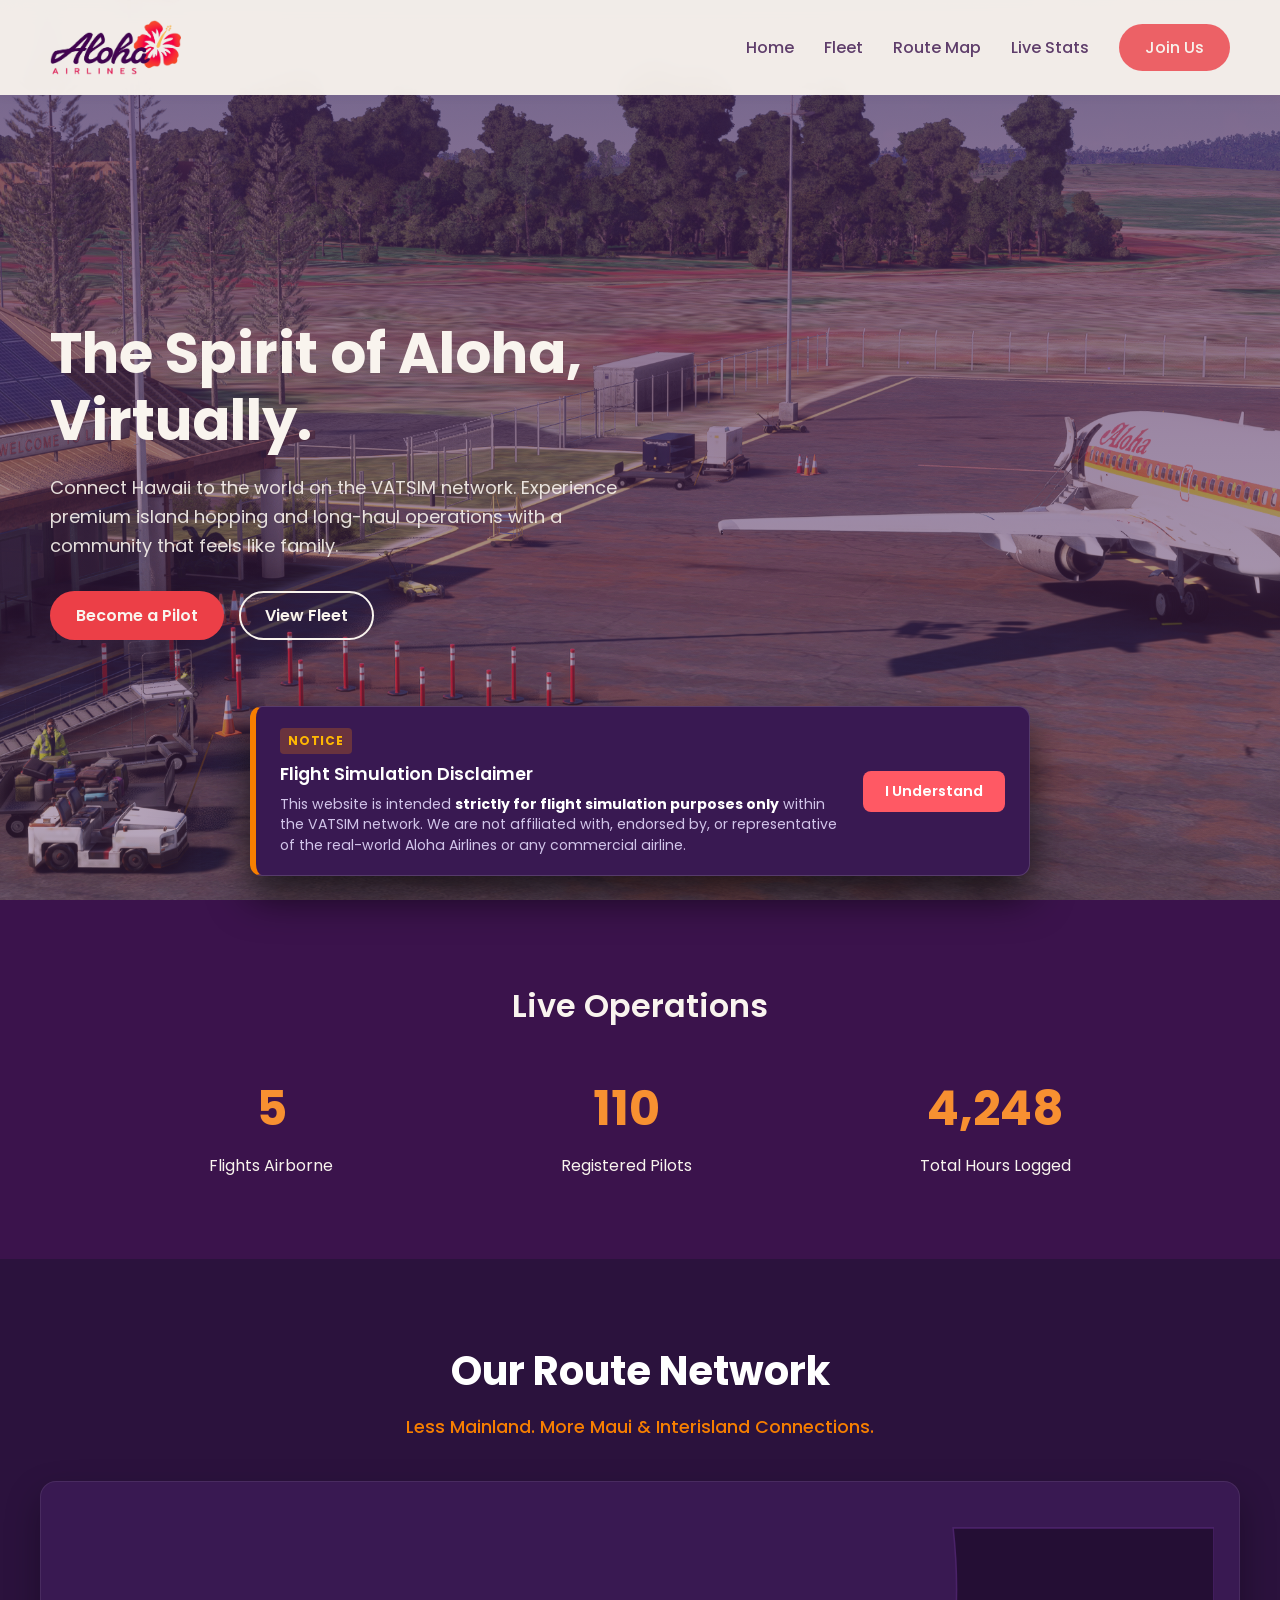
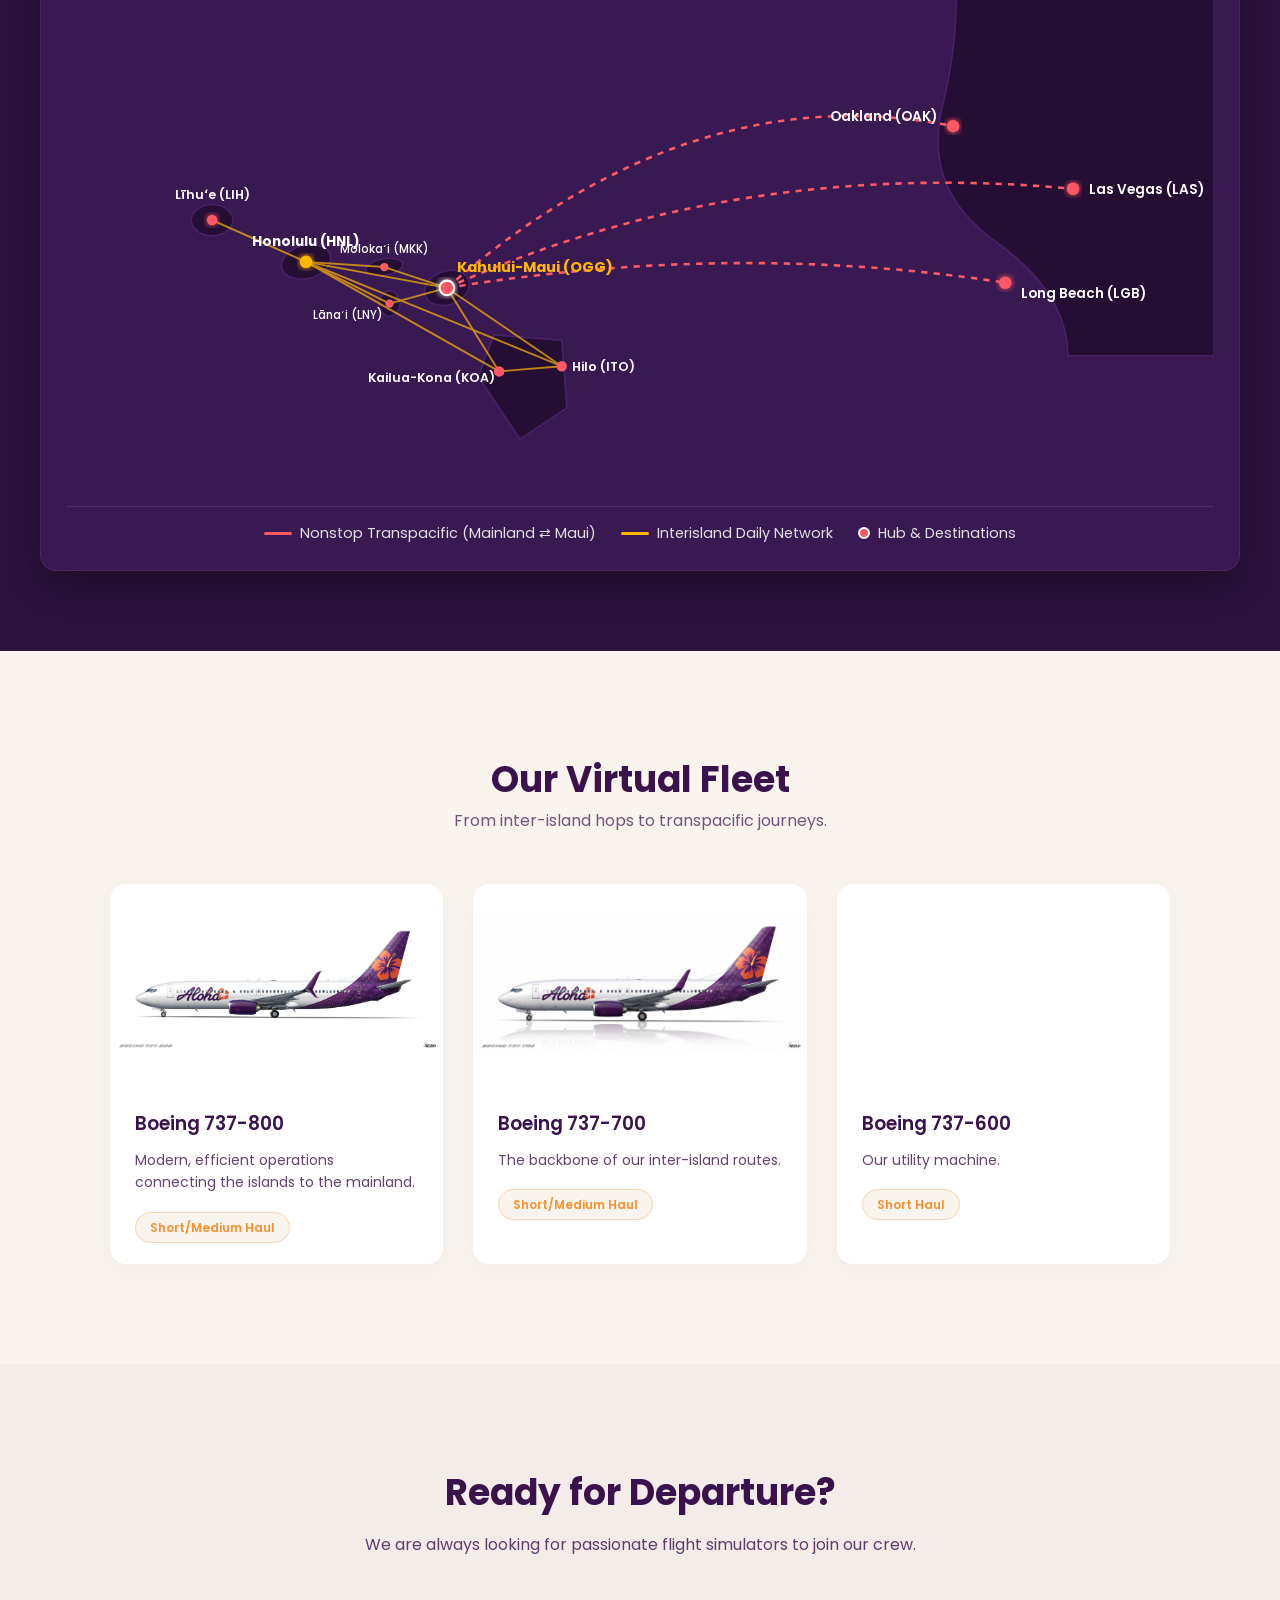
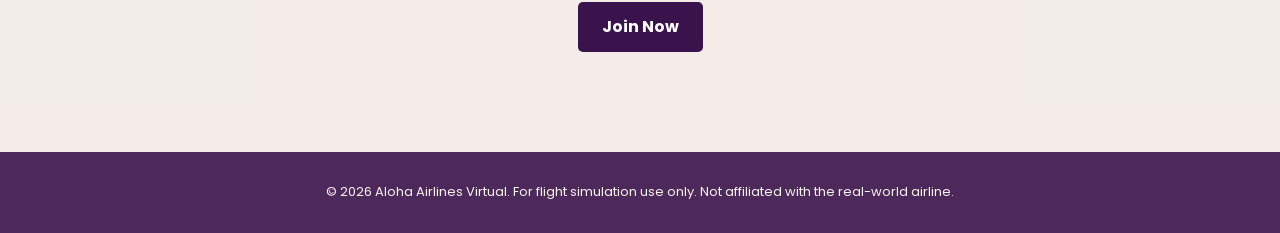
==== index.html @ d3dff332 "Add files via upload" ====
<!DOCTYPE html>
<html lang="en">
<head>
    <meta charset="UTF-8">
    <meta name="viewport" content="width=device-width, initial-scale=1.0">
    <title>Aloha Airlines Virtual | VATSIM Airline</title>
    <meta name="title" content="Aloha Airlines Virtual | VATSIM Airline">
    <meta name="description" content="Connect Hawaii to the world on VATSIM. Interisland network and nonstop mainland service to Maui (OGG).">
    <meta name="theme-color" content="#2b123d">
    <meta property="og:type" content="website">
    <meta property="og:url" content="https://flyalohava.com/">
    <meta property="og:title" content="Aloha Airlines Virtual | VATSIM Airline">
    <meta property="og:description" content="The Spirit of Aloha, Virtually. Fly interisland Hawaiian routes and Transpacific hops on VATSIM.">
    <meta property="og:image" content="assets/images/og-preview.png">
    <link rel="icon" type="image/x-icon" href="favicon.ico">
    <link rel="preconnect" href="https://fonts.googleapis.com">
    <link rel="preconnect" href="https://fonts.gstatic.com" crossorigin>
    <link href="https://fonts.googleapis.com/css2?family=Poppins:wght@300;400;500;600;700&display=swap" rel="stylesheet">
    <link rel="stylesheet" href="style.css">
    <script src="main.js" defer></script>
</head>
<body>

    <nav class="navbar">
        <a href="#home" class="logo">
            <img src="Logo.png" alt="Aloha Airlines Virtual Logo" class="logo-img">
        </a>
        <ul class="nav-links">
            <li><a href="#home">Home</a></li>
            <li><a href="#fleet">Fleet</a></li>
            <li><a href="#routes">Route Map</a></li>
            <li><a href="#stats">Live Stats</a></li>
            <li><a href="#join" class="btn-primary">Join Us</a></li>
        </ul>
    </nav>

    <section id="home" class="hero">
        <div class="hero-content">
            <h1>The Spirit of Aloha, <br>Virtually.</h1>
            <p>Connect Hawaii to the world on the VATSIM network. Experience premium island hopping and long-haul operations with a community that feels like family.</p>
            <div class="hero-buttons">
                <a href="#join" class="btn-primary">Become a Pilot</a>
                <a href="#fleet" class="btn-secondary">View Fleet</a>
            </div>
        </div>
    </section>

    <section id="stats" class="stats-section">
        <div class="container">
            <h2>Live Operations</h2>
            <div class="stats-grid">
                <div class="stat-card">
                    <h3 id="active-flights">5</h3>
                    <p>Flights Airborne</p>
                </div>
                <div class="stat-card">
                    <h3 id="total-pilots">78</h3>
                    <p>Registered Pilots</p>
                </div>
                <div class="stat-card">
                    <h3 id="hours-flown">3,940</h3>
                    <p>Total Hours Logged</p>
                </div>
            </div>
        </div>
    </section>

    <section id="routes" class="route-map-section">
        <div class="route-map-container">
            <div class="route-header">
                <h2>Our Route Network</h2>
                <p>Less Mainland. More Maui & Interisland Connections.</p>
            </div>
            
            <div class="map-card">
                <div class="svg-container">
                    <svg viewBox="0 0 1100 550" xmlns="http://www.w3.org/2000/svg">
                        <defs>
                            <filter id="glow" x="-20%" y="-20%" width="140%" height="140%">
                                <feGaussianBlur stdDeviation="3" result="glow" />
                                <feComposite in="SourceGraphic" in2="glow" operator="over" />
                            </filter>
                        </defs>

                        <g fill="#240e34" stroke="#4a2268" stroke-width="1.5">
                            <path d="M 850,20 Q 860,110 840,190 T 890,320 T 960,430 L 1100,430 L 1100,20 Z" />
                            <ellipse cx="140" cy="300" rx="20" ry="15" />
                            <ellipse cx="230" cy="340" rx="24" ry="16" transform="rotate(-15 230 340)" />
                            <ellipse cx="305" cy="345" rx="18" ry="8" transform="rotate(-10 305 345)" />
                            <ellipse cx="310" cy="380" rx="10" ry="12" />
                            <ellipse cx="365" cy="365" rx="22" ry="16" transform="rotate(-20 365 365)" />
                            <polygon points="410,410 475,415 480,480 435,510 395,450" />
                        </g>

                        <g fill="none">
                            <path class="transpac-route" d="M 365,365 Q 600,160 850,210" />
                            <path class="transpac-route" d="M 365,365 Q 640,240 965,270" />
                            <path class="transpac-route" d="M 365,365 Q 640,320 900,360" />
                        </g>

                        <g fill="none" class="interisland-route">
                            <path d="M 140,300 L 230,340" />
                            <path d="M 230,340 L 305,345" />
                            <path d="M 230,340 L 310,380" />
                            <path d="M 230,340 L 365,365" />
                            <path d="M 230,340 L 415,445" />
                            <path d="M 230,340 L 475,440" />
                            <path d="M 365,365 L 305,345" />
                            <path d="M 365,365 L 310,380" />
                            <path d="M 365,365 L 415,445" />
                            <path d="M 365,365 L 475,440" />
                            <path d="M 415,445 L 475,440" />
                        </g>

                        <g class="node-pin">
                            <circle class="marker" cx="140" cy="300" r="5" fill="#ff5964" filter="url(#glow)" />
                            <text x="140" y="280" fill="#ffffff" font-size="12" font-weight="600" text-anchor="middle">Līhuʻe (LIH)</text>
                        </g>
                        <g class="node-pin">
                            <circle class="marker" cx="230" cy="340" r="6" fill="#ffb703" filter="url(#glow)" />
                            <text x="230" y="325" fill="#ffffff" font-size="13" font-weight="700" text-anchor="middle">Honolulu (HNL)</text>
                        </g>
                        <g class="node-pin">
                            <circle class="marker" cx="305" cy="345" r="4" fill="#ff5964" />
                            <text x="305" y="332" fill="#ffffff" font-size="11" font-weight="500" text-anchor="middle">Molokaʻi (MKK)</text>
                        </g>
                        <g class="node-pin">
                            <circle class="marker" cx="310" cy="380" r="4" fill="#ff5964" />
                            <text x="270" y="395" fill="#ffffff" font-size="11" font-weight="500" text-anchor="middle">Lānaʻi (LNY)</text>
                        </g>
                        <g class="node-pin">
                            <circle class="marker" cx="365" cy="365" r="7" fill="#ff5964" stroke="#ffffff" stroke-width="2" filter="url(#glow)" />
                            <text x="375" y="350" fill="#ffb703" font-size="14" font-weight="700" text-anchor="start">Kahului-Maui (OGG)</text>
                        </g>
                        <g class="node-pin">
                            <circle class="marker" cx="415" cy="445" r="5" fill="#ff5964" />
                            <text x="350" y="455" fill="#ffffff" font-size="12" font-weight="600" text-anchor="middle">Kailua-Kona (KOA)</text>
                        </g>
                        <g class="node-pin">
                            <circle class="marker" cx="475" cy="440" r="5" fill="#ff5964" />
                            <text x="515" y="445" fill="#ffffff" font-size="12" font-weight="600" text-anchor="middle">Hilo (ITO)</text>
                        </g>
                        <g class="node-pin">
                            <circle class="marker" cx="850" cy="210" r="6" fill="#ff5964" filter="url(#glow)" />
                            <text x="835" y="205" fill="#ffffff" font-size="13" font-weight="600" text-anchor="end">Oakland (OAK)</text>
                        </g>
                        <g class="node-pin">
                            <circle class="marker" cx="965" cy="270" r="6" fill="#ff5964" filter="url(#glow)" />
                            <text x="980" y="275" fill="#ffffff" font-size="13" font-weight="600" text-anchor="start">Las Vegas (LAS)</text>
                        </g>
                        <g class="node-pin">
                            <circle class="marker" cx="900" cy="360" r="6" fill="#ff5964" filter="url(#glow)" />
                            <text x="915" y="375" fill="#ffffff" font-size="13" font-weight="600" text-anchor="start">Long Beach (LGB)</text>
                        </g>
                    </svg>
                </div>

                <div class="map-legend">
                    <div class="legend-item">
                        <div class="legend-line" style="background: #ff5964; border-top: 2px dashed #ff5964;"></div>
                        <span>Nonstop Transpacific (Mainland ⇄ Maui)</span>
                    </div>
                    <div class="legend-item">
                        <div class="legend-line" style="background: #ffb703;"></div>
                        <span>Interisland Daily Network</span>
                    </div>
                    <div class="legend-item">
                        <div class="legend-dot" style="background: #ff5964; border: 2px solid #fff;"></div>
                        <span>Hub & Destinations</span>
                    </div>
                </div>
            </div>
        </div>
    </section>

    <section id="fleet" class="fleet-section">
        <div class="container">
            <h2>Our Virtual Fleet</h2>
            <p class="subtitle">From inter-island hops to transpacific journeys.</p>
            <div class="fleet-grid">
                <div class="fleet-card">
                    <div class="fleet-img b738"></div>
                    <div class="fleet-info">
                        <h3>Boeing 737-800</h3>
                        <p>Modern, efficient operations connecting the islands to the mainland.</p>
                        <span class="badge">Short/Medium Haul</span>
                    </div>
                </div>
                <div class="fleet-card">
                    <div class="fleet-img b737"></div>
                    <div class="fleet-info">
                        <h3>Boeing 737-700</h3>
                        <p>The backbone of our inter-island routes.
                            </p>
                        <span class="badge">Short/Medium Haul</span>
                    </div>
                </div>
                <div class="fleet-card">
                    <div class="fleet-img b736"></div>
                    <div class="fleet-info">
                        <h3>Boeing 737-600</h3>
                        <p>Our utility machine.</p>
                        <span class="badge">Short Haul</span>
                    </div>
                </div>
            </div>
        </div>
    </section>

    <section id="join" class="join-section">
        <div class="container msg-box">
            <h2>Ready for Departure?</h2>
            <p>We are always looking for passionate flight simulators to join our crew.</p>
            <a href="https://vamsys.io/register/flyalohava " class="btn-join" target="_blank" rel="noopener noreferrer">Join Now</a>
        </div>
    </section>

    <!-- DISCLAIMER POPUP MODAL HTML -->
    <div id="sim-disclaimer-modal" class="sim-banner-wrapper">
        <div class="sim-banner-content">
            <div class="sim-banner-text">
                <span class="sim-banner-badge">Notice</span>
                <h4>Flight Simulation Disclaimer</h4>
                <p>
                    This website is intended <strong>strictly for flight simulation purposes only</strong> within the VATSIM network. 
                    We are not affiliated with, endorsed by, or representative of the real-world Aloha Airlines or any commercial airline.                </p>
            </div>
            <div class="sim-banner-actions">
                <button id="accept-disclaimer-btn" class="btn-acknowledge">I Understand</button>
            </div>
        </div>
    </div>

    <footer>
        <p>&copy; 2026 Aloha Airlines Virtual. For flight simulation use only. Not affiliated with the real-world airline.</p>
    </footer>
</body>
<script src="main.js"></script>
</html>
---- style.css ----
/* Global Reset & Typography */
* {
    margin: 0;
    padding: 0;
    box-sizing: border-box;
}

body {
    font-family: 'Poppins', sans-serif;
    color: #3B134C; /* Base text elements inherit the primary purple profile */
    background-color: #F9F4EE; /* Main warm background color requested */
    line-height: 1.6;
    scroll-behavior: smooth;
}

.container {
    max-width: 1100px;
    margin: 0 auto;
    padding: 0 20px;
}

/* Navigation */
.navbar {
    display: flex;
    justify-content: space-between;
    align-items: center;
    padding: 20px 50px;
    background-color: rgba(249, 244, 238, 0.95); /* Tinted to match background code */
    backdrop-filter: blur(10px);
    position: fixed;
    width: 100%;
    top: 0;
    z-index: 1000;
    box-shadow: 0 2px 10px rgba(59, 19, 76, 0.05);
}

.logo {
    font-size: 24px;
    font-weight: 700;
    color: #3B134C;
    letter-spacing: -0.5px;
}

.logo span {
    color: #EC3F47; /* Primary vibrant accent color */
}

.nav-links {
    display: flex;
    list-style: none;
    align-items: center;
    gap: 30px;
}

.nav-links a {
    text-decoration: none;
    color: #3B134C;
    font-weight: 500;
    opacity: 0.8;
    transition: opacity 0.3s;
}

.nav-links a:hover {
    opacity: 1;
}

/* Buttons */
.btn-primary {
    background-color: #EC3F47; /* Core Action Color */
    color: #F9F4EE !important;
    padding: 12px 26px;
    border-radius: 30px;
    text-decoration: none;
    font-weight: 600;
    transition: transform 0.2s, background-color 0.2s;
    border: none;
    cursor: pointer;
}

.btn-primary:hover {
    background-color: #3B134C; /* Soft cross over color swapping */
    transform: translateY(-2px);
}

.btn-secondary {
    background-color: transparent;
    color: #3B134C !important;
    border: 2px solid #3B134C;
    padding: 10px 24px;
    border-radius: 30px;
    text-decoration: none;
    font-weight: 600;
    transition: all 0.3s;
}

.btn-secondary:hover {
    background-color: #3B134C;
    color: #F9F4EE !important;
}

/* Hero Section */
.hero {
    height: 100vh;
    background: linear-gradient(rgba(59, 19, 76, 0.65), rgba(59, 19, 76, 0.35)), 
                url('./main.png') no-repeat center center/cover;
    display: flex;
    align-items: center;
    padding: 0 50px;
    color: #F9F4EE;
}

.hero-content {
    max-width: 600px;
    margin-top: 60px;
}

.hero h1 {
    font-size: 56px;
    font-weight: 700;
    line-height: 1.2;
    margin-bottom: 20px;
}

.hero p {
    font-size: 18px;
    margin-bottom: 30px;
    color: #F9F4EE;
    opacity: 0.9;
}

.hero-buttons {
    display: flex;
    gap: 15px;
}

.hero .btn-secondary {
    color: #F9F4EE !important;
    border-color: #F9F4EE;
}

.hero .btn-secondary:hover {
    background-color: #F9F4EE;
    color: #3B134C !important;
}

/* Live Stats Dashboard */
.stats-section {
    padding: 80px 0;
    background: #3B134C; /* Highlight Deep Base */
    color: #F9F4EE;
    text-align: center;
}

.stats-section h2 {
    margin-bottom: 40px;
    font-size: 32px;
    font-weight: 600;
}

.stats-grid {
    display: flex;
    justify-content: space-around;
    flex-wrap: wrap;
    gap: 30px;
}

.stat-card h3 {
    font-size: 48px;
    color: #F79031; /* Vibrant Accent Highlights */
    margin-bottom: 5px;
    font-weight: 700;
}

/* Fleet Section */
.fleet-section {
    padding: 100px 0;
    text-align: center;
}

.fleet-section h2 {
    font-size: 36px;
    color: #3B134C;
    font-weight: 700;
}

.subtitle {
    color: #3B134C;
    opacity: 0.7;
    margin-bottom: 50px;
}

.fleet-grid {
    display: grid;
    grid-template-columns: repeat(auto-fit, minmax(300px, 1fr));
    gap: 30px;
}

.fleet-card {
    background: white;
    border-radius: 16px;
    overflow: hidden;
    box-shadow: 0 10px 30px rgba(59, 19, 76, 0.04);
    transition: transform 0.3s;
    text-align: left;
}

.fleet-card:hover {
    transform: translateY(-5px);
}

.fleet-img {
    height: 200px;
    background-size: cover;
    background-position: center;
}

/* Simulated Fleet Images */
.b738, .b737, .b736 {
  background-size: contain;
  background-repeat: no-repeat;
  background-position: center;
}

.b738 { background-image: url('./738.png'); }
.b737 { background-image: url('./737.png'); }
.b736 { background-image: url('./788.png'); }

.fleet-info {
    padding: 25px;
}

.fleet-info h3 {
    margin-bottom: 10px;
    color: #3B134C;
    font-weight: 600;
}

.fleet-info p {
    color: #3B134C;
    opacity: 0.8;
    font-size: 14px;
    margin-bottom: 20px;
}

.badge {
    background: #F9F4EE;
    color: #F79031; /* Bright warm text highlight tag */
    border: 1px solid rgba(247, 144, 49, 0.3);
    padding: 6px 14px;
    border-radius: 20px;
    font-size: 12px;
    font-weight: 600;
}

/* Join Section */
.join-section {
    padding: 100px 0;
    background: rgba(59, 19, 76, 0.03); /* Subtle variation of theme purple background */
    text-align: center;
}

.msg-box {
    max-width: 600px !important;
}

.join-section h2 {
    font-size: 36px;
    margin-bottom: 10px;
    color: #3B134C;
    font-weight: 700;
}

.join-section p {
    color: #3B134C;
    opacity: 0.8;
    margin-bottom: 30px;
}

.join-form {
    display: flex;
    flex-direction: column;
    gap: 15px;
}

.join-form input {
    padding: 15px 20px;
    border: 2px solid rgba(59, 19, 76, 0.1);
    background-color: #F9F4EE;
    border-radius: 8px;
    font-size: 16px;
    font-family: 'Poppins', sans-serif;
    outline: none;
    color: #3B134C;
    transition: border-color 0.3s;
}

.join-form input:focus {
    border-color: #EC3F47;
}

/* Footer */
footer {
    background: #3B134C;
    color: #F9F4EE;
    opacity: 0.9;
    padding: 30px 20px;
    text-align: center;
    font-size: 13px;
}

/* Responsive Handling */
@media (max-width: 768px) {
    .nav-links { display: none; }
    .hero h1 { font-size: 38px; }
    .stats-grid { flex-direction: column; }
}
/* Logo container styling */
.logo {
  display: flex;
  align-items: center;
  text-decoration: none;
}

/* Controls the image height so it fits well inside the navbar */
.logo-img {
  height: 55px;       /* Adjust this height to fit your navbar design */
  width: auto;        /* Keeps aspect ratio intact */
  object-fit: contain;
}
.btn-join {
    display: inline-block;
    padding: 12px 24px;
    background-color: #3B134C; /* Button color */
    color: #ffffff;            /* Text color */
    text-decoration: none;
    border-radius: 5px;
    font-weight: bold;
    margin-top: 15px;
    transition: background-color 0.3s ease;
}

.btn-join:hover {
    background-color: #682285; /* Darker shade on hover */
}
/* Simulation Disclaimer Modal / Banner */
.sim-banner-wrapper {
    position: fixed;
    bottom: 24px;
    left: 50%;
    transform: translateX(-50%) translateY(150%);
    width: 90%;
    max-width: 780px;
    background: #391952;
    border: 1px solid rgba(255, 255, 255, 0.15);
    border-left: 5px solid #f77f00; /* Aloha Accent Orange */
    border-radius: 12px;
    box-shadow: 0 20px 40px rgba(0, 0, 0, 0.6);
    z-index: 9999;
    transition: transform 0.4s cubic-bezier(0.175, 0.885, 0.32, 1.275);
}

.sim-banner-wrapper.show {
    transform: translateX(-50%) translateY(0);
}

.sim-banner-content {
    display: flex;
    align-items: center;
    justify-content: space-between;
    padding: 20px 24px;
    gap: 20px;
}

.sim-banner-badge {
    display: inline-block;
    background: rgba(247, 127, 0, 0.2);
    color: #ffb703;
    font-size: 0.75rem;
    font-weight: 700;
    text-transform: uppercase;
    letter-spacing: 0.8px;
    padding: 2px 8px;
    border-radius: 4px;
    margin-bottom: 6px;
}

.sim-banner-text h4 {
    margin: 0 0 6px 0;
    font-size: 1.1rem;
    color: #ffffff;
    font-weight: 600;
}

.sim-banner-text p {
    margin: 0;
    font-size: 0.88rem;
    line-height: 1.45;
    color: #d1c4e9;
}

.sim-banner-text strong {
    color: #ffffff;
}

.btn-acknowledge {
    background: #ff5964;
    color: #ffffff;
    border: none;
    padding: 10px 22px;
    font-size: 0.9rem;
    font-weight: 600;
    font-family: inherit;
    border-radius: 8px;
    cursor: pointer;
    white-space: nowrap;
    transition: all 0.2s ease;
}

.btn-acknowledge:hover {
    background: #e63946;
    transform: translateY(-2px);
    box-shadow: 0 5px 15px rgba(255, 89, 100, 0.4);
}

/* Mobile Responsiveness */
@media (max-width: 650px) {
    .sim-banner-content {
        flex-direction: column;
        align-items: flex-start;
        gap: 15px;
    }
    
    .sim-banner-actions {
        width: 100%;
    }

    .btn-acknowledge {
        width: 100%;
    }
}
/* Route Map Styling */
        .route-map-section {
            padding: 80px 20px;
            background-color: #2b123d;
            color: #ffffff;
            font-family: 'Poppins', sans-serif;
        }

        .route-map-container {
            max-width: 1200px;
            margin: 0 auto;
        }

        .route-header {
            text-align: center;
            margin-bottom: 40px;
        }

        .route-header h2 {
            font-size: 2.5rem;
            color: #ffffff;
            margin-bottom: 10px;
        }

        .route-header p {
            color: #f77f00;
            font-size: 1.1rem;
            font-weight: 500;
        }

        .map-card {
            background: #391952;
            border-radius: 16px;
            padding: 25px;
            box-shadow: 0 15px 35px rgba(0,0,0,0.3);
            border: 1px solid rgba(255, 255, 255, 0.08);
        }

        .svg-container {
            width: 100%;
            height: auto;
            position: relative;
        }

        .svg-container svg {
            width: 100%;
            height: auto;
            display: block;
        }

        .transpac-route {
            stroke: #ff5964;
            stroke-width: 2.5;
            stroke-dasharray: 6, 6;
            animation: dash 30s linear infinite;
        }

        .interisland-route {
            stroke: #ffb703;
            stroke-width: 1.8;
            opacity: 0.7;
        }

        @keyframes dash {
            to {
                stroke-dashoffset: -1000;
            }
        }

        .node-pin {
            cursor: pointer;
            transition: transform 0.2s ease;
        }

        .node-pin:hover circle.marker {
            fill: #ffffff;
            r: 7;
        }

        .map-legend {
            display: flex;
            justify-content: center;
            flex-wrap: wrap;
            gap: 25px;
            margin-top: 25px;
            padding-top: 15px;
            border-top: 1px solid rgba(255, 255, 255, 0.1);
        }

        .legend-item {
            display: flex;
            align-items: center;
            font-size: 0.9rem;
            color: #e0e0e0;
        }

        .legend-line {
            width: 28px;
            height: 3px;
            margin-right: 8px;
            border-radius: 2px;
        }

        .legend-dot {
            width: 12px;
            height: 12px;
            border-radius: 50%;
            margin-right: 8px;
        }

        /* --- POPUP DISCLAIMER MODAL CSS --- */
        .sim-banner-wrapper {
            position: fixed;
            bottom: 24px;
            left: 50%;
            transform: translateX(-50%) translateY(150%);
            width: 90%;
            max-width: 780px;
            background: #391952;
            border: 1px solid rgba(255, 255, 255, 0.15);
            border-left: 6px solid #f77f00;
            border-radius: 12px;
            box-shadow: 0 20px 40px rgba(0, 0, 0, 0.7);
            z-index: 99999;
            transition: transform 0.5s cubic-bezier(0.175, 0.885, 0.32, 1.275);
            opacity: 0;
            visibility: hidden;
        }

        .sim-banner-wrapper.show {
            transform: translateX(-50%) translateY(0);
            opacity: 1;
            visibility: visible;
        }

        .sim-banner-content {
            display: flex;
            align-items: center;
            justify-content: space-between;
            padding: 20px 24px;
            gap: 20px;
        }

        .sim-banner-badge {
            display: inline-block;
            background: rgba(247, 127, 0, 0.25);
            color: #ffb703;
            font-size: 0.75rem;
            font-weight: 700;
            text-transform: uppercase;
            letter-spacing: 0.8px;
            padding: 3px 8px;
            border-radius: 4px;
            margin-bottom: 6px;
        }

        .sim-banner-text h4 {
            margin: 0 0 6px 0;
            font-size: 1.1rem;
            color: #ffffff;
            font-weight: 600;
        }

        .sim-banner-text p {
            margin: 0;
            font-size: 0.88rem;
            line-height: 1.45;
            color: #d1c4e9;
        }

        .sim-banner-text strong {
            color: #ffffff;
        }

        .btn-acknowledge {
            background: #ff5964;
            color: #ffffff;
            border: none;
            padding: 10px 22px;
            font-size: 0.9rem;
            font-weight: 600;
            font-family: inherit;
            border-radius: 8px;
            cursor: pointer;
            white-space: nowrap;
            transition: all 0.2s ease;
        }

        .btn-acknowledge:hover {
            background: #e63946;
            transform: translateY(-2px);
            box-shadow: 0 5px 15px rgba(255, 89, 100, 0.4);
        }

        @media (max-width: 650px) {
            .sim-banner-content {
                flex-direction: column;
                align-items: flex-start;
                gap: 15px;
            }
            
            .sim-banner-actions, .btn-acknowledge {
                width: 100%;
            }
        }
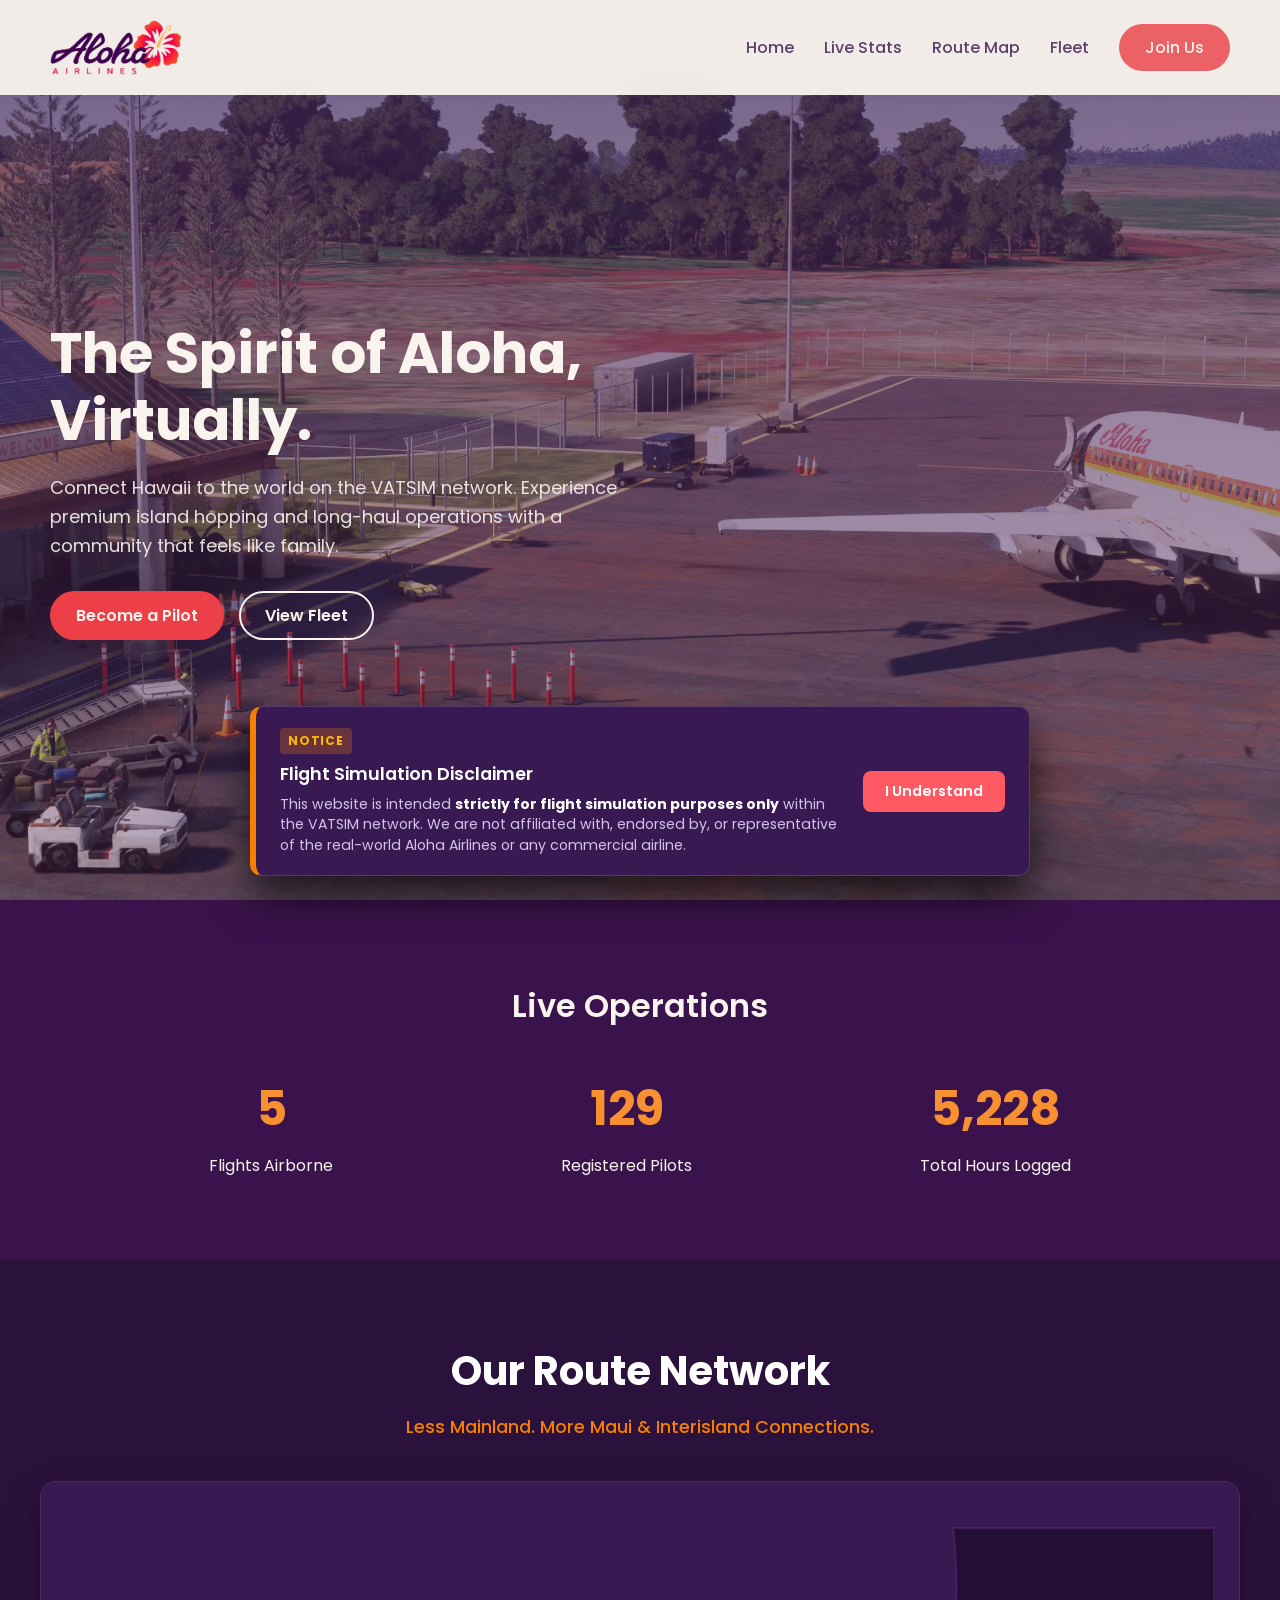
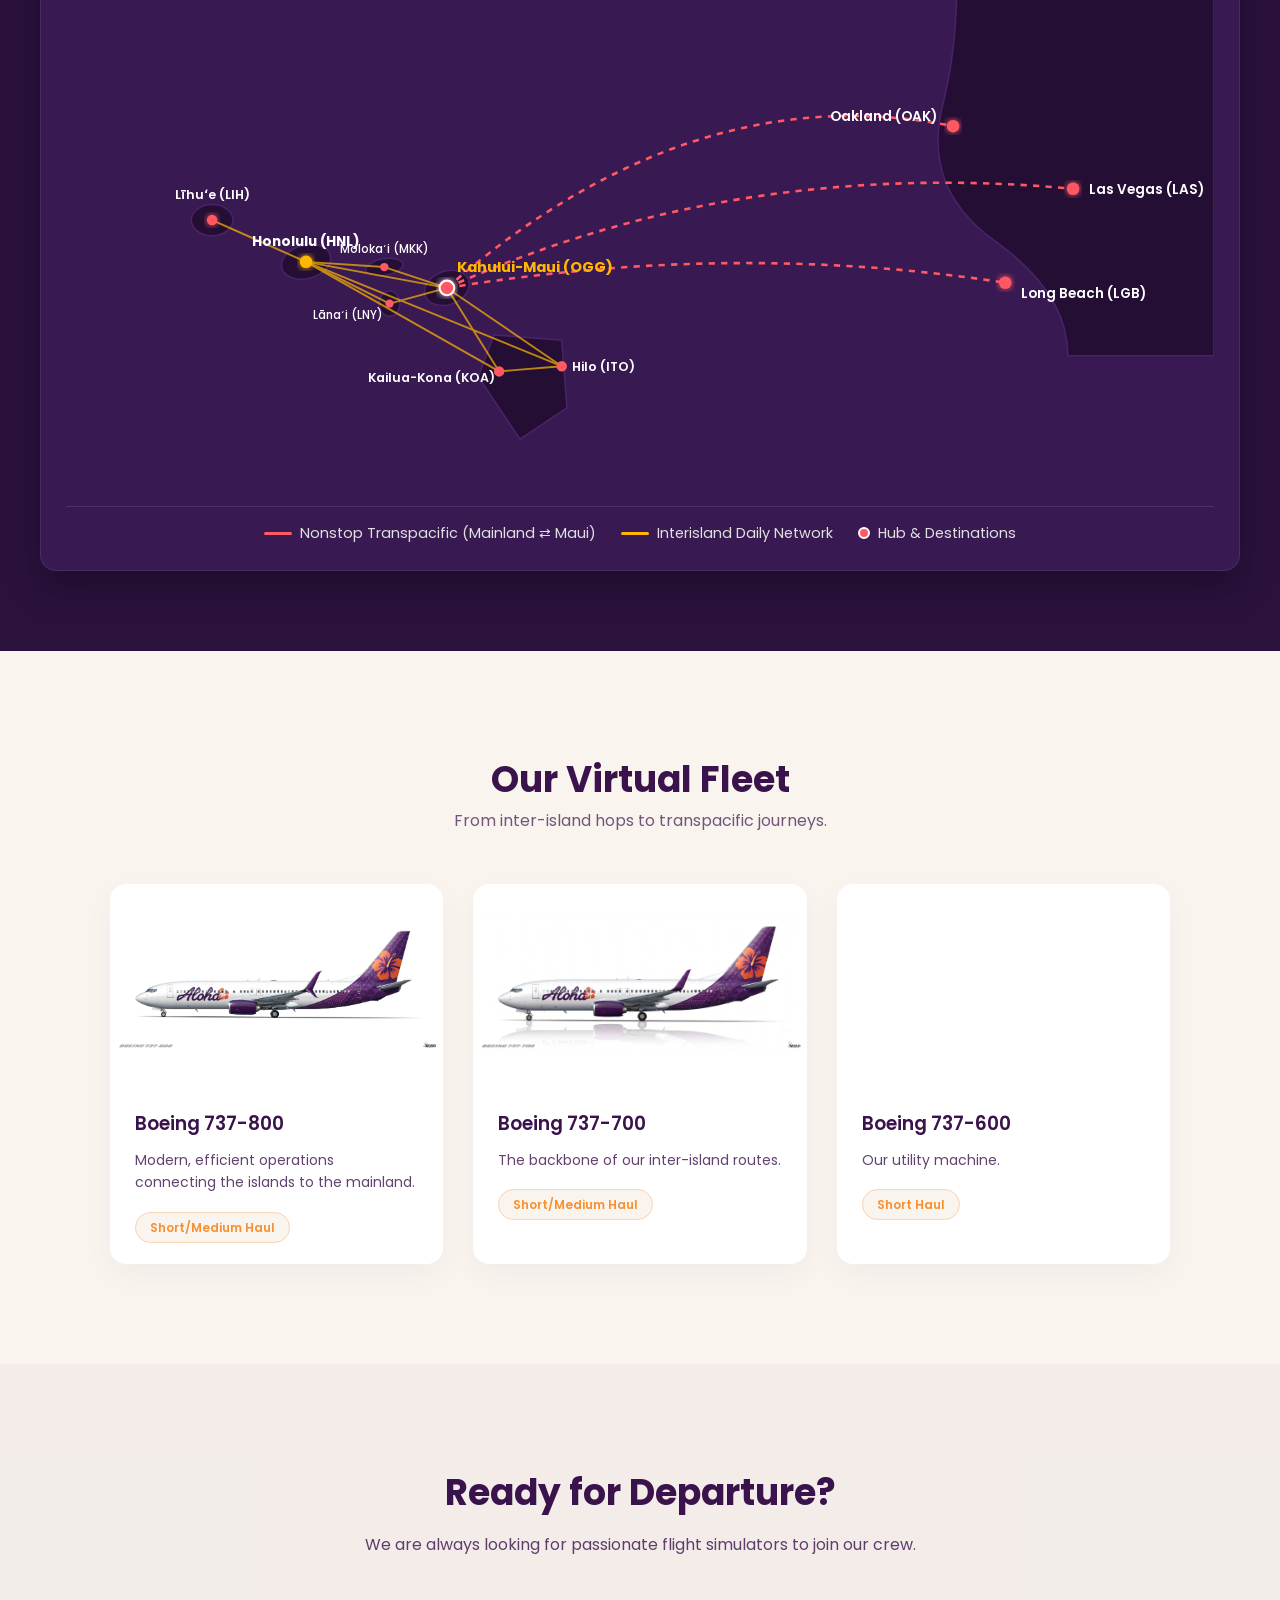
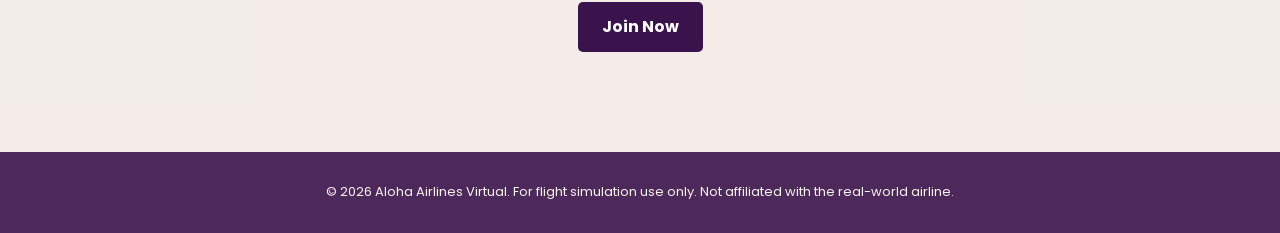
==== commit 069a70c8: "Add files via upload" ====
--- a/index.html
+++ b/index.html
@@ -27,9 +27,9 @@
         </a>
         <ul class="nav-links">
             <li><a href="#home">Home</a></li>
+            <li><a href="#stats">Live Stats</a></li>
+            <li><a href="#routes">Route Map</a></li>
             <li><a href="#fleet">Fleet</a></li>
-            <li><a href="#routes">Route Map</a></li>
-            <li><a href="#stats">Live Stats</a></li>
             <li><a href="#join" class="btn-primary">Join Us</a></li>
         </ul>
     </nav>
--- a/style.css
+++ b/style.css
@@ -102,7 +102,7 @@
 .hero {
     height: 100vh;
     background: linear-gradient(rgba(59, 19, 76, 0.65), rgba(59, 19, 76, 0.35)), 
-                url('./main.png') no-repeat center center/cover;
+                url('./main.webp') no-repeat center center/cover;
     display: flex;
     align-items: center;
     padding: 0 50px;
@@ -221,9 +221,9 @@
   background-position: center;
 }
 
-.b738 { background-image: url('./738.png'); }
-.b737 { background-image: url('./737.png'); }
-.b736 { background-image: url('./788.png'); }
+.b738 { background-image: url('./738.webp'); }
+.b737 { background-image: url('./737.webp'); }
+.b736 { background-image: url('./788.webp'); }
 
 .fleet-info {
     padding: 25px;
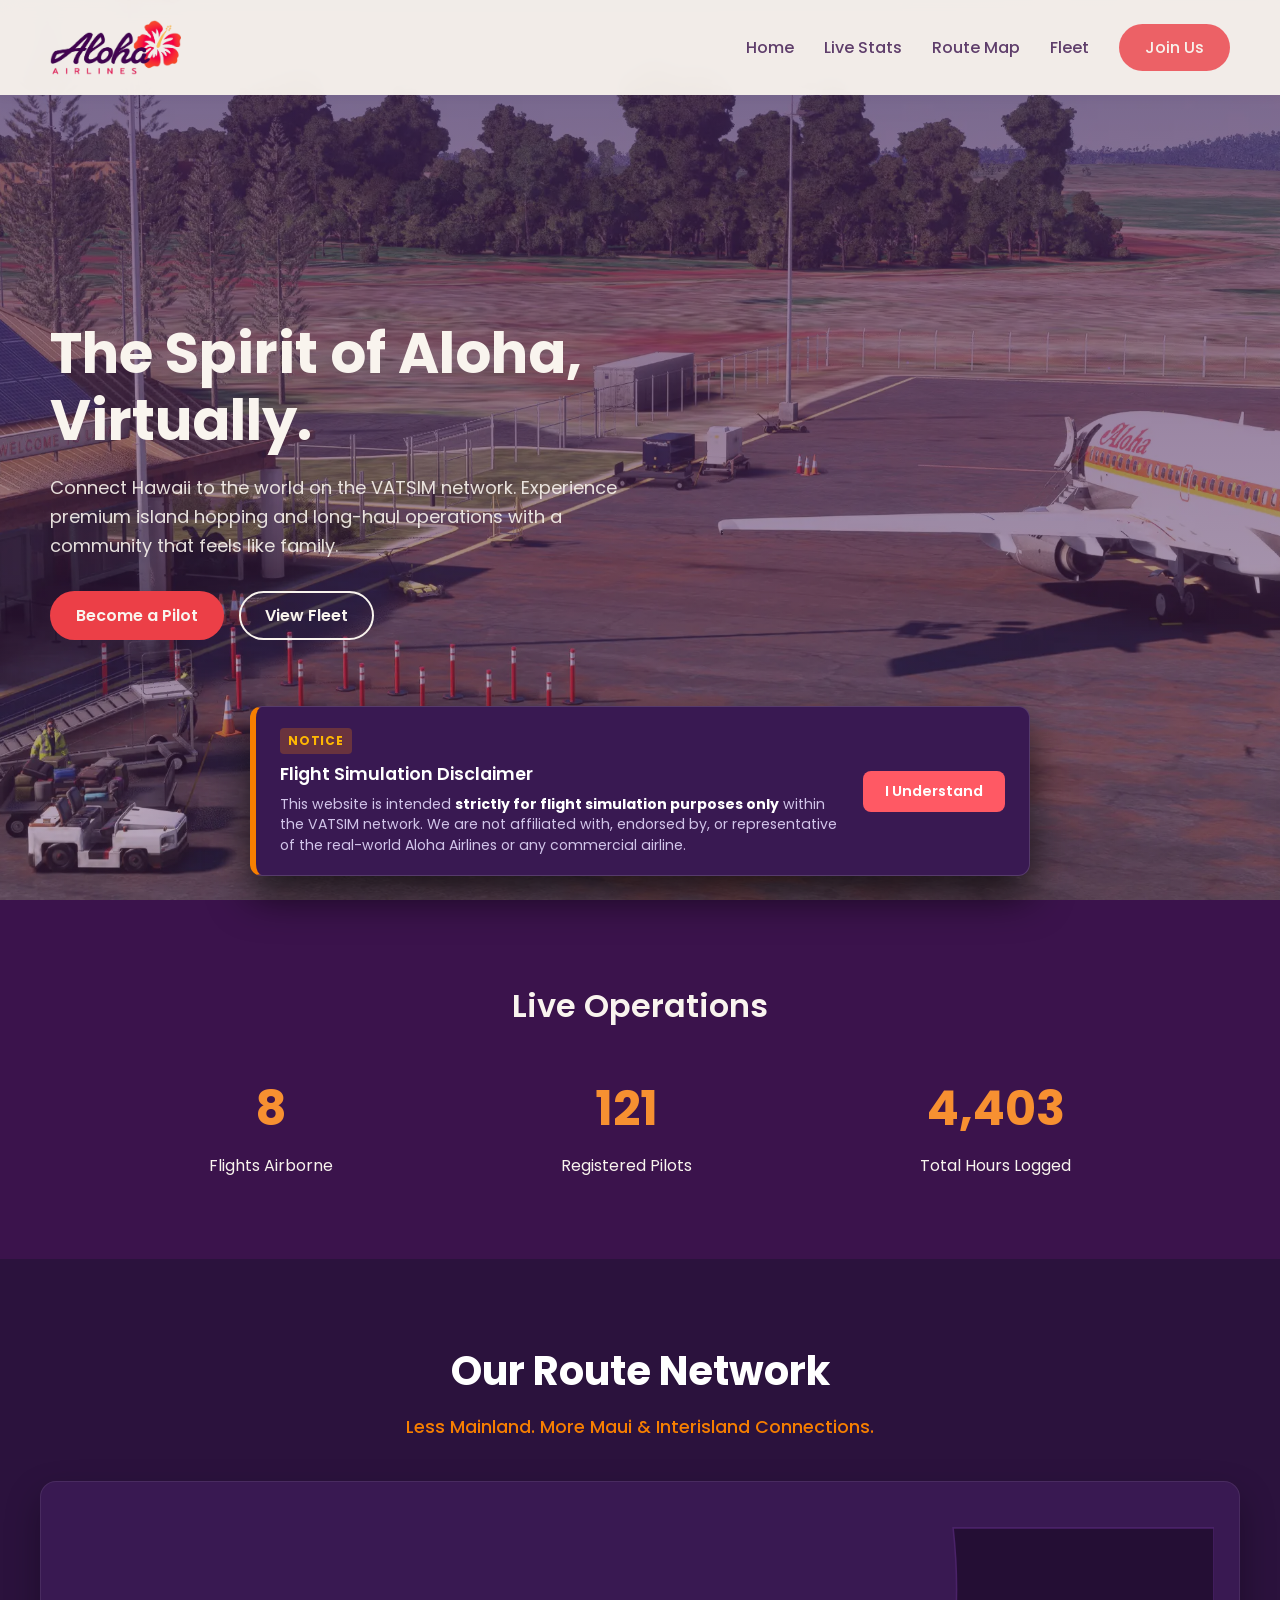
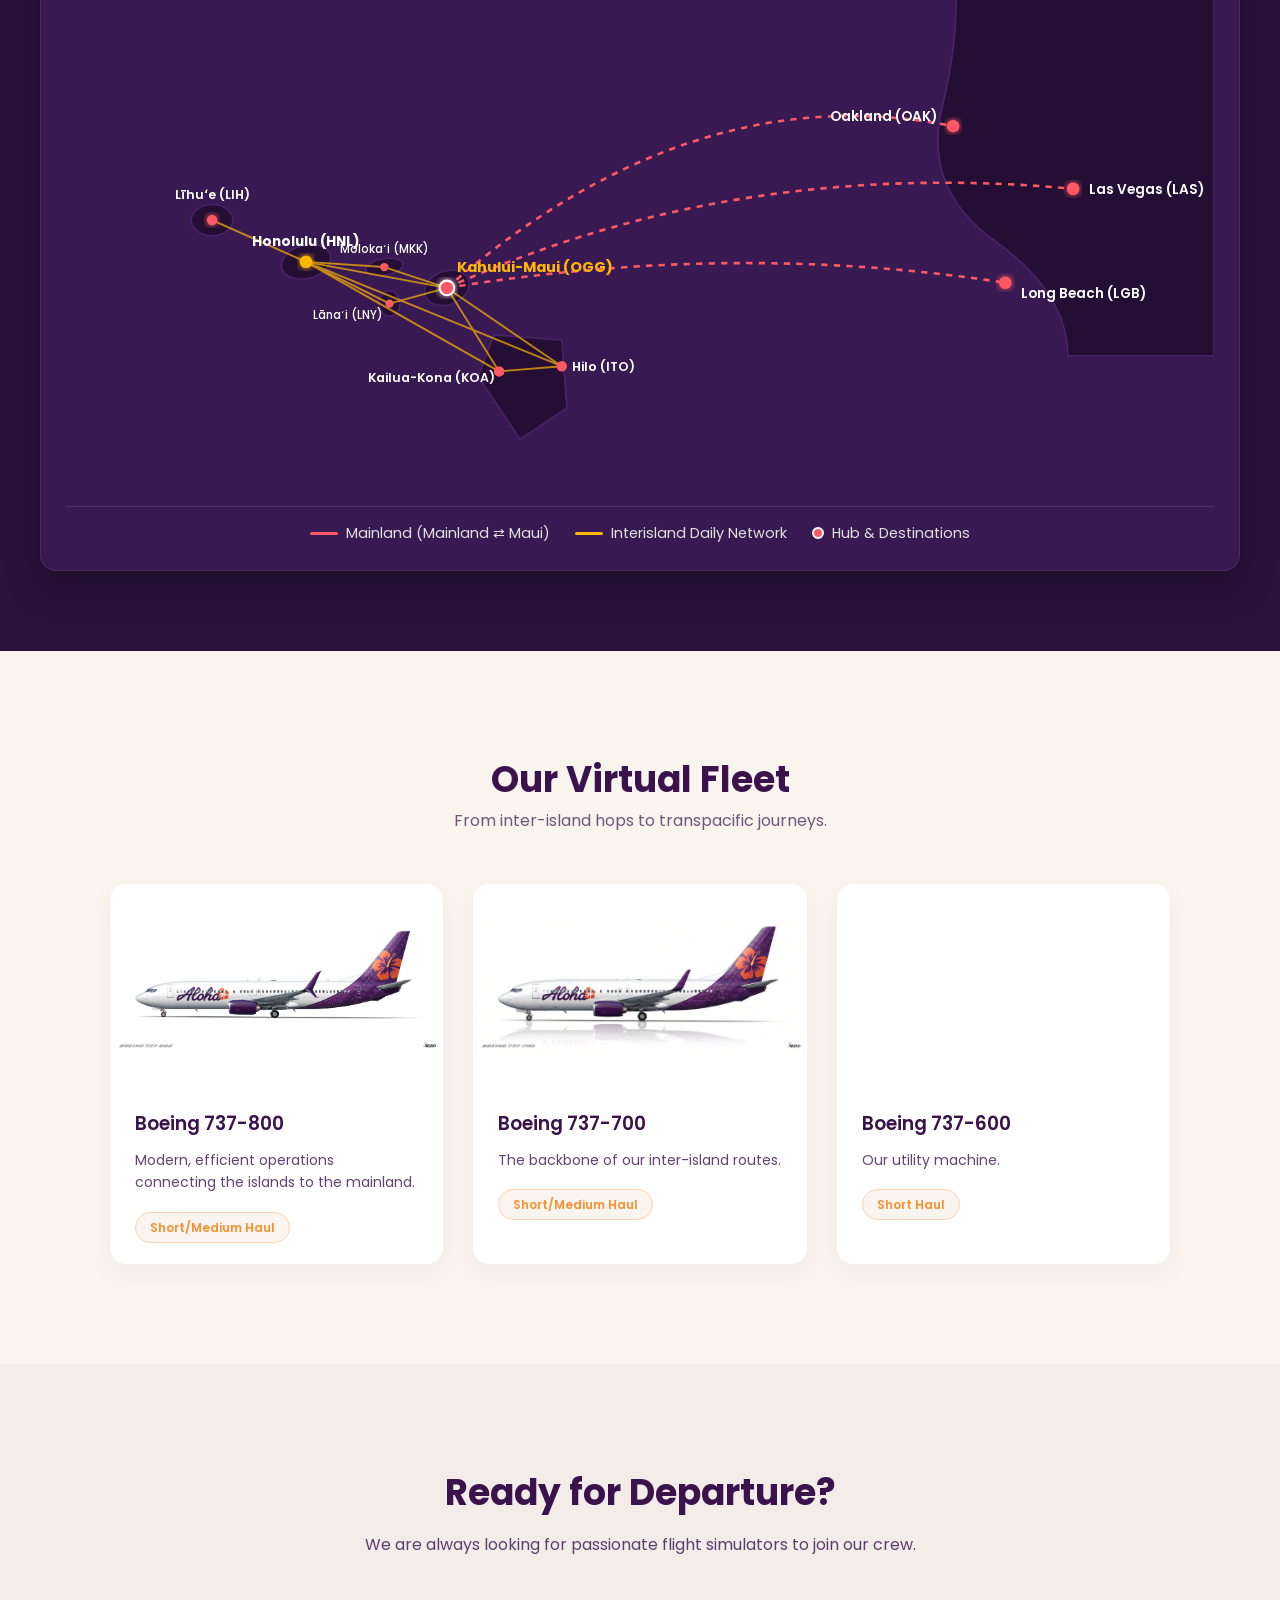
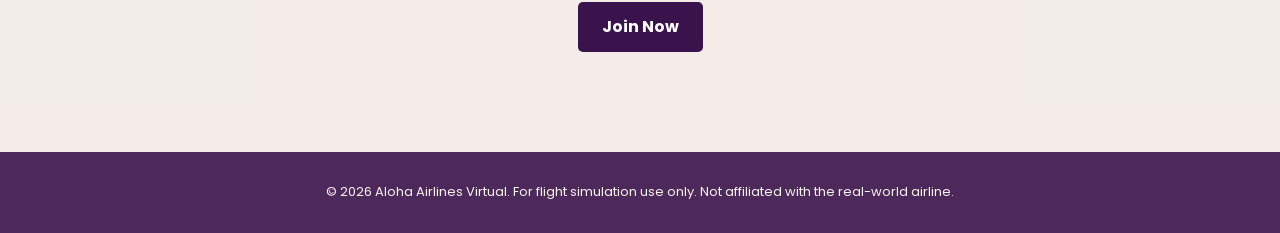
==== commit 8863a479: "first" ====
--- a/index.html
+++ b/index.html
@@ -158,7 +158,7 @@
                 <div class="map-legend">
                     <div class="legend-item">
                         <div class="legend-line" style="background: #ff5964; border-top: 2px dashed #ff5964;"></div>
-                        <span>Nonstop Transpacific (Mainland ⇄ Maui)</span>
+                        <span>Mainland (Mainland ⇄ Maui)</span>
                     </div>
                     <div class="legend-item">
                         <div class="legend-line" style="background: #ffb703;"></div>
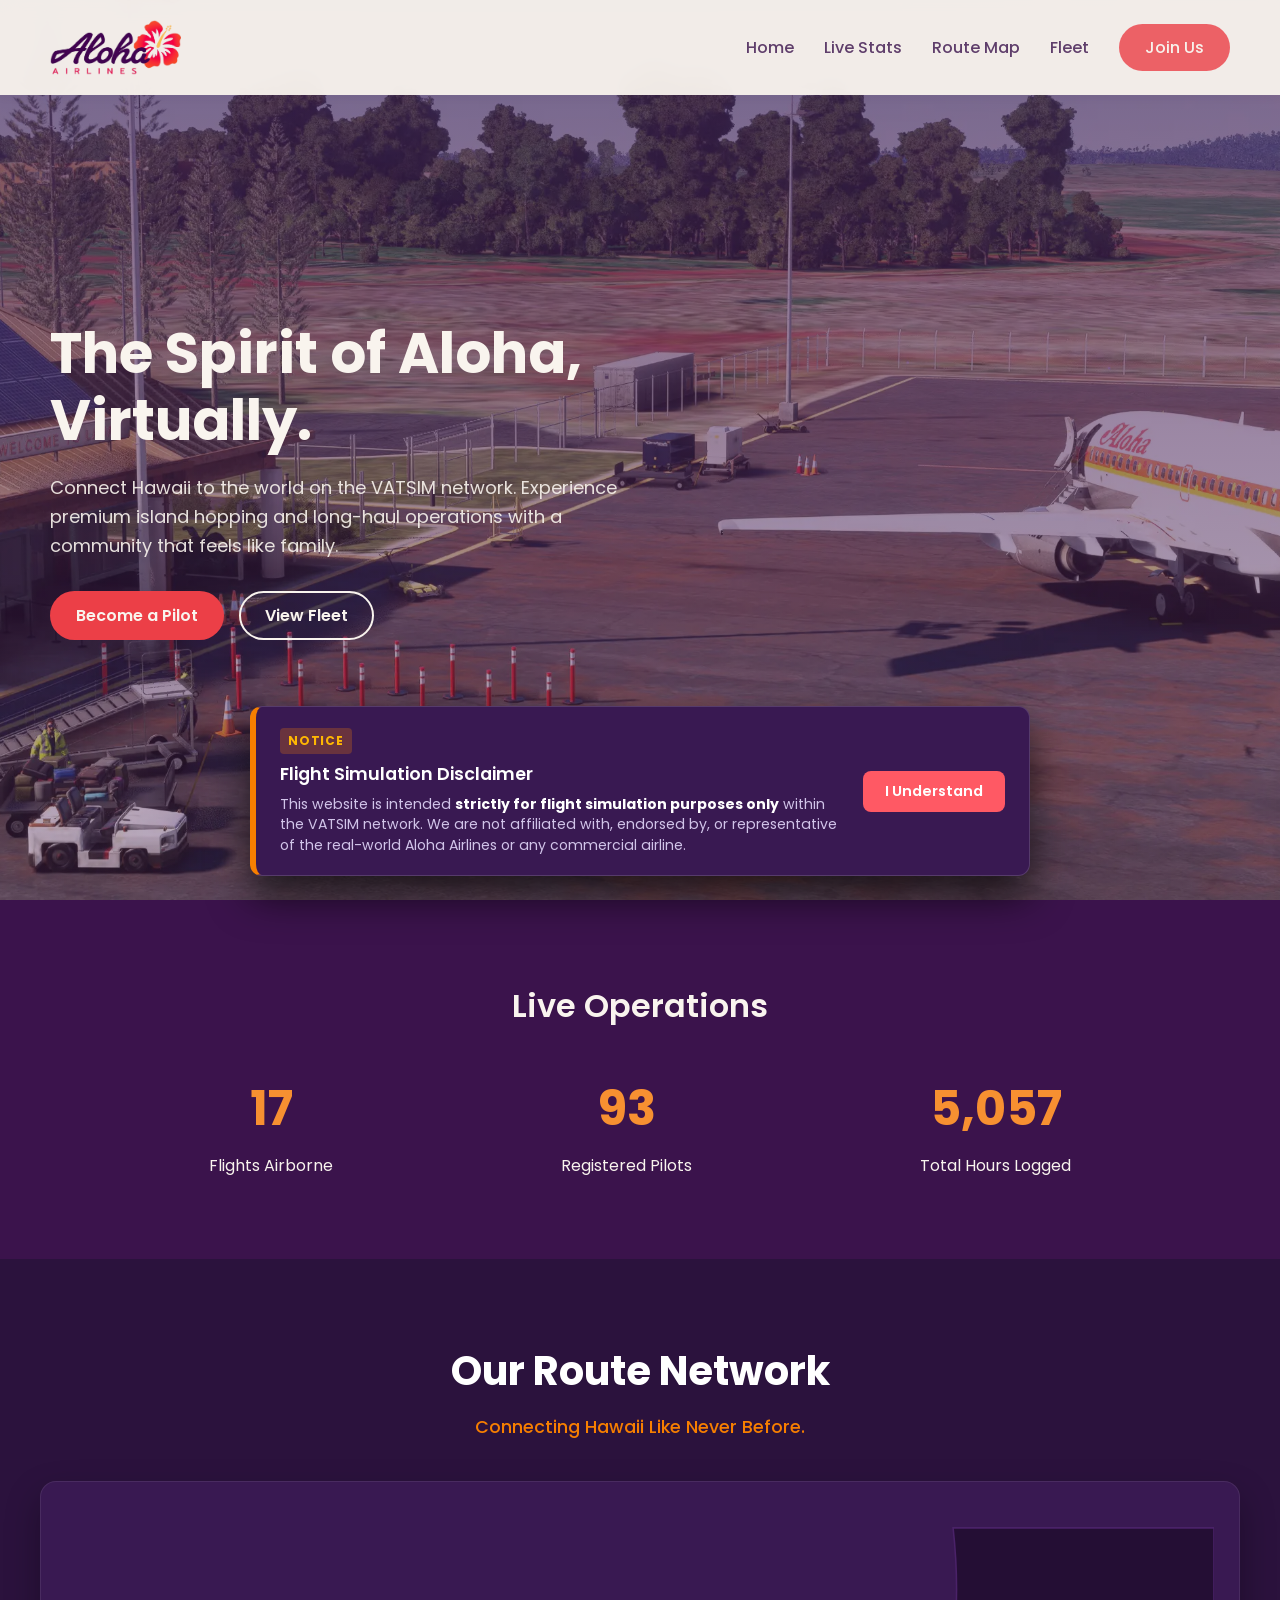
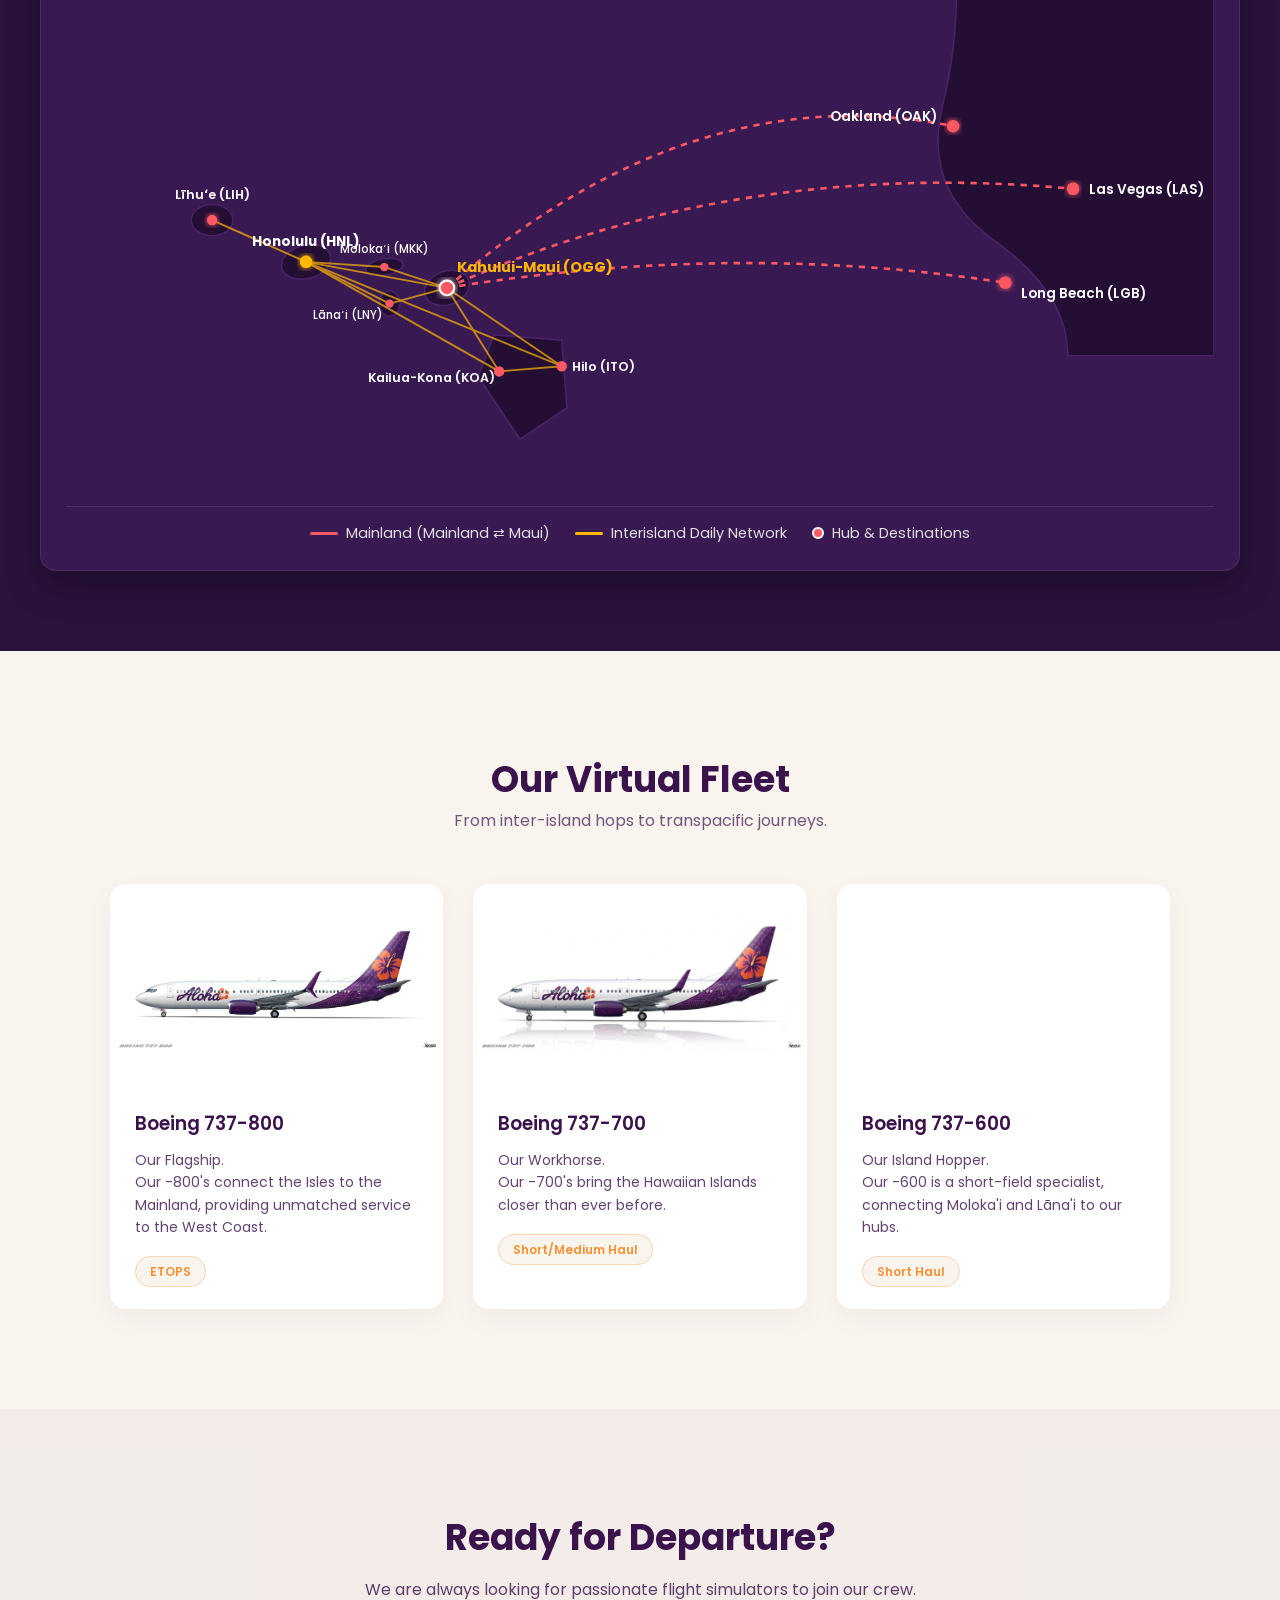
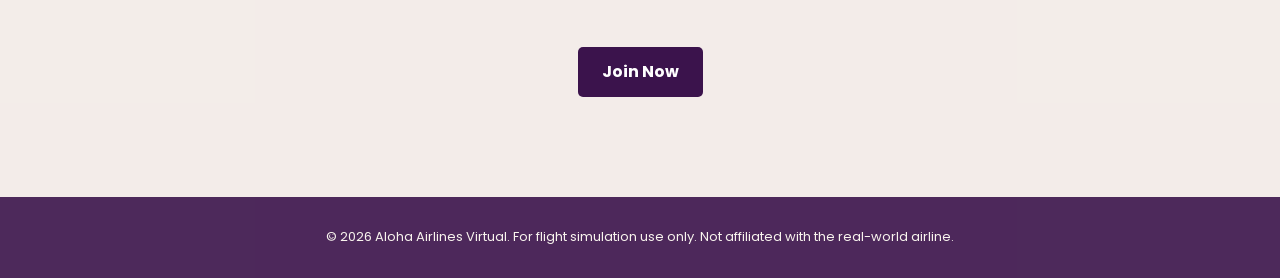
==== commit ff52ec12: "another" ====
--- a/index.html
+++ b/index.html
@@ -69,7 +69,7 @@
         <div class="route-map-container">
             <div class="route-header">
                 <h2>Our Route Network</h2>
-                <p>Less Mainland. More Maui & Interisland Connections.</p>
+                <p>Connecting Hawaii Like Never Before.</p>
             </div>
             
             <div class="map-card">
@@ -182,16 +182,15 @@
                     <div class="fleet-img b738"></div>
                     <div class="fleet-info">
                         <h3>Boeing 737-800</h3>
-                        <p>Modern, efficient operations connecting the islands to the mainland.</p>
-                        <span class="badge">Short/Medium Haul</span>
+                        <p>Our Flagship.<br>Our -800's connect the Isles to the Mainland, providing unmatched service to the West Coast.</p>
+                        <span class="badge">ETOPS</span>
                     </div>
                 </div>
                 <div class="fleet-card">
                     <div class="fleet-img b737"></div>
                     <div class="fleet-info">
                         <h3>Boeing 737-700</h3>
-                        <p>The backbone of our inter-island routes.
-                            </p>
+                        <p>Our Workhorse.<br>Our -700's bring the Hawaiian Islands closer than ever before.</p>
                         <span class="badge">Short/Medium Haul</span>
                     </div>
                 </div>
@@ -199,7 +198,7 @@
                     <div class="fleet-img b736"></div>
                     <div class="fleet-info">
                         <h3>Boeing 737-600</h3>
-                        <p>Our utility machine.</p>
+                        <p>Our Island Hopper.<br>Our -600 is a short-field specialist, connecting Moloka'i and Lāna'i to our hubs.</p>
                         <span class="badge">Short Haul</span>
                     </div>
                 </div>
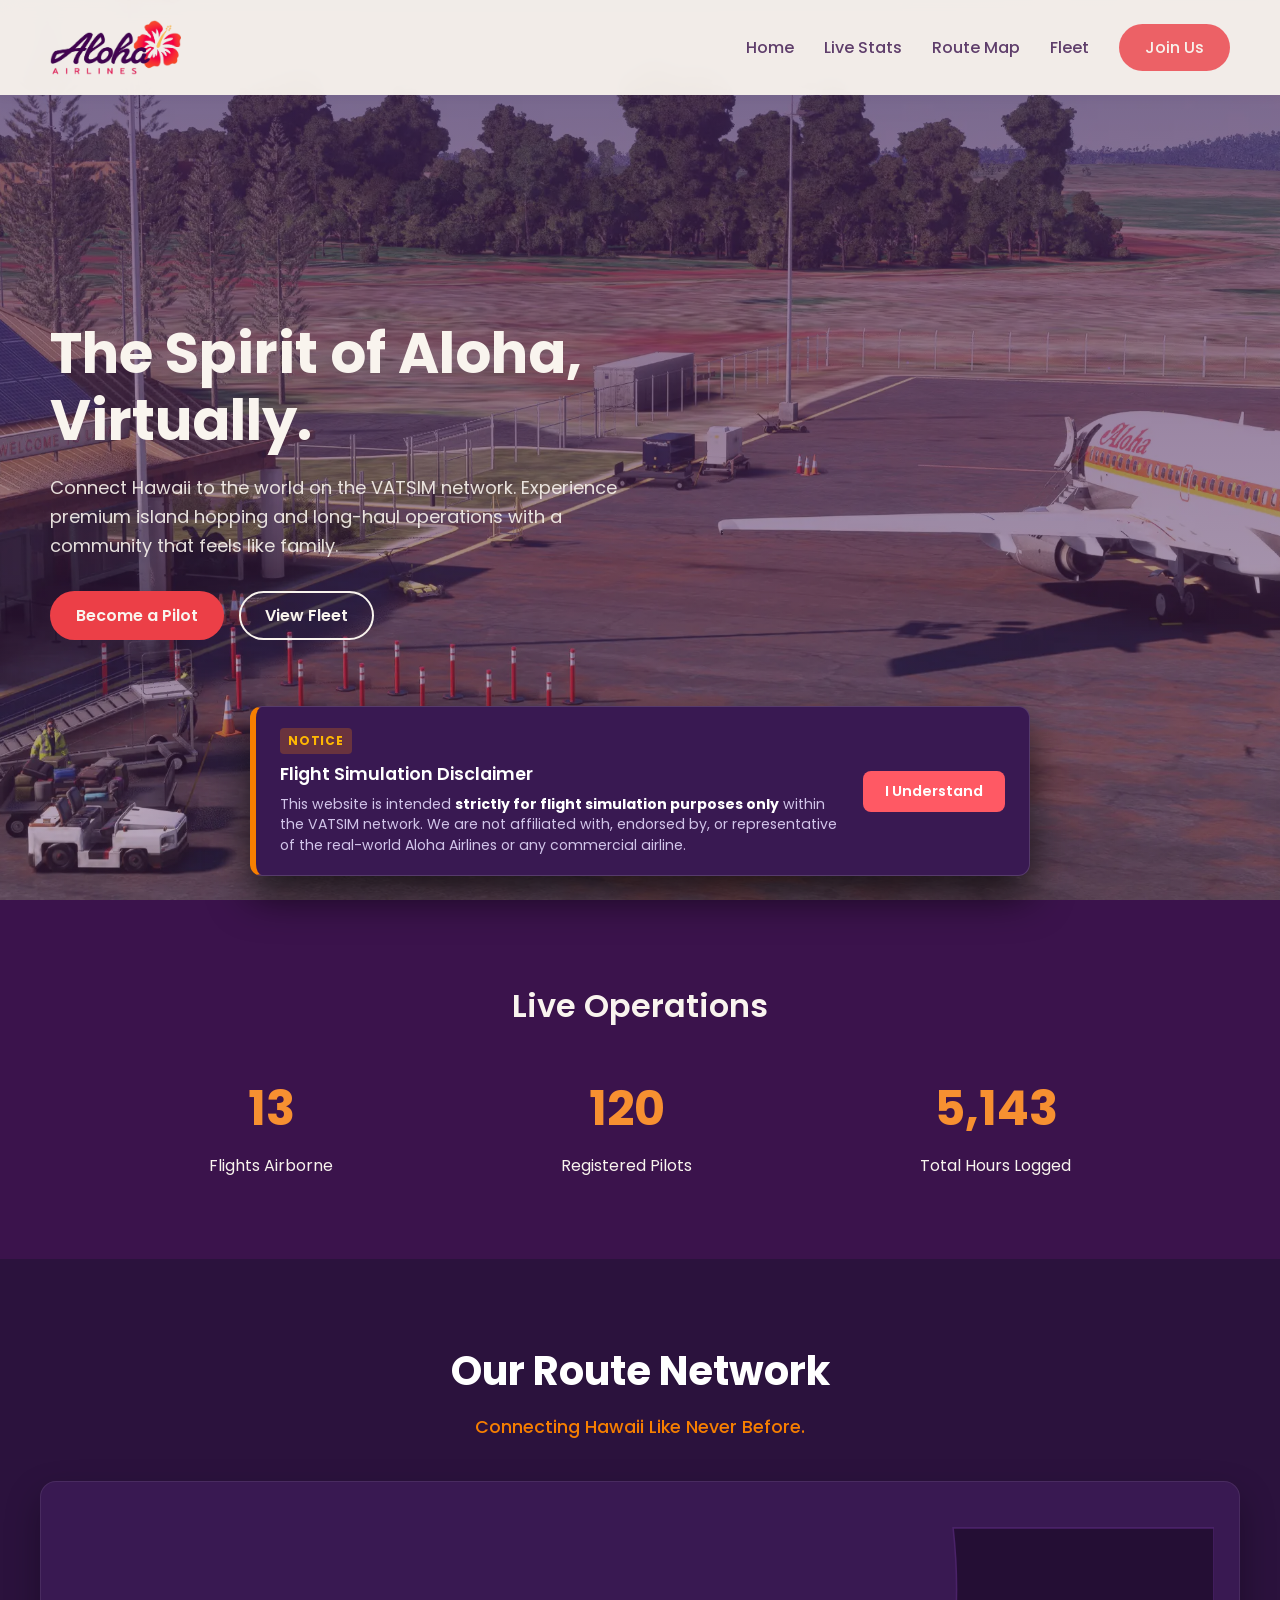
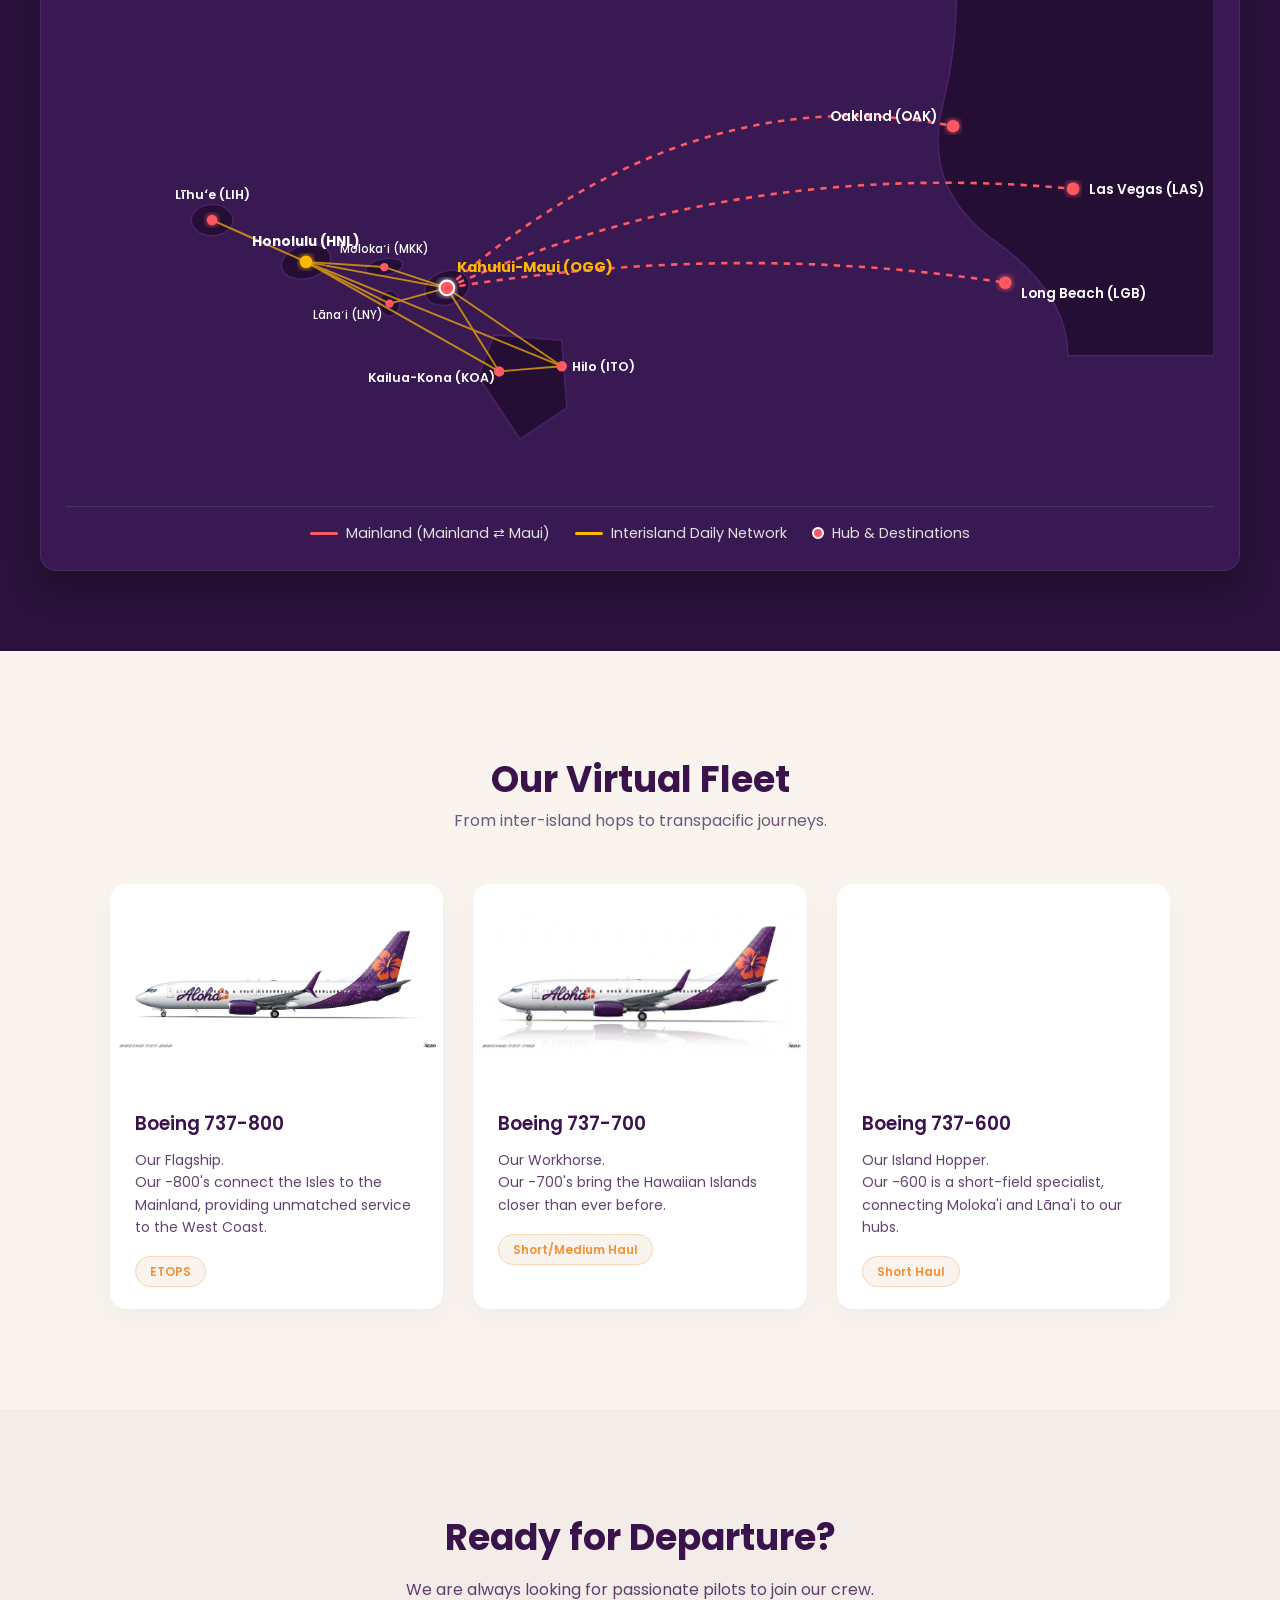
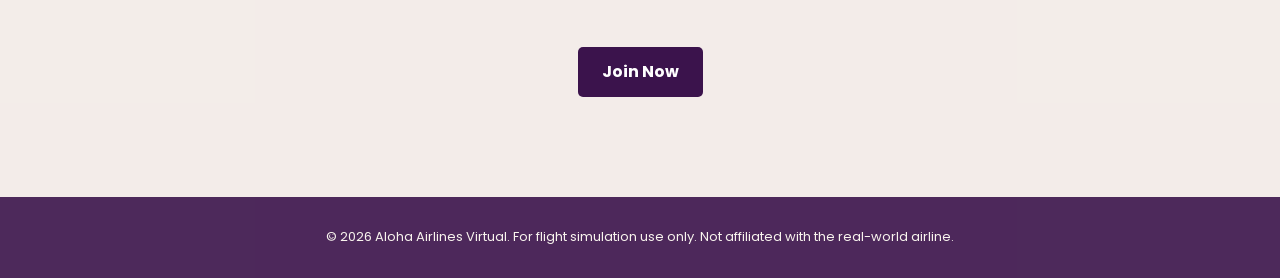
==== commit 39bb5406: "another" ====
--- a/index.html
+++ b/index.html
@@ -209,7 +209,7 @@
     <section id="join" class="join-section">
         <div class="container msg-box">
             <h2>Ready for Departure?</h2>
-            <p>We are always looking for passionate flight simulators to join our crew.</p>
+            <p>We are always looking for passionate pilots to join our crew.</p>
             <a href="https://vamsys.io/register/flyalohava " class="btn-join" target="_blank" rel="noopener noreferrer">Join Now</a>
         </div>
     </section>
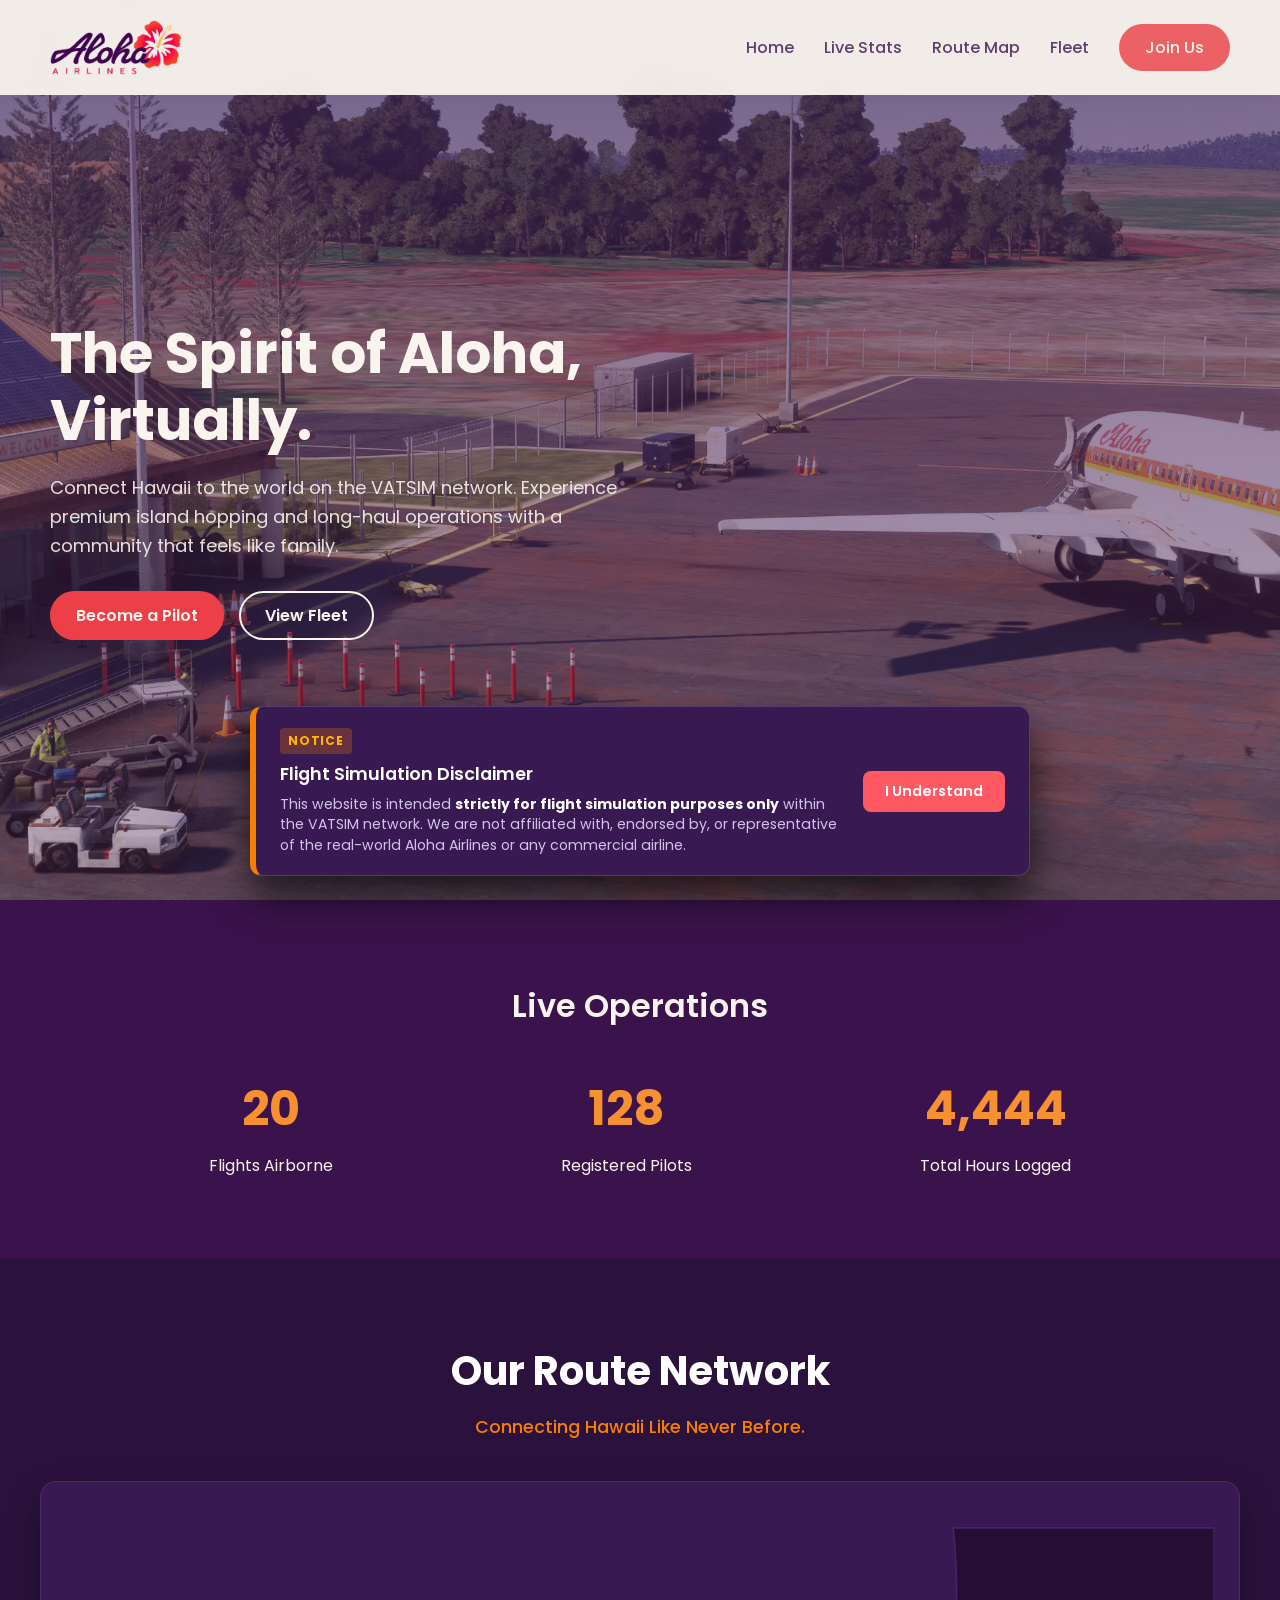
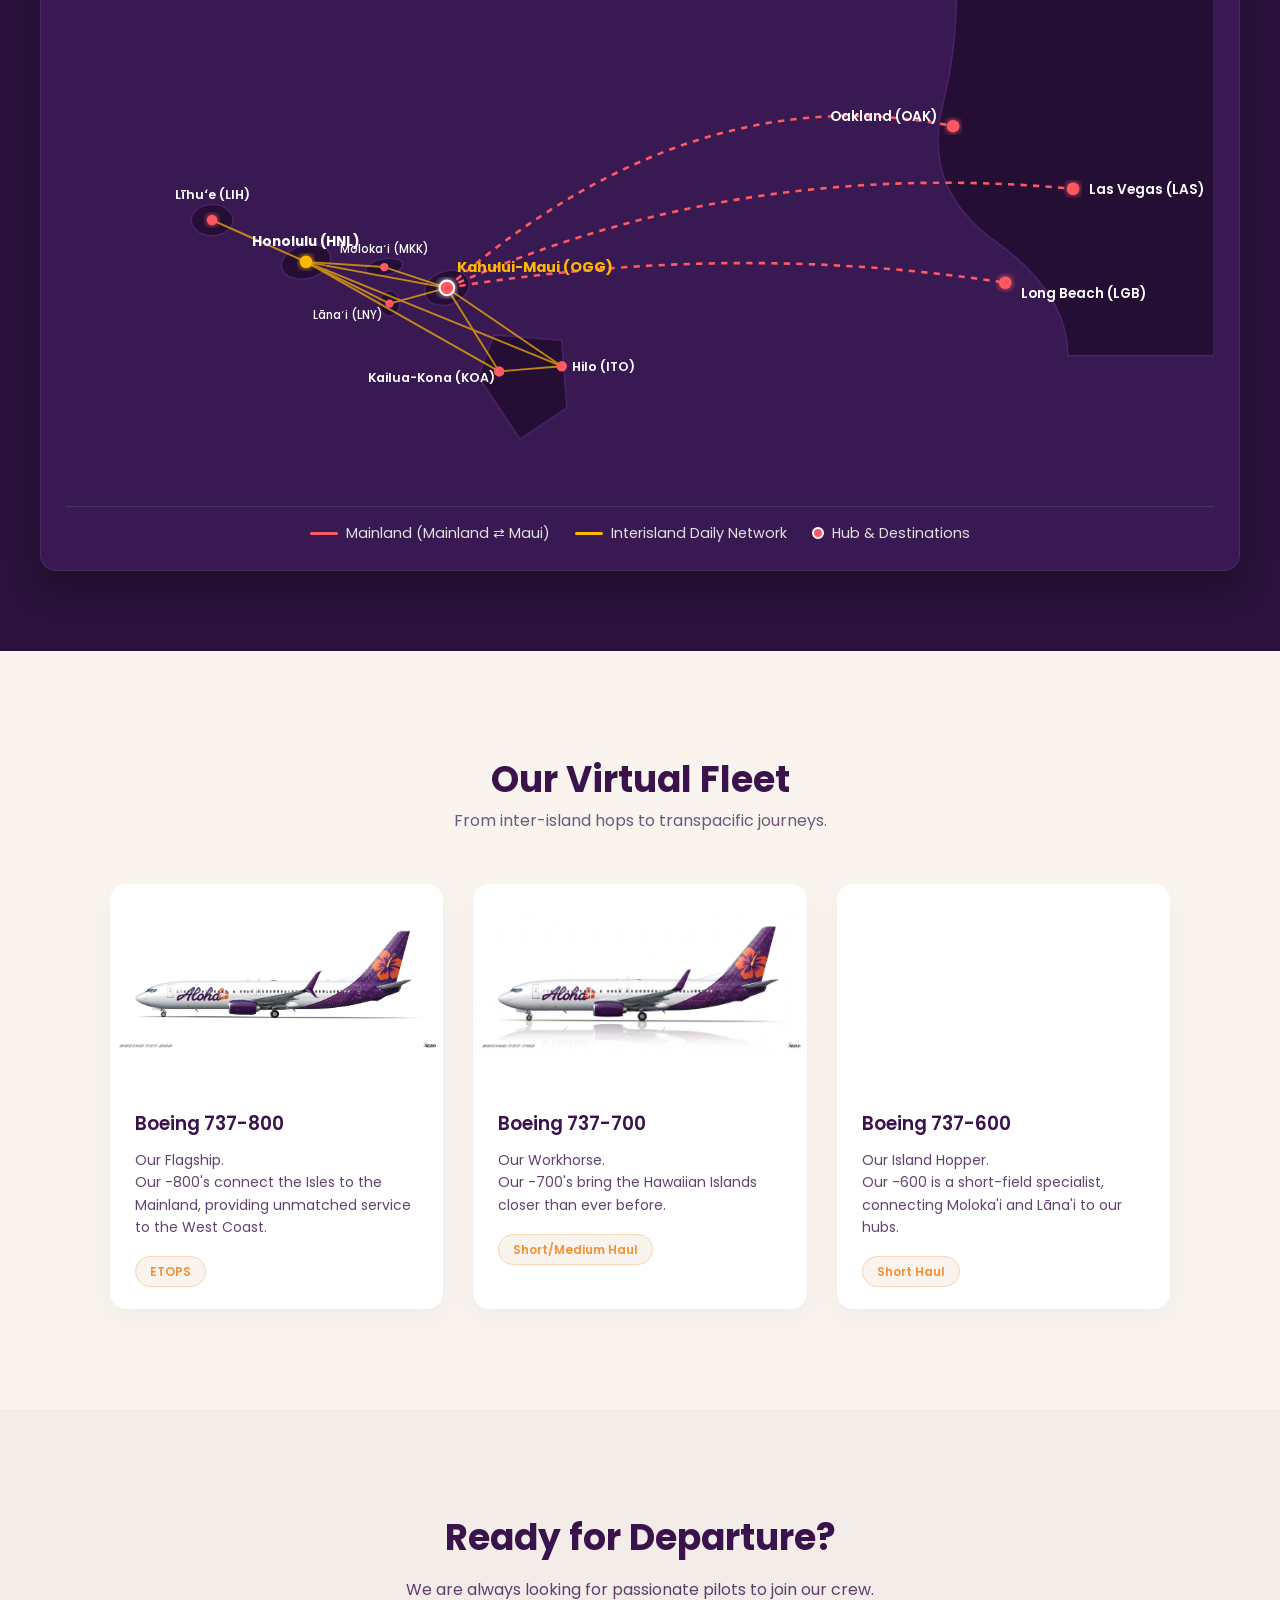
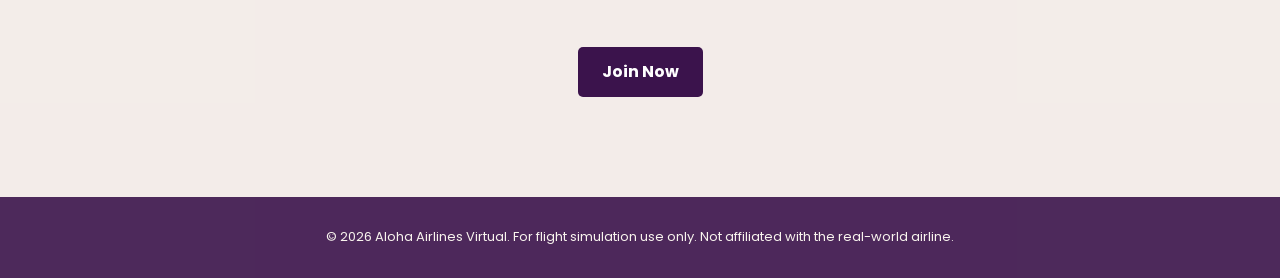
==== commit 31a5f9fe: "Join buttons go to the joining page; /join/ is now the Discord application landing page Co-Authored-" ====
--- a/index.html
+++ b/index.html
@@ -30,7 +30,7 @@
             <li><a href="#stats">Live Stats</a></li>
             <li><a href="#routes">Route Map</a></li>
             <li><a href="#fleet">Fleet</a></li>
-            <li><a href="#join" class="btn-primary">Join Us</a></li>
+            <li><a href="join/" class="btn-primary">Join Us</a></li>
         </ul>
     </nav>
 
@@ -39,7 +39,7 @@
             <h1>The Spirit of Aloha, <br>Virtually.</h1>
             <p>Connect Hawaii to the world on the VATSIM network. Experience premium island hopping and long-haul operations with a community that feels like family.</p>
             <div class="hero-buttons">
-                <a href="#join" class="btn-primary">Become a Pilot</a>
+                <a href="join/" class="btn-primary">Become a Pilot</a>
                 <a href="#fleet" class="btn-secondary">View Fleet</a>
             </div>
         </div>
@@ -210,7 +210,7 @@
         <div class="container msg-box">
             <h2>Ready for Departure?</h2>
             <p>We are always looking for passionate pilots to join our crew.</p>
-            <a href="https://vamsys.io/register/flyalohava " class="btn-join" target="_blank" rel="noopener noreferrer">Join Now</a>
+            <a href="join/" class="btn-join">Join Now</a>
         </div>
     </section>
 
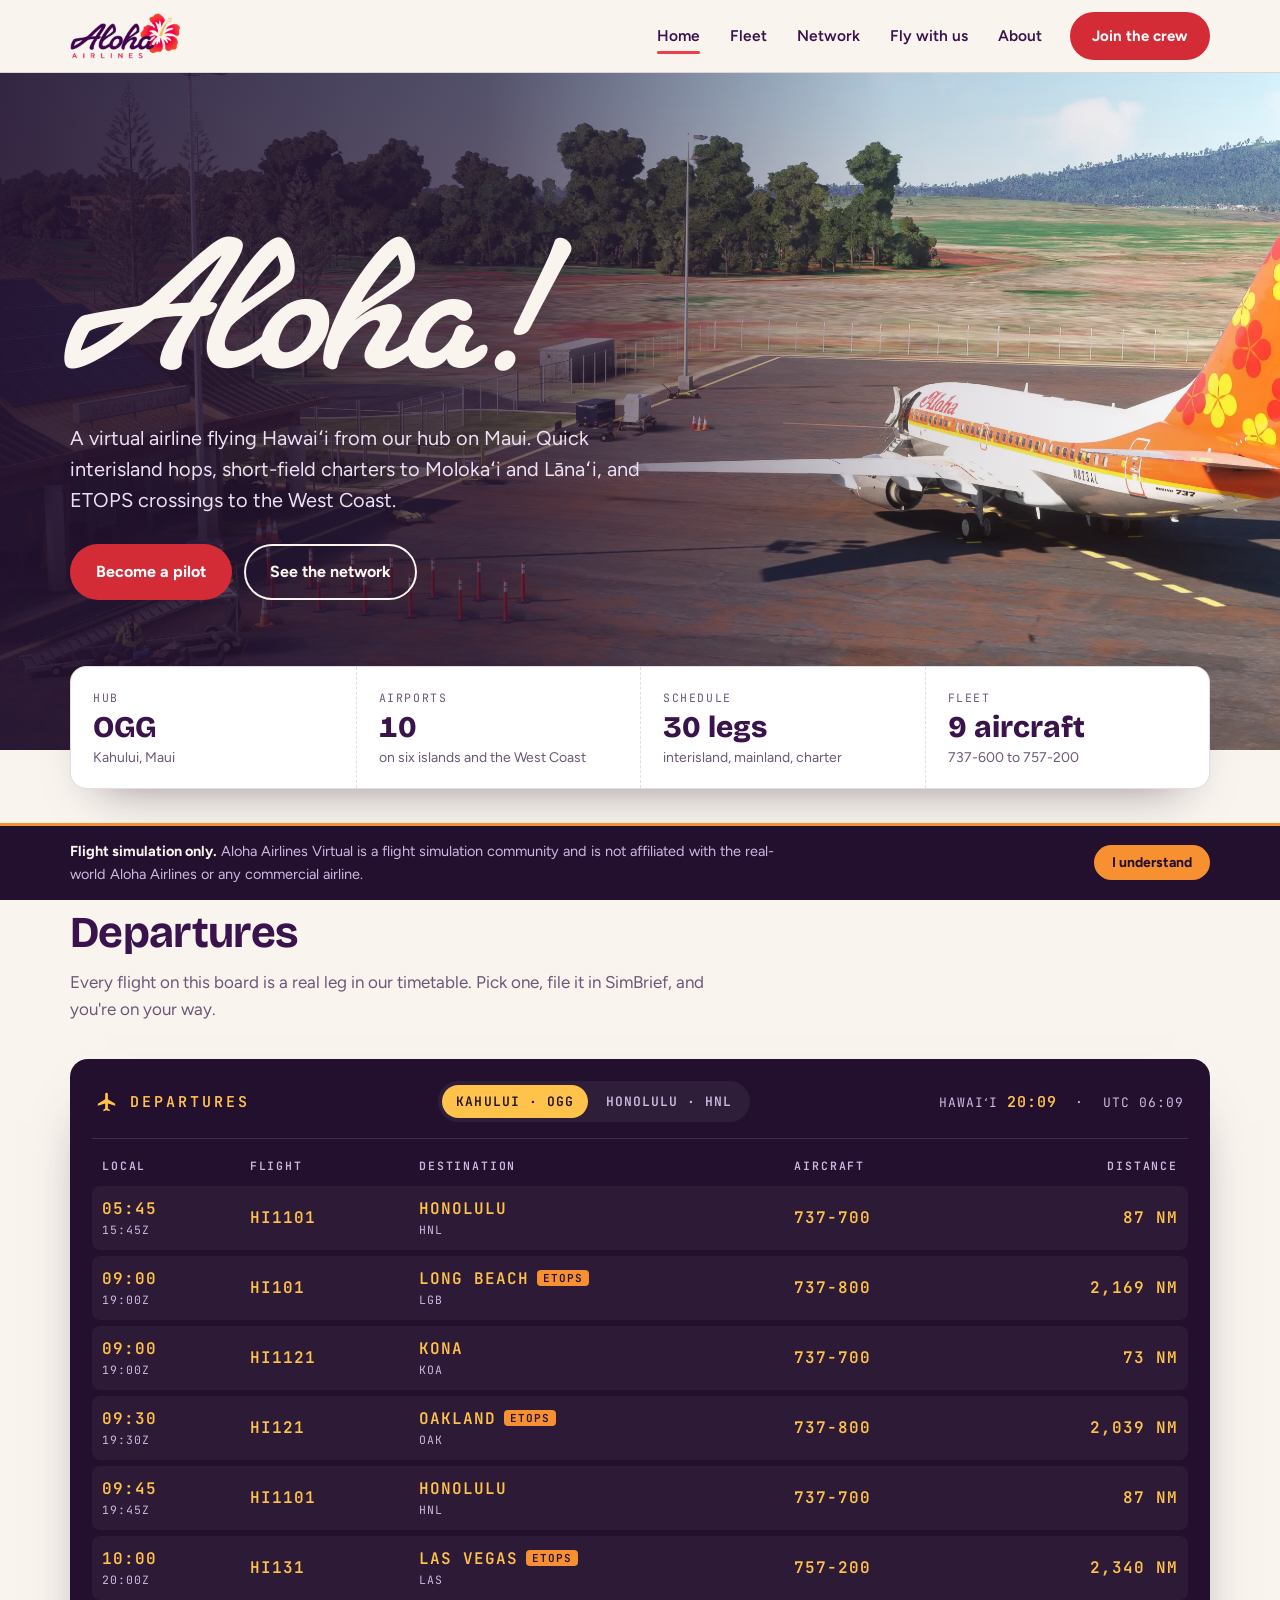
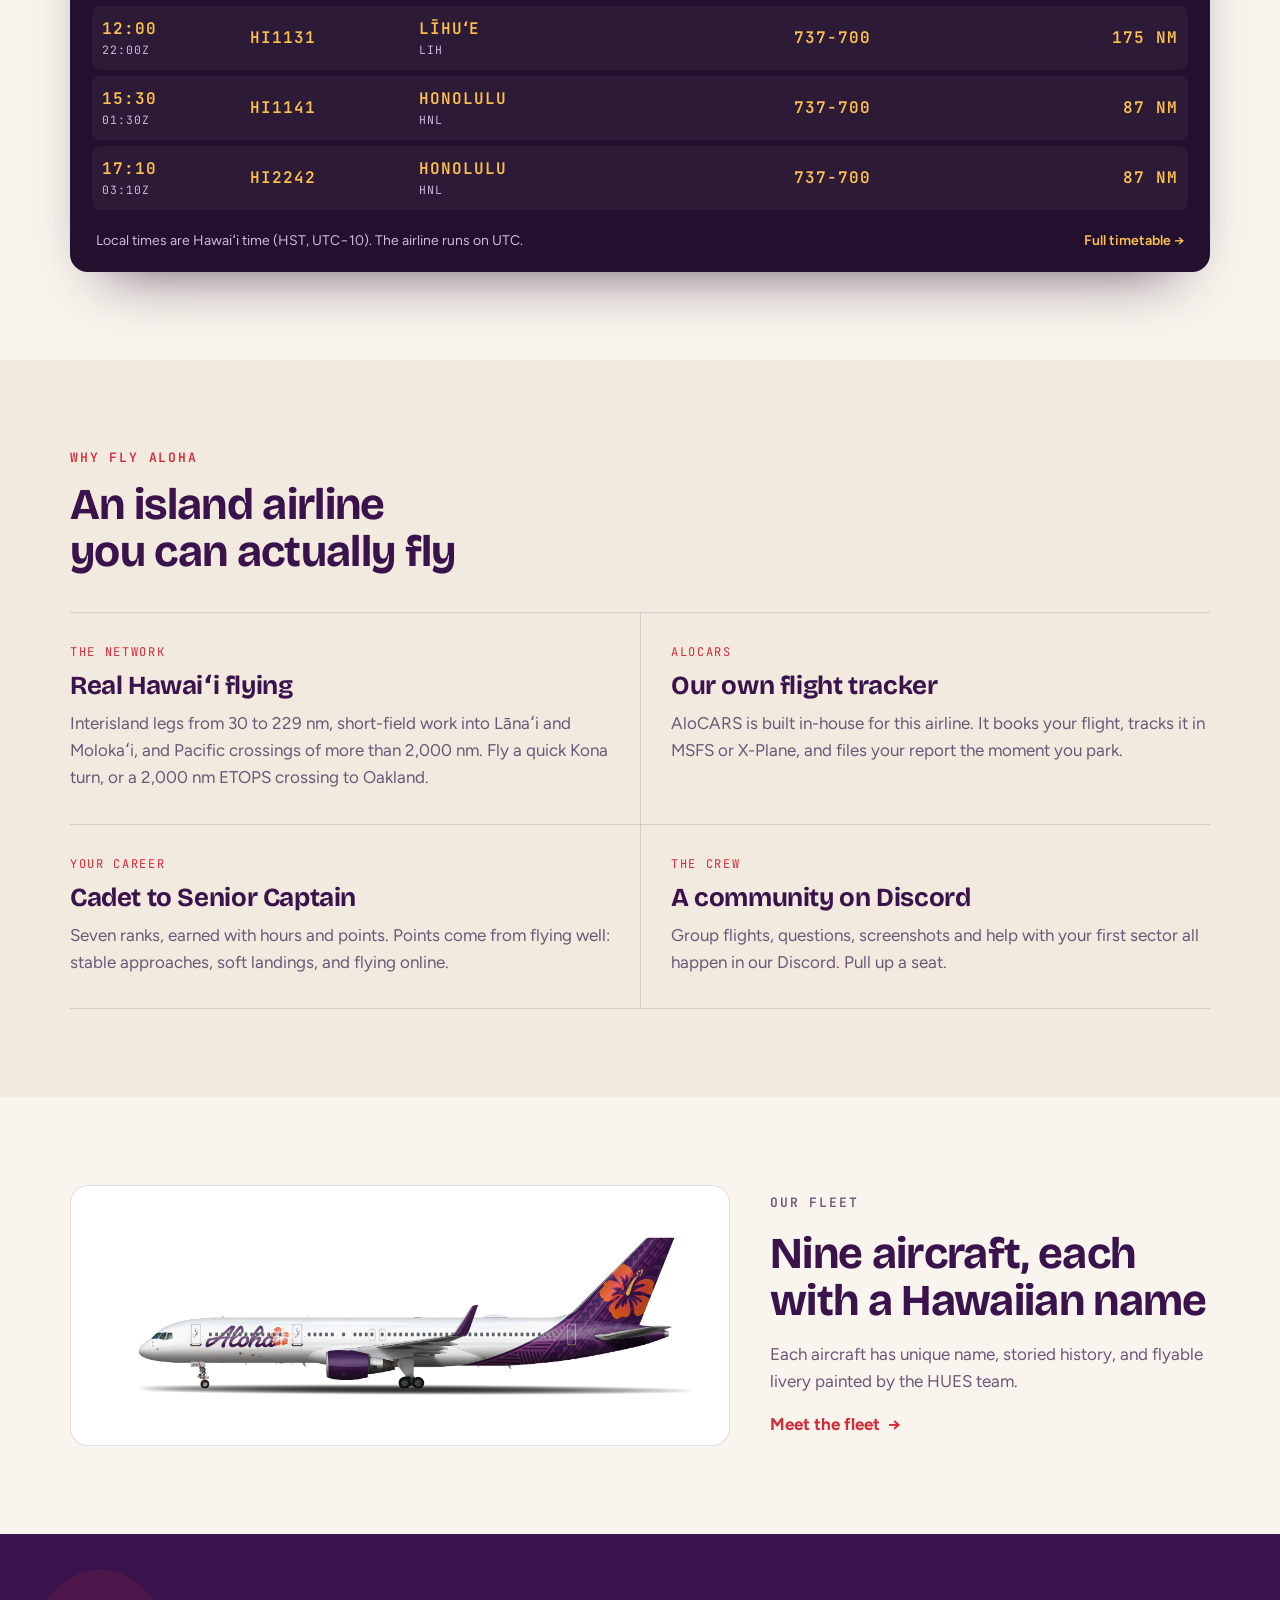
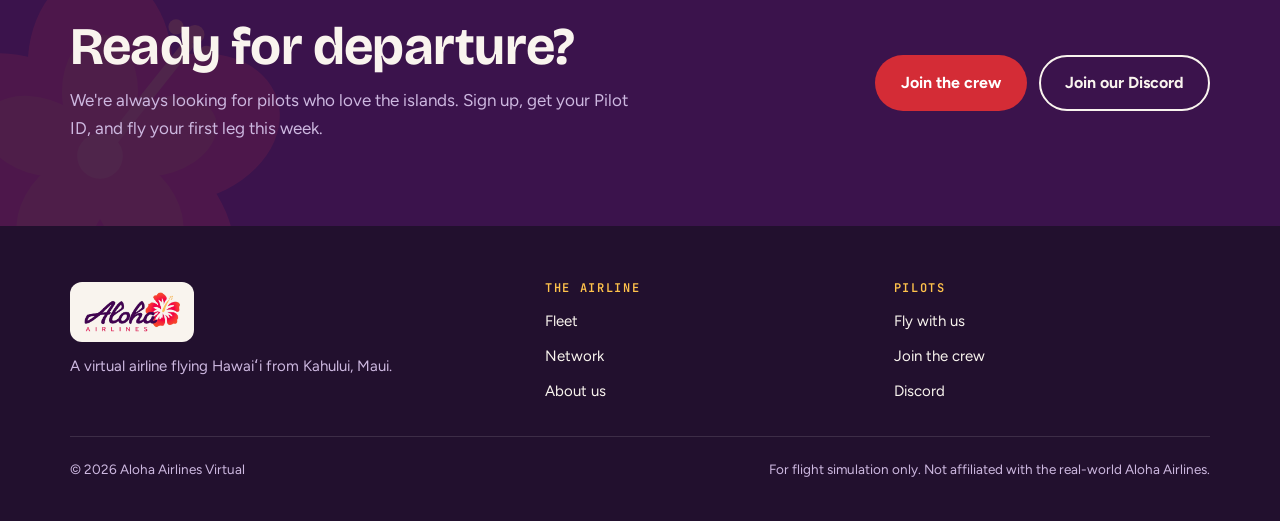
==== commit 1c4fb1c9: "Added files to update site Changed layout of entire site." ====
--- a/index.html
+++ b/index.html
@@ -1,238 +1,1388 @@
-<!DOCTYPE html>
-<html lang="en">
-<head>
-    <meta charset="UTF-8">
-    <meta name="viewport" content="width=device-width, initial-scale=1.0">
-    <title>Aloha Airlines Virtual | VATSIM Airline</title>
-    <meta name="title" content="Aloha Airlines Virtual | VATSIM Airline">
-    <meta name="description" content="Connect Hawaii to the world on VATSIM. Interisland network and nonstop mainland service to Maui (OGG).">
-    <meta name="theme-color" content="#2b123d">
-    <meta property="og:type" content="website">
-    <meta property="og:url" content="https://flyalohava.com/">
-    <meta property="og:title" content="Aloha Airlines Virtual | VATSIM Airline">
-    <meta property="og:description" content="The Spirit of Aloha, Virtually. Fly interisland Hawaiian routes and Transpacific hops on VATSIM.">
-    <meta property="og:image" content="assets/images/og-preview.png">
-    <link rel="icon" type="image/x-icon" href="favicon.ico">
-    <link rel="preconnect" href="https://fonts.googleapis.com">
-    <link rel="preconnect" href="https://fonts.gstatic.com" crossorigin>
-    <link href="https://fonts.googleapis.com/css2?family=Poppins:wght@300;400;500;600;700&display=swap" rel="stylesheet">
-    <link rel="stylesheet" href="style.css">
-    <script src="main.js" defer></script>
+<!DOCTYPE html><html lang="en"><head><meta charset="utf-8"><meta name=viewport content="width=device-width,initial-scale=1,viewport-fit=cover"><style>:root{color-scheme:light;box-sizing:border-box;padding-top:env(safe-area-inset-top,0px);padding-bottom:env(safe-area-inset-bottom,0px)}html{scroll-padding-top:env(safe-area-inset-top,0px)}body{margin:0;padding:0;font:14px -apple-system,BlinkMacSystemFont,sans-serif;background:#fff;color:#000}img{max-width:100%}[hidden]:not([hidden=until-found i]){display:none!important}</style>
+<title>Aloha Airlines Virtual</title>
+<meta name="darkreader-lock">
+<meta name="theme-color" content="#3b134c">
+<link rel="icon" type="image/x-icon" href="Favicon.ico">
+<meta name="description" content="Aloha Airlines Virtual: a virtual airline flying Hawaiʻi from our hub on Maui.">
+<link rel="preconnect" href="https://fonts.googleapis.com">
+<link rel="preconnect" href="https://fonts.gstatic.com" crossorigin>
+<link rel="stylesheet" href="https://fonts.googleapis.com/css2?family=Bricolage+Grotesque:opsz,wght@12..96,500..800&family=Figtree:ital,wght@0,400..700;1,400&family=JetBrains+Mono:wght@400;600&display=swap">
+<style>
+/* Layout: the airline's own site, told through its working documents: a photo hero, a departures board, timetable and fleet sheets. One committed light look (sand ground, deep plum bands). */
+:root {
+  --night: #22102e;        /* deepest plum: board, maps, footer */
+  --plum: #3b134c;         /* brand ink */
+  --plum-soft: #5b2d74;
+  --lilac: #cdb8e0;        /* muted text on dark */
+  --hibiscus: #ec3f47;     /* brand red, graphics */
+  --hibiscus-deep: #d42c36;/* buttons and small red text */
+  --sunset: #f79031;       /* brand orange */
+  --plumeria: #ffc24b;     /* board lettering */
+  --sand: #f9f4ee;         /* page ground */
+  --sand-2: #f2e9df;       /* alternate band */
+  --paper: #ffffff;
+  --muted: #6b5878;
+  --line: rgba(59, 19, 76, .14);
+  --line-dark: rgba(255, 255, 255, .12);
+
+  --display: "Bricolage Grotesque", "Segoe UI", system-ui, sans-serif;
+  --body: "Figtree", "Segoe UI", system-ui, sans-serif;
+  --mono: "JetBrains Mono", ui-monospace, "Cascadia Mono", Consolas, monospace;
+
+  --wrap: 1180px;
+  --gutter: max(20px, env(safe-area-inset-left, 0px));
+  --gutter-r: max(20px, env(safe-area-inset-right, 0px));
+  color-scheme: light;
+}
+* { box-sizing: border-box; }
+html { scroll-behavior: smooth; }
+@media (prefers-reduced-motion: reduce) { html { scroll-behavior: auto; } *, *::before, *::after { animation: none !important; transition: none !important; } }
+body { margin: 0; background: var(--sand); color: var(--plum); font-family: var(--body); font-size: 17px; line-height: 1.6; -webkit-font-smoothing: antialiased; }
+h1, h2, h3, h4 { font-family: var(--display); line-height: 1.08; margin: 0; text-wrap: balance; letter-spacing: -.015em; }
+p { margin: 0; }
+a { color: inherit; }
+img { max-width: 100%; display: block; }
+:focus-visible { outline: 3px solid var(--sunset); outline-offset: 3px; border-radius: 4px; }
+
+.wrap { max-width: var(--wrap); margin-inline: auto; padding-left: var(--gutter); padding-right: var(--gutter-r); }
+.eyebrow { font-family: var(--mono); font-size: 13px; font-weight: 600; letter-spacing: .14em; text-transform: uppercase; color: var(--hibiscus-deep); }
+.lede { font-size: 20px; line-height: 1.55; color: var(--muted); max-width: 62ch; }
+
+/* buttons */
+.btn { display: inline-flex; align-items: center; gap: 10px; padding: 13px 24px; border-radius: 999px; font-family: var(--body); font-weight: 700; font-size: 16px; text-decoration: none; border: 2px solid transparent; cursor: pointer; transition: transform .15s ease, background-color .15s ease, color .15s ease, border-color .15s ease; }
+.btn:hover { transform: translateY(-2px); }
+.btn-primary { background: var(--hibiscus-deep); color: var(--paper); }
+.btn-primary:hover { background: var(--plum); }
+.btn-ghost { border-color: currentColor; color: var(--sand); background: transparent; }
+.btn-ghost:hover { background: var(--sand); color: var(--plum); border-color: var(--sand); }
+.btn-outline { border-color: var(--plum); color: var(--plum); background: transparent; }
+.btn-outline:hover { background: var(--plum); color: var(--sand); }
+.arrow-link { font-weight: 700; color: var(--hibiscus-deep); text-decoration: none; display: inline-flex; gap: 8px; align-items: center; }
+.arrow-link:hover { color: var(--plum); }
+.arrow-link span { transition: transform .15s; }
+.arrow-link:hover span { transform: translateX(4px); }
+
+/* header */
+body::before { content: ""; position: fixed; inset: 0 0 auto; height: env(safe-area-inset-top, 0px); z-index: 60; background: var(--sand); }
+.site-head { position: sticky; top: env(safe-area-inset-top, 0px); z-index: 50; background: rgba(249, 244, 238, .94); backdrop-filter: blur(10px); border-bottom: 1px solid var(--line); }
+.head-row { display: flex; align-items: center; justify-content: space-between; gap: 20px; min-height: 72px; }
+.brand img { height: 46px; width: auto; }
+.site-nav { display: flex; align-items: center; gap: 6px; }
+.site-nav a:not(.btn) { text-decoration: none; font-weight: 600; font-size: 15.5px; padding: 8px 12px; border-radius: 8px; color: var(--plum); position: relative; }
+.site-nav a:not(.btn):hover { background: var(--sand-2); }
+.site-nav a[aria-current="page"]::after { content: ""; position: absolute; left: 12px; right: 12px; bottom: 2px; height: 3px; border-radius: 2px; background: var(--hibiscus); }
+.site-nav .btn { margin-left: 10px; padding: 10px 20px; font-size: 15px; }
+.menu-btn { display: none; font: 600 15px var(--body); color: var(--plum); background: var(--paper); border: 1px solid var(--line); border-radius: 999px; padding: 9px 16px; cursor: pointer; }
+@media (max-width: 900px) {
+  .menu-btn { display: inline-flex; }
+  .site-nav { display: none; position: absolute; top: 100%; left: 0; right: 0; flex-direction: column; align-items: stretch; gap: 2px; background: var(--sand); border-bottom: 1px solid var(--line); padding: 10px var(--gutter-r) 18px var(--gutter); box-shadow: 0 18px 30px -20px rgba(34, 16, 46, .5); }
+  .site-nav.open { display: flex; }
+  .site-nav a:not(.btn) { padding: 12px 10px; font-size: 17px; }
+  .site-nav a[aria-current="page"]::after { left: 10px; right: auto; width: 28px; bottom: 6px; }
+  .site-nav .btn { margin: 10px 0 0; justify-content: center; }
+}
+
+/* page header used by inner pages */
+.page-head { background: var(--plum); color: var(--sand); position: relative; overflow: hidden; }
+.page-head .wrap { padding-block: 64px 56px; position: relative; z-index: 1; display: grid; gap: 14px; }
+.page-head .eyebrow { color: var(--plumeria); }
+.page-head h1 { font-size: clamp(2.3rem, 5vw, 3.6rem); max-width: 20ch; }
+.page-head p.lede { color: var(--lilac); }
+.page-head .flower { position: absolute; right: -60px; top: -40px; width: 340px; opacity: .14; z-index: 0; }
+@media (max-width: 640px) { .page-head .flower { width: 220px; right: -70px; top: -30px; } }
+
+section.band { padding-block: 88px; }
+section.band.alt { background: var(--sand-2); }
+.sec-head { display: grid; gap: 12px; margin-bottom: 36px; }
+.sec-head h2 { font-size: clamp(2rem, 4vw, 2.75rem); max-width: 22ch; }
+.sec-head p:not(.eyebrow) { color: var(--muted); max-width: 62ch; }
+@media (max-width: 640px) { section.band { padding-block: 64px; } }
+
+/* HOME: hero */
+.hero { position: relative; color: var(--sand); isolation: isolate; background: var(--night); }
+.hero-img { position: absolute; inset: 0; width: 100%; height: 100%; object-fit: cover; object-position: 72% 55%; z-index: -2; }
+.hero::after { content: ""; position: absolute; inset: 0; z-index: -1; background: linear-gradient(90deg, rgba(34, 16, 46, .9) 0%, rgba(34, 16, 46, .7) 38%, rgba(34, 16, 46, .15) 70%, rgba(34, 16, 46, 0) 100%); }
+.hero .wrap { padding-block: 104px 150px; display: grid; gap: 22px; }
+.hero .eyebrow { color: var(--plumeria); }
+@font-face { font-family: "Florida Vibes"; src: url("FloridaVibes.otf") format("opentype"); font-weight: 400; font-style: normal; font-display: swap; }
+.hero h1 { font-family: "Florida Vibes", var(--display); font-size: clamp(6.5rem, 20vw, 14rem); font-weight: 400; max-width: none; line-height: 1; letter-spacing: 0; }
+.hero p.lede { color: #ecdff3; font-size: 20px; max-width: 46ch; }
+.actions { display: flex; flex-wrap: wrap; gap: 12px; margin-top: 6px; }
+@media (max-width: 720px) {
+  .hero::after { background: linear-gradient(180deg, rgba(34, 16, 46, .78) 0%, rgba(34, 16, 46, .82) 60%, rgba(34, 16, 46, .92) 100%); }
+  .hero .wrap { padding-block: 64px 130px; }
+}
+
+/* HOME: facts strip */
+.facts-wrap { margin-top: -84px; position: relative; z-index: 2; }
+.facts { display: grid; grid-template-columns: repeat(4, minmax(0, 1fr)); background: var(--paper); border-radius: 16px; box-shadow: 0 24px 50px -30px rgba(34, 16, 46, .55); border: 1px solid var(--line); }
+.fact { padding: 22px 22px 20px; display: grid; gap: 4px; align-content: start; }
+.fact + .fact { border-left: 1px dashed var(--line); }
+.fact-k { font-family: var(--mono); font-size: 11.5px; letter-spacing: .14em; text-transform: uppercase; color: var(--muted); }
+.fact-v { font-family: var(--display); font-weight: 800; font-size: 30px; line-height: 1.1; color: var(--plum); font-variant-numeric: tabular-nums; }
+.fact-s { font-size: 14px; color: var(--muted); line-height: 1.4; }
+@media (max-width: 980px) {
+  .facts { grid-template-columns: repeat(2, minmax(0, 1fr)); }
+  .fact + .fact { border-left: 0; }
+  .fact { border-top: 1px dashed var(--line); }
+  .fact:nth-child(-n+2) { border-top: 0; }
+  .fact:nth-child(even) { border-left: 1px dashed var(--line); }
+}
+
+/* HOME: departures board */
+.board { background: var(--night); color: var(--plumeria); border-radius: 18px; padding: 22px 22px 18px; box-shadow: 0 30px 60px -36px rgba(34, 16, 46, .8); }
+.board-top { display: flex; flex-wrap: wrap; align-items: center; justify-content: space-between; gap: 14px; padding: 0 4px 16px; border-bottom: 1px solid var(--line-dark); }
+.board-title { font-family: var(--mono); font-weight: 600; letter-spacing: .2em; font-size: 15px; display: flex; align-items: center; gap: 12px; }
+.board-title svg { width: 22px; height: 22px; fill: var(--plumeria); }
+.board-tabs { display: inline-flex; background: rgba(255, 255, 255, .06); border-radius: 999px; padding: 4px; gap: 4px; }
+.board-tabs button { font: 600 13px var(--mono); letter-spacing: .08em; color: var(--lilac); background: transparent; border: 0; border-radius: 999px; padding: 8px 14px; cursor: pointer; }
+.board-tabs button[aria-selected="true"] { background: var(--plumeria); color: var(--night); }
+.board-clock { font-family: var(--mono); font-size: 13px; color: var(--lilac); letter-spacing: .08em; font-variant-numeric: tabular-nums; }
+.board-clock b { color: var(--plumeria); font-weight: 600; font-size: 15px; }
+.board-scroll { overflow-x: auto; }
+.board table { width: 100%; border-collapse: separate; border-spacing: 0 6px; font-family: var(--mono); min-width: 620px; }
+.board th { text-align: left; font-size: 11.5px; font-weight: 600; letter-spacing: .16em; color: var(--lilac); padding: 12px 10px 4px; text-transform: uppercase; }
+.board td { padding: 10px; background: rgba(255, 255, 255, .045); font-size: 16px; font-weight: 600; letter-spacing: .06em; white-space: nowrap; font-variant-numeric: tabular-nums; }
+.board td:first-child { border-radius: 8px 0 0 8px; }
+.board td:last-child { border-radius: 0 8px 8px 0; }
+.board td small { display: block; font-size: 11.5px; color: var(--lilac); font-weight: 400; letter-spacing: .08em; }
+.board td.num, .board th.num { text-align: right; }
+.board .etops { color: var(--night); background: var(--sunset); border-radius: 4px; padding: 1px 6px; font-size: 11px; margin-left: 8px; letter-spacing: .1em; vertical-align: 2px; }
+.board-foot { display: flex; flex-wrap: wrap; justify-content: space-between; gap: 12px; padding: 14px 4px 2px; font-size: 14px; color: var(--lilac); }
+.board-foot a { color: var(--plumeria); font-weight: 600; text-decoration: none; }
+.board-foot a:hover { text-decoration: underline; }
+
+/* HOME: reasons */
+.reasons { display: grid; grid-template-columns: repeat(2, minmax(0, 1fr)); gap: 0; border-top: 1px solid var(--line); }
+.reason { padding: 30px 30px 32px 0; display: grid; gap: 10px; border-bottom: 1px solid var(--line); align-content: start; }
+.reason:nth-child(even) { padding-left: 30px; padding-right: 0; border-left: 1px solid var(--line); }
+.reason .tag { font-family: var(--mono); font-size: 12px; letter-spacing: .14em; text-transform: uppercase; color: var(--hibiscus-deep); }
+.reason h3 { font-size: 26px; }
+.reason p { color: var(--muted); max-width: 52ch; }
+@media (max-width: 760px) { .reasons { grid-template-columns: 1fr; } .reason, .reason:nth-child(even) { padding: 26px 0; border-left: 0; } }
+
+/* HOME: fleet teaser */
+.teaser { display: grid; grid-template-columns: minmax(0, 1.5fr) minmax(0, 1fr); gap: 40px; align-items: center; }
+.teaser-img { background: var(--paper); border-radius: 18px; border: 1px solid var(--line); padding: 10px; }
+.teaser-copy { display: grid; gap: 16px; }
+.teaser-copy h2 { font-size: clamp(2rem, 4vw, 2.75rem); }
+.teaser-copy p { color: var(--muted); }
+@media (max-width: 860px) { .teaser { grid-template-columns: 1fr; gap: 24px; } }
+
+/* CTA band */
+.cta { background: var(--plum); color: var(--sand); position: relative; overflow: hidden; }
+.cta .wrap { padding-block: 84px; display: grid; grid-template-columns: minmax(0, 1fr) auto; gap: 30px; align-items: center; position: relative; z-index: 1; }
+.cta h2 { font-size: clamp(2.2rem, 4.6vw, 3.3rem); max-width: 16ch; }
+.cta p { color: var(--lilac); margin-top: 12px; max-width: 52ch; }
+.cta .flower { position: absolute; left: -90px; bottom: -120px; width: 380px; opacity: .1; }
+@media (max-width: 760px) { .cta .wrap { grid-template-columns: 1fr; padding-block: 64px; } }
+
+/* FLEET */
+.fleet-list { display: grid; gap: 28px; }
+.ac { display: grid; grid-template-columns: minmax(0, 1.35fr) minmax(0, 1fr); background: var(--paper); border: 1px solid var(--line); border-radius: 20px; overflow: hidden; }
+.ac-visual { background: var(--paper); display: grid; place-items: center; padding: 20px; min-height: 260px; border-right: 1px solid var(--line); }
+.ac-visual { position: relative; }
+.livery-tag { position: absolute; left: 16px; top: 14px; font: 600 11.5px var(--mono); letter-spacing: .12em; text-transform: uppercase; color: var(--sand); background: var(--plum); border-radius: 999px; padding: 4px 10px; }
+.ac-visual.art { background: var(--plum); position: relative; overflow: hidden; border-right: 0; }
+.ac-visual.art .flower { position: absolute; right: -30px; bottom: -50px; width: 260px; opacity: .9; }
+.ac-visual.art .big { position: relative; font-family: var(--display); font-weight: 800; font-size: clamp(3.4rem, 8vw, 5.6rem); color: var(--sand); letter-spacing: -.03em; line-height: 1; justify-self: start; align-self: end; }
+.ac-visual.art .soon { position: absolute; left: 20px; top: 18px; font-family: var(--mono); font-size: 11.5px; letter-spacing: .14em; text-transform: uppercase; color: var(--lilac); }
+.ac-body { padding: 28px 30px 30px; display: grid; gap: 16px; align-content: start; }
+.ac-body h2 { font-size: 34px; }
+.ac-role { font-family: var(--mono); font-size: 12.5px; letter-spacing: .14em; text-transform: uppercase; color: var(--hibiscus-deep); }
+.ac-body p { color: var(--muted); }
+.specs { display: grid; grid-template-columns: repeat(3, minmax(0, 1fr)); gap: 0; border: 1px solid var(--line); border-radius: 12px; margin: 0; }
+.specs div { padding: 10px 14px; }
+.specs div + div { border-left: 1px solid var(--line); }
+.specs dt { font-family: var(--mono); font-size: 11px; letter-spacing: .12em; text-transform: uppercase; color: var(--muted); }
+.specs dd { margin: 0; font-family: var(--display); font-weight: 700; font-size: 22px; font-variant-numeric: tabular-nums; }
+.specs dd small { font-family: var(--body); font-weight: 500; font-size: 13px; color: var(--muted); }
+.tails { display: grid; gap: 0; margin: 0; padding: 0; list-style: none; border-top: 1px solid var(--line); }
+.tails li { display: grid; grid-template-columns: 84px minmax(0, 1fr); gap: 12px; padding: 10px 0; border-bottom: 1px solid var(--line); align-items: baseline; }
+.tails .reg { font-family: var(--mono); font-weight: 600; font-size: 14px; color: var(--plum); }
+.tails .nm { font-family: var(--display); font-weight: 700; font-size: 18px; }
+.tails .nm small { display: block; font-family: var(--body); font-weight: 400; font-size: 13.5px; color: var(--muted); letter-spacing: 0; }
+.ac-routes { font-size: 14.5px; color: var(--muted); }
+.ac-routes b { color: var(--plum); font-family: var(--mono); font-weight: 600; font-size: 13px; letter-spacing: .04em; }
+@media (max-width: 920px) { .ac { grid-template-columns: 1fr; } .ac-visual { border-right: 0; border-bottom: 1px solid var(--line); min-height: 200px; } }
+@media (max-width: 480px) { .specs { grid-template-columns: 1fr; } .specs div + div { border-left: 0; border-top: 1px solid var(--line); } .ac-body { padding: 22px 20px 24px; } }
+.naming { display: grid; grid-template-columns: repeat(2, minmax(0, 1fr)); gap: 24px; }
+.naming div { background: var(--paper); border: 1px solid var(--line); border-radius: 16px; padding: 24px; display: grid; gap: 8px; }
+.naming h3 { font-size: 22px; }
+.naming p { color: var(--muted); }
+@media (max-width: 760px) { .naming { grid-template-columns: 1fr; } }
+
+/* NETWORK */
+.maps { display: grid; grid-template-columns: minmax(0, 1fr) minmax(0, 1fr); gap: 24px; }
+.map-card { background: var(--night); border-radius: 18px; padding: 20px 20px 16px; color: var(--sand); display: grid; gap: 12px; align-content: start; }
+.map-card h3 { font-size: 22px; }
+.map-card .sub { font-size: 14px; color: var(--lilac); }
+.map-card svg { width: 100%; height: auto; display: block; }
+.legend { display: flex; flex-wrap: wrap; gap: 8px 18px; font-size: 13px; color: var(--lilac); padding-top: 10px; border-top: 1px solid var(--line-dark); }
+.legend span { display: inline-flex; align-items: center; gap: 8px; }
+.legend i { display: inline-block; width: 26px; height: 0; border-top: 3px solid; }
+.lg-sched { border-color: var(--sunset) !important; }
+.lg-charter { border-color: var(--plumeria) !important; border-top-style: dashed !important; }
+.lg-train { border-color: var(--lilac) !important; border-top-style: dotted !important; }
+.lg-main { border-color: var(--hibiscus) !important; border-top-style: dashed !important; }
+.lg-dot { width: 10px !important; height: 10px !important; border: 2px solid var(--lilac) !important; border-radius: 50%; }
+@media (max-width: 900px) { .maps { grid-template-columns: 1fr; } }
+
+/* map svg classes */
+.m-sea { fill: var(--night); }
+.m-land { fill: #3a1f4b; stroke: #573574; stroke-width: 1; }
+.m-isle { fill: #44245a; stroke: #6a4387; stroke-width: 1; }
+.m-r-sched { stroke: var(--sunset); stroke-width: 2.4; fill: none; stroke-linecap: round; }
+.m-r-charter { stroke: var(--plumeria); stroke-width: 2; fill: none; stroke-dasharray: 6 5; }
+.m-r-train { stroke: var(--lilac); stroke-width: 1.8; fill: none; stroke-dasharray: 1.5 5; stroke-linecap: round; opacity: .85; }
+.m-r-main { stroke: var(--hibiscus); stroke-width: 2.6; fill: none; stroke-dasharray: 8 7; animation: dash 40s linear infinite; }
+@keyframes dash { to { stroke-dashoffset: -600; } }
+.m-dot { fill: var(--hibiscus); stroke: var(--sand); stroke-width: 2; }
+.m-hub { fill: var(--plumeria); stroke: var(--sand); stroke-width: 2.5; }
+.m-alt { fill: var(--night); stroke: var(--lilac); stroke-width: 2; }
+.m-small { fill: var(--lilac); }
+.m-lbl { fill: var(--sand); font: 600 13px var(--body); }
+.m-lbl-code { fill: var(--plumeria); font: 600 11.5px var(--mono); letter-spacing: .06em; }
+.m-lbl-sub { fill: var(--lilac); font: 400 11.5px var(--body); }
+.m-ocean { fill: #6a4c80; font: italic 400 13px var(--body); letter-spacing: .3em; }
+
+.tt-tools { display: flex; flex-wrap: wrap; gap: 8px; margin-bottom: 16px; }
+.chip { font: 600 14px var(--body); color: var(--plum); background: var(--paper); border: 1px solid var(--line); border-radius: 999px; padding: 8px 14px; cursor: pointer; display: inline-flex; gap: 8px; align-items: center; }
+.chip b { font-family: var(--mono); font-size: 12px; color: var(--muted); font-weight: 600; }
+.chip[aria-pressed="true"] { background: var(--plum); color: var(--sand); border-color: var(--plum); }
+.chip[aria-pressed="true"] b { color: var(--plumeria); }
+.table-scroll { overflow-x: auto; background: var(--paper); border: 1px solid var(--line); border-radius: 16px; }
+.tt { width: 100%; border-collapse: collapse; min-width: 760px; font-variant-numeric: tabular-nums; }
+.tt th { text-align: left; font-family: var(--mono); font-size: 11.5px; letter-spacing: .12em; text-transform: uppercase; color: var(--muted); font-weight: 600; padding: 14px 16px; border-bottom: 1px solid var(--line); background: var(--sand); position: sticky; top: 0; }
+.tt td { padding: 12px 16px; border-bottom: 1px solid var(--line); vertical-align: top; font-size: 15.5px; }
+.tt tr:last-child td { border-bottom: 0; }
+.tt tbody tr:hover td { background: #fcf8f3; }
+.tt .fn { font-family: var(--mono); font-weight: 600; font-size: 15px; }
+.tt .code { font-family: var(--mono); font-weight: 600; font-size: 15px; }
+.tt small { display: block; color: var(--muted); font-size: 13px; }
+.tt .num { text-align: right; }
+.kind { display: inline-block; margin-top: 4px; font: 600 10.5px var(--mono); letter-spacing: .1em; text-transform: uppercase; padding: 2px 7px; border-radius: 4px; }
+.k-interisland { background: #fde7d3; color: #9a4a06; }
+.k-mainland { background: #fbdadc; color: #a3141d; }
+.k-charter { background: #fff1cc; color: #7c5a00; }
+.k-training { background: #ece3f3; color: #5b2d74; }
+.tt-note { font-size: 14px; color: var(--muted); margin-top: 14px; max-width: 80ch; }
+
+/* FLY */
+.needs { display: grid; grid-template-columns: repeat(4, minmax(0, 1fr)); gap: 16px; }
+.need { background: var(--paper); border: 1px solid var(--line); border-radius: 16px; padding: 20px; display: grid; gap: 6px; align-content: start; }
+.need .k { font-family: var(--mono); font-size: 11.5px; letter-spacing: .12em; text-transform: uppercase; color: var(--hibiscus-deep); }
+.need h3 { font-size: 20px; }
+.need p { font-size: 15px; color: var(--muted); }
+@media (max-width: 980px) { .needs { grid-template-columns: repeat(2, minmax(0, 1fr)); } }
+@media (max-width: 520px) { .needs { grid-template-columns: 1fr; } }
+
+.steps { list-style: none; margin: 0; padding: 0; display: grid; grid-template-columns: repeat(5, minmax(0, 1fr)); gap: 0; counter-reset: step; position: relative; }
+.steps li { counter-increment: step; padding: 0 18px 0 0; display: grid; gap: 8px; align-content: start; position: relative; }
+.steps li::before { content: counter(step); font-family: var(--display); font-weight: 800; font-size: 20px; width: 46px; height: 46px; display: grid; place-items: center; border-radius: 50%; background: var(--plum); color: var(--sand); position: relative; z-index: 1; }
+.steps li::after { content: ""; position: absolute; top: 23px; left: 46px; right: 0; border-top: 2px dashed var(--line); }
+.steps li:last-child::after { display: none; }
+.steps h3 { font-size: 20px; margin-top: 8px; }
+.steps p { font-size: 15px; color: var(--muted); }
+@media (max-width: 900px) {
+  .steps { grid-template-columns: 1fr; gap: 22px; }
+  .steps li { grid-template-columns: 46px minmax(0, 1fr); column-gap: 16px; padding: 0; }
+  .steps li::before { grid-row: span 2; }
+  .steps li::after { top: 46px; bottom: -22px; left: 22px; right: auto; border-top: 0; border-left: 2px dashed var(--line); }
+  .steps h3 { margin-top: 10px; }
+}
+
+.ladder { display: grid; gap: 8px; }
+.rung { display: grid; grid-template-columns: 210px minmax(0, 1fr) 150px; gap: 16px; align-items: center; padding: 10px 0; border-bottom: 1px solid var(--line); }
+.rung:last-child { border-bottom: 0; }
+.rung .rk { font-family: var(--display); font-weight: 700; font-size: 19px; }
+.rung .rk small { font-family: var(--mono); font-weight: 600; font-size: 11.5px; color: var(--muted); letter-spacing: .08em; margin-left: 8px; }
+.rung .bar { height: 12px; background: var(--sand-2); border-radius: 999px; overflow: hidden; }
+.rung .bar i { display: block; height: 100%; border-radius: 999px; background: linear-gradient(90deg, var(--sunset), var(--hibiscus)); min-width: 4px; }
+.rung .req { font-family: var(--mono); font-size: 13.5px; text-align: right; font-variant-numeric: tabular-nums; }
+.rung .req small { display: block; color: var(--muted); font-size: 12px; }
+.ladder-scale { display: grid; grid-template-columns: 210px minmax(0, 1fr) 150px; gap: 16px; font-family: var(--mono); font-size: 11.5px; color: var(--muted); }
+.ladder-scale div { display: flex; justify-content: space-between; }
+@media (max-width: 700px) {
+  .rung, .ladder-scale { grid-template-columns: minmax(0, 1fr) auto; }
+  .rung .bar, .ladder-scale div { grid-column: 1 / -1; grid-row: 2; }
+  .ladder-scale > span { display: none; }
+}
+
+.scoring { display: grid; grid-template-columns: repeat(3, minmax(0, 1fr)); gap: 20px; }
+.score-card { background: var(--paper); border: 1px solid var(--line); border-radius: 16px; padding: 22px 22px 14px; display: grid; gap: 4px; align-content: start; }
+.score-card h3 { font-size: 21px; margin-bottom: 6px; }
+.score-card ul { list-style: none; margin: 0; padding: 0; }
+.score-card li { display: grid; grid-template-columns: minmax(0, 1fr) auto; gap: 12px; padding: 10px 0; border-top: 1px solid var(--line); font-size: 15px; align-items: baseline; }
+.score-card li small { display: block; color: var(--muted); font-size: 13px; }
+.pts { font-family: var(--mono); font-weight: 600; font-size: 14px; font-variant-numeric: tabular-nums; }
+.pts.plus { color: #1d7a45; }
+.pts.minus { color: var(--hibiscus-deep); }
+.pts.flag { color: var(--plum-soft); font-size: 11.5px; letter-spacing: .1em; }
+.score-example { margin-top: 20px; background: var(--plum); color: var(--sand); border-radius: 16px; padding: 22px 24px; display: grid; grid-template-columns: minmax(0, 1fr) auto; gap: 16px; align-items: center; }
+.score-example p { color: var(--lilac); font-size: 15px; }
+.score-example strong { color: var(--sand); }
+.score-example .total { font-family: var(--display); font-weight: 800; font-size: 44px; color: var(--plumeria); line-height: 1; text-align: right; }
+.score-example .total small { display: block; font-family: var(--mono); font-size: 11.5px; font-weight: 600; letter-spacing: .12em; color: var(--lilac); }
+@media (max-width: 960px) { .scoring { grid-template-columns: 1fr; } }
+@media (max-width: 520px) { .score-example { grid-template-columns: 1fr; } .score-example .total { text-align: left; } }
+
+.acars { background: var(--night); color: var(--sand); border-radius: 22px; padding: 40px; display: grid; grid-template-columns: minmax(0, 1fr) minmax(0, 1.2fr); gap: 40px; }
+.acars .eyebrow { color: var(--plumeria); }
+.acars h2 { font-size: clamp(2rem, 4vw, 2.6rem); margin-top: 10px; }
+.acars p { color: var(--lilac); margin-top: 14px; }
+.acars ul { list-style: none; margin: 0; padding: 0; display: grid; grid-template-columns: repeat(2, minmax(0, 1fr)); gap: 0 24px; }
+.acars li { padding: 14px 0; border-top: 1px solid var(--line-dark); display: grid; gap: 2px; }
+.acars li b { font-family: var(--display); font-size: 18px; color: var(--sand); }
+.acars li span { font-size: 14.5px; color: var(--lilac); }
+@media (max-width: 900px) { .acars { grid-template-columns: 1fr; padding: 28px 22px; gap: 24px; } }
+@media (max-width: 560px) { .acars ul { grid-template-columns: 1fr; } }
+
+.faq { display: grid; gap: 10px; max-width: 860px; }
+.faq details { background: var(--paper); border: 1px solid var(--line); border-radius: 14px; padding: 0 22px; }
+.faq summary { cursor: pointer; font-family: var(--display); font-weight: 700; font-size: 19px; padding: 18px 0; list-style: none; display: flex; justify-content: space-between; gap: 16px; }
+.faq summary::-webkit-details-marker { display: none; }
+.faq summary::after { content: "+"; font-family: var(--mono); color: var(--hibiscus-deep); font-size: 22px; line-height: 1; }
+.faq details[open] summary::after { content: "−"; }
+.faq details p { padding: 0 0 18px; color: var(--muted); max-width: 70ch; }
+
+/* ABOUT */
+.about-grid { display: grid; grid-template-columns: minmax(0, 1.3fr) minmax(0, 1fr); gap: 48px; align-items: start; }
+.prose { display: grid; gap: 18px; font-size: 18px; max-width: 64ch; }
+.prose h2 { font-size: 30px; margin-top: 12px; }
+.prose p { color: #4f3a5e; }
+.side { display: grid; gap: 16px; }
+.contact { background: var(--paper); border: 1px solid var(--line); border-radius: 16px; padding: 22px; display: grid; gap: 10px; }
+.contact h3 { font-size: 20px; }
+.contact p { color: var(--muted); font-size: 15px; }
+.copy-row { display: flex; flex-wrap: wrap; gap: 10px; align-items: center; }
+.copy-row code { font-family: var(--mono); font-size: 15px; background: var(--sand); padding: 8px 12px; border-radius: 8px; user-select: all; }
+.copy-btn { font: 600 14px var(--body); background: var(--plum); color: var(--sand); border: 0; border-radius: 999px; padding: 8px 16px; cursor: pointer; }
+.notice-card { background: var(--sand-2); border-radius: 16px; padding: 22px; display: grid; gap: 8px; border: 1px solid var(--line); }
+.notice-card h3 { font-size: 18px; }
+.notice-card p { font-size: 15px; color: var(--muted); }
+@media (max-width: 860px) { .about-grid { grid-template-columns: 1fr; gap: 32px; } }
+
+/* footer */
+footer { background: var(--night); color: var(--lilac); }
+footer .wrap { padding-block: 56px 40px; display: grid; gap: 32px; }
+.foot-top { display: grid; grid-template-columns: minmax(0, 1.4fr) repeat(2, minmax(0, 1fr)); gap: 32px; }
+.foot-brand { display: grid; gap: 12px; align-content: start; }
+.foot-brand .logo-chip { background: var(--sand); border-radius: 12px; padding: 10px 14px; justify-self: start; }
+.foot-brand .logo-chip img { height: 40px; width: auto; }
+.foot-brand p { font-size: 15px; max-width: 40ch; }
+footer h4 { font-family: var(--mono); font-size: 12px; letter-spacing: .14em; text-transform: uppercase; color: var(--plumeria); margin-bottom: 12px; font-weight: 600; }
+footer ul { list-style: none; margin: 0; padding: 0; display: grid; gap: 8px; }
+footer a { color: var(--sand); text-decoration: none; font-size: 15px; }
+footer a:hover { color: var(--plumeria); text-decoration: underline; }
+.foot-bottom { border-top: 1px solid var(--line-dark); padding-top: 22px; font-size: 13.5px; display: flex; flex-wrap: wrap; justify-content: space-between; gap: 12px; }
+@media (max-width: 760px) { .foot-top { grid-template-columns: 1fr 1fr; } .foot-brand { grid-column: 1 / -1; } }
+
+/* JOIN */
+.btn-discord { background: #5865f2; color: #fff; }
+.btn-discord:hover { box-shadow: 0 14px 28px -14px #5865f2; }
+.btn-discord svg { width: 22px; height: 22px; fill: currentColor; flex: none; }
+.j-hero { background: var(--plum); color: var(--sand); position: relative; overflow: hidden; }
+.j-hero .flower { position: absolute; right: -80px; top: -70px; width: 380px; opacity: .13; pointer-events: none; }
+.j-hero .wrap { display: grid; grid-template-columns: minmax(0, 1fr) minmax(0, 1fr); gap: 40px; align-items: center; padding-block: 64px 72px; position: relative; }
+.j-hero .eyebrow { color: var(--plumeria); }
+.j-hero h1 { font-size: clamp(2.5rem, 5.6vw, 4rem); font-weight: 800; margin: 14px 0 16px; }
+.j-hero h1 em { font-style: normal; color: var(--plumeria); }
+.j-hero .lede { color: #ecdff3; }
+.j-ticket { background: var(--sand); color: var(--plum); border-radius: 20px; padding: 22px 24px 20px; box-shadow: 0 30px 60px -30px rgba(0, 0, 0, .6); transform: rotate(-1.5deg); }
+.j-ticket img { margin: -6px -8px 10px; width: calc(100% + 16px); max-width: none; height: auto; aspect-ratio: auto; object-fit: contain; }
+.j-ticket-row { display: grid; grid-template-columns: repeat(3, minmax(0, 1fr)); gap: 12px; border-top: 2px dashed var(--line); padding-top: 14px; }
+.j-ticket-row span { display: block; font: 600 11px var(--mono); letter-spacing: .12em; text-transform: uppercase; color: var(--muted); }
+.j-ticket-row b { font: 800 22px var(--display); }
+.j-ticket-row b small { font: 500 13px var(--body); color: var(--muted); }
+@media (max-width: 860px) { .j-hero .wrap { grid-template-columns: 1fr; padding-block: 48px 56px; } .j-art { max-width: 520px; } }
+.j-strip { background: var(--paper); border-bottom: 1px solid var(--line); }
+.j-strip .wrap { display: grid; grid-template-columns: repeat(4, minmax(0, 1fr)); }
+.j-strip div { padding: 18px 18px 16px; display: grid; gap: 2px; }
+.j-strip div + div { border-left: 1px dashed var(--line); }
+.j-strip span { font: 600 11.5px var(--mono); letter-spacing: .12em; text-transform: uppercase; color: var(--muted); }
+.j-strip b { font: 800 24px var(--display); }
+@media (max-width: 720px) { .j-strip .wrap { grid-template-columns: 1fr 1fr; } .j-strip div:nth-child(3) { border-left: 0; } .j-strip div:nth-child(n+3) { border-top: 1px dashed var(--line); } }
+.j-timeline { list-style: none; margin: 0; padding: 0; display: grid; }
+.j-tl { display: grid; grid-template-columns: 64px minmax(0, 1fr); column-gap: 22px; position: relative; padding-bottom: 28px; }
+.j-tl:last-child { padding-bottom: 0; }
+.j-tl::before { content: ""; position: absolute; left: 31px; top: 64px; bottom: 0; border-left: 2px dashed var(--line); }
+.j-tl:last-child::before { display: none; }
+.j-tl .n { width: 64px; height: 64px; border-radius: 50%; display: grid; place-items: center; background: var(--plum); color: var(--sand); font: 800 26px var(--display); position: relative; z-index: 1; }
+.j-tl:last-child .n { background: var(--hibiscus-deep); }
+.j-card { background: var(--paper); border: 1px solid var(--line); border-radius: 18px; padding: 22px 24px; display: grid; grid-template-columns: minmax(0, 1.4fr) minmax(0, 1fr); gap: 24px; }
+.j-card h3 { font-size: 24px; margin-bottom: 8px; }
+.j-card p { color: var(--muted); }
+.j-card p + p { margin-top: 10px; }
+.j-card code { font: 600 14.5px var(--mono); background: var(--sand); color: var(--plum); padding: 2px 7px; border-radius: 6px; }
+.j-card .btn { margin-top: 14px; }
+.j-meta { display: grid; align-content: start; border: 1px solid var(--line); border-radius: 12px; overflow: hidden; }
+.j-meta div { padding: 10px 14px; display: grid; gap: 2px; }
+.j-meta div + div { border-top: 1px solid var(--line); }
+.j-meta span { font: 600 11px var(--mono); letter-spacing: .12em; text-transform: uppercase; color: var(--muted); }
+.j-meta b { font-weight: 600; font-size: 15.5px; }
+@media (max-width: 760px) { .j-tl { grid-template-columns: 44px minmax(0, 1fr); column-gap: 14px; } .j-tl .n { width: 44px; height: 44px; font-size: 19px; } .j-tl::before { left: 21px; top: 44px; } .j-card { grid-template-columns: 1fr; padding: 20px; gap: 16px; } }
+.j-lists { display: grid; grid-template-columns: repeat(2, minmax(0, 1fr)); gap: 24px; }
+.j-list { background: var(--paper); border: 1px solid var(--line); border-radius: 18px; padding: 24px; }
+.j-list h3 { font-size: 22px; margin-bottom: 14px; }
+.j-list ul { list-style: none; margin: 0; padding: 0; }
+.j-list li { display: grid; grid-template-columns: 28px minmax(0, 1fr); gap: 10px; padding: 11px 0; border-top: 1px solid var(--line); align-items: start; }
+.j-list li svg { width: 22px; height: 22px; margin-top: 2px; }
+.j-list li small { display: block; color: var(--muted); font-size: 14px; }
+.j-opt { display: inline-block; margin-left: 6px; font: 600 10.5px var(--mono); letter-spacing: .1em; text-transform: uppercase; padding: 2px 7px; border-radius: 4px; background: #ece3f3; color: var(--plum-soft); vertical-align: 2px; }
+@media (max-width: 760px) { .j-lists { grid-template-columns: 1fr; } }
+.j-week { display: grid; grid-template-columns: repeat(3, minmax(0, 1fr)); gap: 20px; }
+.j-week div { background: var(--paper); border: 1px solid var(--line); border-radius: 16px; padding: 22px; display: grid; gap: 8px; align-content: start; }
+.j-week .k { font: 600 12px var(--mono); letter-spacing: .12em; text-transform: uppercase; color: var(--hibiscus-deep); }
+.j-week h3 { font-size: 21px; }
+.j-week p { color: var(--muted); font-size: 15.5px; }
+@media (max-width: 860px) { .j-week { grid-template-columns: 1fr; } }
+.faq details p a { color: var(--hibiscus-deep); font-weight: 600; }
+
+/* first-visit notice */
+.sim-notice { position: fixed; left: 0; right: 0; bottom: 0; z-index: 70; background: var(--night); color: var(--sand); border-top: 3px solid var(--sunset); padding-bottom: env(safe-area-inset-bottom, 0px); }
+.sim-notice .wrap { display: flex; flex-wrap: wrap; align-items: center; justify-content: space-between; gap: 12px 20px; padding-block: 14px; }
+.sim-notice p { font-size: 14.5px; color: var(--lilac); max-width: 80ch; }
+.sim-notice strong { color: var(--sand); }
+.sim-notice button { font: 700 14px var(--body); background: var(--sunset); color: var(--night); border: 0; border-radius: 999px; padding: 9px 18px; cursor: pointer; }
+</style>
+
 </head>
 <body>
-
-    <nav class="navbar">
-        <a href="#home" class="logo">
-            <img src="Logo.png" alt="Aloha Airlines Virtual Logo" class="logo-img">
-        </a>
-        <ul class="nav-links">
-            <li><a href="#home">Home</a></li>
-            <li><a href="#stats">Live Stats</a></li>
-            <li><a href="#routes">Route Map</a></li>
-            <li><a href="#fleet">Fleet</a></li>
-            <li><a href="join/" class="btn-primary">Join Us</a></li>
+<svg width="0" height="0" style="position:absolute" aria-hidden="true">
+  <defs>
+    <symbol id="hibiscus" viewBox="-100 -100 200 200">
+      <g fill="#ec3f47">
+        <ellipse cx="0" cy="-48" rx="38" ry="50"/>
+        <ellipse cx="0" cy="-48" rx="38" ry="50" transform="rotate(72)"/>
+        <ellipse cx="0" cy="-48" rx="38" ry="50" transform="rotate(144)"/>
+        <ellipse cx="0" cy="-48" rx="38" ry="50" transform="rotate(216)"/>
+        <ellipse cx="0" cy="-48" rx="38" ry="50" transform="rotate(288)"/>
+      </g>
+      <g fill="#f79031" opacity=".85">
+        <ellipse cx="0" cy="-34" rx="20" ry="30"/>
+        <ellipse cx="0" cy="-34" rx="20" ry="30" transform="rotate(72)"/>
+        <ellipse cx="0" cy="-34" rx="20" ry="30" transform="rotate(144)"/>
+        <ellipse cx="0" cy="-34" rx="20" ry="30" transform="rotate(216)"/>
+        <ellipse cx="0" cy="-34" rx="20" ry="30" transform="rotate(288)"/>
+      </g>
+      <circle r="12" fill="#ffc24b"/>
+      <path d="M0 0 L46 -58" stroke="#ffc24b" stroke-width="6" stroke-linecap="round"/>
+      <g fill="#ffc24b"><circle cx="50" cy="-64" r="5"/><circle cx="40" cy="-68" r="4"/><circle cx="56" cy="-54" r="4"/></g>
+    </symbol>
+    <symbol id="plane" viewBox="0 0 24 24"><path d="M21 16v-2l-8-5V3.5a1.5 1.5 0 0 0-3 0V9l-8 5v2l8-2.5V19l-2 1.5V22l3.5-1 3.5 1v-1.5L13 19v-5.5z"/></symbol>
+  </defs>
+</svg>
+
+<header class="site-head">
+  <div class="wrap head-row">
+    <a class="brand" href="#home" aria-label="Aloha Airlines Virtual home"><img src="Logo.png" alt="Aloha Airlines" width="110" height="46"></a>
+    <button class="menu-btn" id="menu-btn" aria-expanded="false" aria-controls="site-nav">Menu</button>
+    <nav class="site-nav" id="site-nav" aria-label="Main">
+      <a href="#home" data-nav="home">Home</a>
+      <a href="#fleet" data-nav="fleet">Fleet</a>
+      <a href="#network" data-nav="network">Network</a>
+      <a href="#fly" data-nav="fly">Fly with us</a>
+      <a href="#about" data-nav="about">About</a>
+      <a class="btn btn-primary join-link" href="#join">Join the crew</a>
+    </nav>
+  </div>
+</header>
+
+<main>
+
+<!-- ============ HOME ============ -->
+<div class="view" data-view="home">
+  <section class="hero">
+    <img class="hero-img" src="main.webp" alt="An Aloha Boeing 737 in classic flower livery parked at the Lānaʻi terminal">
+    <div class="wrap">
+      <h1>Aloha!</h1>
+      <p class="lede">A virtual airline flying Hawaiʻi from our hub on Maui. Quick interisland hops, short-field charters to Molokaʻi and Lānaʻi, and ETOPS crossings to the West Coast.</p>
+      <div class="actions">
+        <a class="btn btn-primary" href="#fly">Become a pilot</a>
+        <a class="btn btn-ghost" href="#network">See the network</a>
+      </div>
+    </div>
+  </section>
+
+  <div class="wrap facts-wrap">
+    <div class="facts">
+      <div class="fact"><span class="fact-k">Hub</span><span class="fact-v">OGG</span><span class="fact-s">Kahului, Maui</span></div>
+      <div class="fact"><span class="fact-k">Airports</span><span class="fact-v">10</span><span class="fact-s">on six islands and the West Coast</span></div>
+      <div class="fact"><span class="fact-k">Schedule</span><span class="fact-v">30 legs</span><span class="fact-s">interisland, mainland, charter</span></div>
+      <div class="fact"><span class="fact-k">Fleet</span><span class="fact-v">9 aircraft</span><span class="fact-s">737-600 to 757-200</span></div>
+    </div>
+  </div>
+
+  <section class="band">
+    <div class="wrap">
+      <div class="sec-head">
+        <p class="eyebrow">From the schedule</p>
+        <h2>Departures</h2>
+        <p>Every flight on this board is a real leg in our timetable. Pick one, file it in SimBrief, and you're on your way.</p>
+      </div>
+      <div class="board" id="board">
+        <div class="board-top">
+          <span class="board-title"><svg aria-hidden="true"><use href="#plane"/></svg>DEPARTURES</span>
+          <div class="board-tabs" role="tablist" aria-label="Departure airport">
+            <button role="tab" aria-selected="true" data-origin="PHOG" id="tab-ogg">KAHULUI · OGG</button>
+            <button role="tab" aria-selected="false" data-origin="PHNL" id="tab-hnl">HONOLULU · HNL</button>
+          </div>
+          <span class="board-clock">HAWAIʻI <b id="clock-hst">--:--</b> &nbsp;·&nbsp; UTC <span id="clock-z">--:--</span></span>
+        </div>
+        <div class="board-scroll">
+          <table>
+            <thead><tr><th>Local</th><th>Flight</th><th>Destination</th><th>Aircraft</th><th class="num">Distance</th></tr></thead>
+            <tbody id="board-body"></tbody>
+          </table>
+        </div>
+        <div class="board-foot">
+          <span>Local times are Hawaiʻi time (HST, UTC−10). The airline runs on UTC.</span>
+          <a href="#network">Full timetable →</a>
+        </div>
+      </div>
+    </div>
+  </section>
+
+  <section class="band alt">
+    <div class="wrap">
+      <div class="sec-head">
+        <p class="eyebrow">Why fly Aloha</p>
+        <h2>An island airline you can actually fly</h2>
+      </div>
+      <div class="reasons">
+        <div class="reason">
+          <span class="tag">The network</span>
+          <h3>Real Hawaiʻi flying</h3>
+          <p>Interisland legs from 30 to 229 nm, short-field work into Lānaʻi and Molokaʻi, and Pacific crossings of more than 2,000 nm. Fly a quick Kona turn, or a 2,000 nm ETOPS crossing to Oakland.</p>
+        </div>
+        <div class="reason">
+          <span class="tag">AloCARS</span>
+          <h3>Our own flight tracker</h3>
+          <p>AloCARS is built in-house for this airline. It books your flight, tracks it in MSFS or X-Plane, and files your report the moment you park.</p>
+        </div>
+        <div class="reason">
+          <span class="tag">Your career</span>
+          <h3>Cadet to Senior Captain</h3>
+          <p>Seven ranks, earned with hours and points. Points come from flying well: stable approaches, soft landings, and flying online.</p>
+        </div>
+        <div class="reason">
+          <span class="tag">The crew</span>
+          <h3>A community on Discord</h3>
+          <p>Group flights, questions, screenshots and help with your first sector all happen in our Discord. Pull up a seat.</p>
+        </div>
+      </div>
+    </div>
+  </section>
+
+  <section class="band">
+    <div class="wrap teaser">
+      <div class="teaser-img"><img src="752.png" alt="Side profile of an Aloha Airlines Virtual Boeing 757-200 in purple hibiscus livery" width="2200" height="825" style="height:auto" loading="lazy"></div>
+      <div class="teaser-copy">
+        <p class="eyebrow">Our fleet</p>
+        <h2>Nine aircraft, each with a Hawaiian name</h2>
+        <p>Each aircraft has unique name, storied history, and flyable livery painted by the HUES team.</p>
+        <a class="arrow-link" href="#fleet">Meet the fleet <span>→</span></a>
+      </div>
+    </div>
+  </section>
+
+  <section class="cta">
+    <svg class="flower" viewBox="0 0 200 200" aria-hidden="true"><use href="#hibiscus" width="200" height="200"/></svg>
+    <div class="wrap">
+      <div>
+        <h2>Ready for departure?</h2>
+        <p>We're always looking for pilots who love the islands. Sign up, get your Pilot ID, and fly your first leg this week.</p>
+      </div>
+      <div class="actions">
+        <a class="btn btn-primary join-link" href="#join">Join the crew</a>
+        <a class="btn btn-ghost discord-link" href="https://discord.gg/k74wBamjku" target="_blank" rel="noopener">Join our Discord</a>
+      </div>
+    </div>
+  </section>
+</div>
+
+<!-- ============ FLEET ============ -->
+<div class="view" data-view="fleet" hidden>
+  <section class="page-head">
+    <svg class="flower" viewBox="0 0 200 200" aria-hidden="true"><use href="#hibiscus" width="200" height="200"/></svg>
+    <div class="wrap">
+      <p class="eyebrow">Fleet</p>
+      <h1>Four types, nine aircraft</h1>
+      <p class="lede">An all-Boeing fleet sized for the islands: 737s for everything from a 30 nm hop to a 2,169 nm crossing, and the 757 for our longest leg.</p>
+    </div>
+  </section>
+
+  <section class="band">
+    <div class="wrap fleet-list" id="fleet-list"></div>
+  </section>
+
+  <section class="band alt">
+    <div class="wrap">
+      <div class="sec-head">
+        <p class="eyebrow">Names on the nose</p>
+        <h2>How our aircraft are named</h2>
+      </div>
+      <div class="naming">
+        <div><h3>Our 737s</h3><p>Each 737 is named for a Hawaiian mountain, from Hāʻupu on Kauaʻi to Mauna Kea on Hawaiʻi Island, the highest point in the state at 13,803 ft.</p></div>
+        <div><h3>Our 757s</h3><p>The 757s honour Hawaiian royalty: King Kamehameha I, who united the islands in 1810, and Queen Liliʻuokalani, the last monarch of the Hawaiian Kingdom.</p></div>
+      </div>
+    </div>
+  </section>
+</div>
+
+<!-- ============ NETWORK ============ -->
+<div class="view" data-view="network" hidden>
+  <section class="page-head">
+    <svg class="flower" viewBox="0 0 200 200" aria-hidden="true"><use href="#hibiscus" width="200" height="200"/></svg>
+    <div class="wrap">
+      <p class="eyebrow">Route network</p>
+      <h1>Six islands and three gateways to the mainland</h1>
+      <p class="lede">Everything starts at Kahului on Maui (OGG), with a busy interisland operation out of Honolulu (HNL) and nonstop service to Oakland, Long Beach and Las Vegas.</p>
+    </div>
+  </section>
+
+  <section class="band">
+    <div class="wrap">
+      <div class="maps">
+        <div class="map-card">
+          <div><h3>Interisland</h3><p class="sub">Eight airports across the Hawaiian chain</p></div>
+          <svg id="map-islands" role="img" aria-label="Map of the Hawaiian Islands showing our interisland routes"></svg>
+          <div class="legend"><span><i class="lg-sched"></i>Scheduled</span><span><i class="lg-charter"></i>Charter</span></div>
+        </div>
+        <div class="map-card">
+          <div><h3>Mainland</h3><p class="sub">ETOPS crossings from Maui to the West Coast</p></div>
+          <svg id="map-mainland" role="img" aria-label="Map of the eastern Pacific showing flights from Maui to Oakland, Long Beach and Las Vegas"></svg>
+          <div class="legend"><span><i class="lg-main"></i>Mainland service</span></div>
+        </div>
+      </div>
+    </div>
+  </section>
+
+  <section class="band alt">
+    <div class="wrap">
+      <div class="sec-head">
+        <p class="eyebrow">Timetable</p>
+        <h2>Every flight we fly</h2>
+        <p>Scheduled flights have a set departure time in UTC. Charters can be flown whenever suits you.</p>
+      </div>
+      <div class="tt-tools" id="tt-tools" role="group" aria-label="Show flights"></div>
+      <div class="table-scroll">
+        <table class="tt">
+          <thead><tr><th>Flight</th><th>From</th><th>To</th><th>Departs</th><th>Aircraft</th><th class="num">Distance</th></tr></thead>
+          <tbody id="tt-body"></tbody>
+        </table>
+      </div>
+      <p class="tt-note">Spokane (GEG) and Tucson (TUS) are on file as mainland alternates. Aircraft in brackets can be swapped in for that flight.</p>
+    </div>
+  </section>
+</div>
+
+<!-- ============ FLY WITH US ============ -->
+<div class="view" data-view="fly" hidden>
+  <section class="page-head">
+    <svg class="flower" viewBox="0 0 200 200" aria-hidden="true"><use href="#hibiscus" width="200" height="200"/></svg>
+    <div class="wrap">
+      <p class="eyebrow">Fly with us</p>
+      <h1>From your first sign-up to Senior Captain</h1>
+      <p class="lede">No experience needed, just a simulator and a love of the islands. Here's how flying with Aloha works.</p>
+      <div class="actions"><a class="btn btn-primary join-link" href="#join">Join the crew</a></div>
+    </div>
+  </section>
+
+  <section class="band">
+    <div class="wrap">
+      <div class="sec-head"><p class="eyebrow">What you need</p><h2>Before your first flight</h2></div>
+      <div class="needs">
+        <div class="need"><span class="k">Simulator</span><h3>MSFS or X-Plane</h3><p>Microsoft Flight Simulator 2020 or 2024, or X-Plane 11 or 12.</p></div>
+        <div class="need"><span class="k">Network · optional</span><h3>VATSIM, if you like</h3><p>Not required. Flying online with AloCARS adds live ATC and real traffic, and earns bonus points. IVAO counts too.</p></div>
+        <div class="need"><span class="k">Computer</span><h3>Windows PC</h3><p>AloCARS, our flight tracker, runs on Windows alongside your sim.</p></div>
+        <div class="need"><span class="k">Flight planning</span><h3>SimBrief</h3><p>A free SimBrief account for your flight plans. AloCARS opens it for you.</p></div>
+      </div>
+    </div>
+  </section>
+
+  <section class="band alt">
+    <div class="wrap">
+      <div class="sec-head"><p class="eyebrow">How it works</p><h2>Five steps to your first report</h2></div>
+      <ol class="steps">
+        <li><h3>Create your account</h3><p>Sign up for your Pilot ID: HIA followed by four digits.</p></li>
+        <li><h3>Install AloCARS</h3><p>Download our tracker for Windows. It keeps itself up to date.</p></li>
+        <li><h3>Book a flight</h3><p>Pick a leg from the map or the timetable and choose your aircraft.</p></li>
+        <li><h3>Fly it</h3><p>Fly offline, or connect to VATSIM for live ATC. AloCARS follows you from pushback to parking.</p></li>
+        <li><h3>Report filed</h3><p>Your PIREP files itself when you park, scored on how you flew.</p></li>
+      </ol>
+    </div>
+  </section>
+
+  <section class="band">
+    <div class="wrap">
+      <div class="sec-head"><p class="eyebrow">Ranks</p><h2>Seven ranks, earned in the air</h2><p>Each rank needs both the hours and the points. Points come from your flight scores, so flying well moves you up faster.</p></div>
+      <div class="ladder" id="ladder"></div>
+    </div>
+  </section>
+
+  <section class="band alt">
+    <div class="wrap">
+      <div class="sec-head"><p class="eyebrow">Flight scoring</p><h2>What makes a good flight</h2><p>AloCARS scores every flight against the airline's rules. These are the current values.</p></div>
+      <div class="scoring">
+        <div class="score-card">
+          <h3>Earn points</h3>
+          <ul>
+            <li><span>Mainland leg<small>300 nm or more</small></span><span class="pts plus">+200</span></li>
+            <li><span>Interisland leg<small>under 300 nm</small></span><span class="pts plus">+50</span></li>
+            <li><span>Flying online<small>VATSIM or IVAO</small></span><span class="pts plus">+50</span></li>
+            <li><span>Stabilized approach<small>checked at 1,000 and 500 ft</small></span><span class="pts plus">+50</span></li>
+            <li><span>Smooth landing<small>softer than 200 fpm</small></span><span class="pts plus">+25</span></li>
+            <li><span>Engines started in sequence</span><span class="pts plus">+25</span></li>
+            <li><span>Unhurried preparation<small>5 minutes or more before departure</small></span><span class="pts plus">+25</span></li>
+          </ul>
+        </div>
+        <div class="score-card">
+          <h3>Lose points</h3>
+          <ul>
+            <li><span>Taxiing faster than 30 kt</span><span class="pts minus">−50</span></li>
+            <li><span>Engines not warmed up<small>under 3 minutes</small></span><span class="pts minus">−25</span></li>
+            <li><span>Engines not cooled down<small>under 3 minutes</small></span><span class="pts minus">−25</span></li>
+            <li><span>More than 3 flights in a day</span><span class="pts minus">−25</span></li>
+          </ul>
+        </div>
+        <div class="score-card">
+          <h3>Gets a report flagged</h3>
+          <ul>
+            <li><span>Landing harder than 500 fpm</span><span class="pts flag">FLAG</span></li>
+            <li><span>Landing gear up</span><span class="pts flag">FLAG</span></li>
+            <li><span>Landing more than 5 nm from your destination</span><span class="pts flag">FLAG</span></li>
+            <li><span>Fuel added in flight</span><span class="pts flag">FLAG</span></li>
+            <li><span>Time acceleration</span><span class="pts flag">FLAG</span></li>
+          </ul>
+        </div>
+      </div>
+      <div class="score-example">
+        <p><strong>A clean OGG to OAK crossing:</strong> an unhurried preparation, engines started in sequence, flown online on VATSIM, a stable approach and a soft landing.</p>
+        <div class="total">375<small>POINTS</small></div>
+      </div>
+    </div>
+  </section>
+
+  <section class="band">
+    <div class="wrap">
+      <div class="acars">
+        <div>
+          <p class="eyebrow">AloCARS</p>
+          <h2>Built for this airline</h2>
+          <p>Most virtual airlines borrow someone else's tracker. AloCARS was written for Aloha: it knows our routes, our fleet, our gates and our rules.</p>
+        </div>
+        <ul>
+          <li><b>Book on a map</b><span>Pick a destination and a tail from the airline's map.</span></li>
+          <li><b>MSFS and X-Plane</b><span>MSFS 2020 and 2024, X-Plane 11 and 12.</span></li>
+          <li><b>SimBrief built in</b><span>Your flight plan opens prefilled inside AloCARS.</span></li>
+          <li><b>Live network map</b><span>See everyone from the airline who is flying right now.</span></li>
+          <li><b>Full logbook</b><span>Every flight with its route, landing rate and score.</span></li>
+          <li><b>Updates itself</b><span>New versions install when you close it, never mid-flight.</span></li>
         </ul>
-    </nav>
-
-    <section id="home" class="hero">
-        <div class="hero-content">
-            <h1>The Spirit of Aloha, <br>Virtually.</h1>
-            <p>Connect Hawaii to the world on the VATSIM network. Experience premium island hopping and long-haul operations with a community that feels like family.</p>
-            <div class="hero-buttons">
-                <a href="join/" class="btn-primary">Become a Pilot</a>
-                <a href="#fleet" class="btn-secondary">View Fleet</a>
+      </div>
+    </div>
+  </section>
+
+  <section class="band alt">
+    <div class="wrap">
+      <div class="sec-head"><p class="eyebrow">Questions</p><h2>Before you ask</h2></div>
+      <div class="faq">
+        <details><summary>Do I need real-world flying experience?</summary><p>No. Ask in Discord and someone will help you through your first sector.</p></details>
+        <details><summary>Which simulators can I use?</summary><p>Microsoft Flight Simulator 2020 or 2024, and X-Plane 11 or 12. You'll need a 737 or 757 that matches the flight you book.</p></details>
+        <details><summary>Do I have to fly online?</summary><p>No. VATSIM is optional. Flying online with AloCARS running adds live ATC and other pilots for a more immersive flight, and earns 50 bonus points. IVAO counts too.</p></details>
+        <details><summary>Can I use a Mac?</summary><p>AloCARS runs on Windows, so you'll need a Windows PC to track your flights.</p></details>
+        <details><summary>Is this the real Aloha Airlines?</summary><p>No. Aloha Airlines Virtual is a flight simulation community. We're not affiliated with, endorsed by, or representing the real-world Aloha Airlines or any commercial airline.</p></details>
+      </div>
+    </div>
+  </section>
+</div>
+
+<!-- ============ ABOUT ============ -->
+<div class="view" data-view="about" hidden>
+  <section class="page-head">
+    <svg class="flower" viewBox="0 0 200 200" aria-hidden="true"><use href="#hibiscus" width="200" height="200"/></svg>
+    <div class="wrap">
+      <p class="eyebrow">About us</p>
+      <h1>A virtual airline with island roots</h1>
+      <p class="lede">We fly the Spirit of Aloha: a Hawaiʻi airline run by and for flight simmers.</p>
+    </div>
+  </section>
+
+  <section class="band">
+    <div class="wrap about-grid">
+      <div class="prose">
+        <h2>Our Mission</h2>
+        <p>Aloha Airlines is a premium virtual airline based out of Kahului, Hawaii, simulating scheduled air carrier operations in both the Hawaiian Islands and the U.S mainland. Our mission – encapsulated in our slogan, <strong><em>“The way flying was meant to be”</em></strong> – is to provide each passenger with an incredible flying experience, from the check-in counter to the baggage claim. While we don’t claim to be the cheapest, we promise to deliver an experience that makes every journey worthwhile.</p>
+        <p>Rooted in the <em>Spirit of Aloha</em>, we take pride in bringing back the little things that once made air travel special: genuine hospitality, attentive service, generous amenities on and off the aircraft, and an unwavering commitment to our passengers. At Aloha, we believe that flying shouldn’t be an obstacle between you and an incredible vacation away, but rather a highlight.</p>
+        <p>We believe there’s a better way to fly and we’d love to show you.</p>
+        <h2>Our Operations</h2>
+        <p>Behind every Aloha Airlines flight is a fully developed airline operation. We believe that rather than just a fun livery and a few interesting routes, pilots want an immersive virtual airline experience that goes beyond simply taking off and landing. That’s why we’re building Aloha around the systems, standards, and structure of a real-world Part 121 air carrier.</p>
+        <p>From initial pilot training and aircraft qualifications to recurrent training requirements, standardized operating procedures, custom checklists, and comprehensive flight operations manuals, our operation is being designed to reflect the professionalism and organization of our real-world counterparts. At Aloha, every pilot has a role to play, and every flight is part of something much, much bigger.</p>
+        <p>With that, we also recognize our pilots fly because they enjoy it. We believe realism should enhance, not encumber, the simulation experience. Our procedures and requirements are designed to strike a practical balance between authentic airline operations and the realities of everyday life. Whether you have time for several flights a week or just one flight a month, we want Aloha to be an airline you can genuinely enjoy being a part of.</p>
+        <p>What truly sets our operation apart, however, is what happens behind the scenes. Every flight flown for Aloha is individually modeled and incorporated into our airline’s economic simulation. Flights aren’t just logged and forgotten; they contribute to the financial performance, operational development, and continued growth of the company. Aircraft have operating costs and maintenance requirements, routes generate revenue, and every operational decision has consequences. The airline grows with you.</p>
+        <h2>Our Legacy</h2>
+        <p>We would be remiss if not to mention the shoulders we stand on. Aloha Airlines is named after a defunct real-world airline of the same name. Founded in 1946 as Trans-Pacific Airlines, the original Aloha Airlines began with a simple mission: to connect the people of Hawaii through accessible, dependable air travel. Renamed Aloha Airlines in 1958, the carrier grew to become an enduring fixture of Hawaiian aviation, earning a special place in the communities it served through its distinctive identity, familiar Boeing aircraft, and genuine spirit of island hospitality.</p>
+        <p>Unfortunately, after more than six decades in the skies, Aloha Airlines brought its passenger operations to a close in March 2008. While its aircraft eventually departed and its operations fell silent, the legacy it left behind remains an important part of Hawaii’s aviation history.</p>
+        <p>Today, Aloha Airlines returns to the virtual skies, carrying the legacy forward. Inspired by the original carrier’s history, traditions, and commitment to passenger service, we seek to recapture the experience that made Aloha special while building a virtual airline of our own. Through a meticulously modeled operation, a modern fleet, and an unwavering commitment to the <em>Spirit of Aloha</em>, we honor the past while charting our own course into the future.</p>
+      </div>
+      <aside class="side">
+        <div class="contact">
+          <h3>Discord</h3>
+          <p>The fastest way to reach us, and where the crew hangs out.</p>
+          <div><a class="btn btn-primary discord-link" href="https://discord.gg/k74wBamjku" target="_blank" rel="noopener">Join our Discord</a></div>
+        </div>
+        <div class="contact">
+          <h3>Email</h3>
+          <p>For anything that isn't a quick question.</p>
+          <div class="copy-row"><code id="email">crew@flyalohava.com</code><button class="copy-btn" id="copy-email" type="button">Copy</button></div>
+        </div>
+        <div class="notice-card">
+          <h3>Flight simulation only</h3>
+          <p>This website is for flight simulation only. Aloha Airlines Virtual is not affiliated with, endorsed by, or representative of the real-world Aloha Airlines or any commercial airline.</p>
+        </div>
+      </aside>
+    </div>
+  </section>
+</div>
+
+<!-- ============ JOIN ============ -->
+<div class="view" data-view="join" hidden>
+  <svg width="0" height="0" style="position:absolute" aria-hidden="true"><defs>
+    <symbol id="discord" viewBox="0 0 24 24"><path d="M20.3 4.4A19.8 19.8 0 0 0 15.4 3l-.6 1.3a18.4 18.4 0 0 0-5.6 0L8.6 3a19.7 19.7 0 0 0-4.9 1.5C.6 9.1-.3 13.6.1 18.1a19.9 19.9 0 0 0 6 3l1.3-2.1a12.9 12.9 0 0 1-2-1l.5-.4a14.2 14.2 0 0 0 12.2 0l.5.4c-.6.4-1.3.7-2 1l1.3 2.1a19.8 19.8 0 0 0 6-3c.5-5.2-.9-9.7-3.6-13.7ZM8 15.4c-1.2 0-2.2-1.1-2.2-2.4S6.8 10.6 8 10.6s2.2 1.1 2.2 2.4-1 2.4-2.2 2.4Zm8 0c-1.2 0-2.2-1.1-2.2-2.4s1-2.4 2.2-2.4 2.2 1.1 2.2 2.4-1 2.4-2.2 2.4Z"/></symbol>
+    <symbol id="j-check" viewBox="0 0 24 24"><circle cx="12" cy="12" r="11" fill="#3b134c"/><path d="M7 12.5l3.2 3.2L17 9" fill="none" stroke="#ffc24b" stroke-width="2.4" stroke-linecap="round" stroke-linejoin="round"/></symbol>
+    <symbol id="j-ask" viewBox="0 0 24 24"><circle cx="12" cy="12" r="11" fill="#ec3f47"/><path d="M9.5 9.3a2.6 2.6 0 1 1 3.6 2.4c-.7.3-1.1.9-1.1 1.7v.4" fill="none" stroke="#fff" stroke-width="2.2" stroke-linecap="round"/><circle cx="12" cy="17.2" r="1.3" fill="#fff"/></symbol>
+  </defs></svg>
+
+  <section class="j-hero">
+    <svg class="flower" viewBox="0 0 200 200" aria-hidden="true"><use href="#hibiscus" width="200" height="200"/></svg>
+    <div class="wrap">
+      <div>
+        <p class="eyebrow">Join the crew</p>
+        <h1>Your seat in the <em>flight deck</em> starts on Discord.</h1>
+        <p class="lede">Every new pilot joins through our Discord. You apply in a few minutes, chat with our staff in a private channel, and once you're approved we send your Pilot ID and AloCARS login so you can fly your first leg.</p>
+        <div class="actions" style="margin-top:24px">
+          <a class="btn btn-discord discord-link" href="https://discord.gg/k74wBamjku" target="_blank" rel="noopener"><svg aria-hidden="true"><use href="#discord"/></svg>Join our Discord</a>
+          <a class="btn btn-ghost" href="#join" data-scroll="j-how">See how it works</a>
+        </div>
+      </div>
+      <div class="j-art" aria-hidden="true">
+        <div class="j-ticket">
+          <img src="738.webp" alt="" loading="lazy">
+          <div class="j-ticket-row">
+            <div><span>Pilot ID</span><b>HIA<small>####</small></b></div>
+            <div><span>Starting rank</span><b>Cadet</b></div>
+            <div><span>Hub</span><b>OGG</b></div>
+          </div>
+        </div>
+      </div>
+    </div>
+  </section>
+
+  <div class="j-strip">
+    <div class="wrap">
+      <div><span>Applying</span><b>About 2 min</b></div>
+      <div><span>Staff reply</span><b>Under 24 h</b></div>
+      <div><span>Cost</span><b>Free</b></div>
+      <div><span>VATSIM</span><b>Optional</b></div>
+    </div>
+  </div>
+
+  <section class="band" id="j-how">
+    <div class="wrap">
+      <div class="sec-head">
+        <p class="eyebrow">How it works</p>
+        <h2>From your first aloha to wheels up, in five steps</h2>
+        <p>E komo mai, welcome aboard. Here's exactly what happens after you press the button, and where to look at each step.</p>
+      </div>
+      <ol class="j-timeline">
+        <li class="j-tl"><span class="n">1</span>
+          <div class="j-card">
+            <div>
+              <h3>Join our Discord</h3>
+              <p>Press <b>Join our Discord</b> and accept the invite. If you're new to Discord, you'll be asked to make a free account first.</p>
+              <p>Once you're in, read the rules, then head to <code>#onboarding</code>.</p>
+              <a class="btn btn-discord discord-link" href="https://discord.gg/k74wBamjku" target="_blank" rel="noopener"><svg aria-hidden="true"><use href="#discord"/></svg>Join our Discord</a>
             </div>
-        </div>
-    </section>
-
-    <section id="stats" class="stats-section">
-        <div class="container">
-            <h2>Live Operations</h2>
-            <div class="stats-grid">
-                <div class="stat-card">
-                    <h3 id="active-flights">5</h3>
-                    <p>Flights Airborne</p>
-                </div>
-                <div class="stat-card">
-                    <h3 id="total-pilots">78</h3>
-                    <p>Registered Pilots</p>
-                </div>
-                <div class="stat-card">
-                    <h3 id="hours-flown">3,940</h3>
-                    <p>Total Hours Logged</p>
-                </div>
+            <div class="j-meta"><div><span>Where</span><b>Discord invite</b></div><div><span>Takes</span><b>About a minute</b></div><div><span>You need</span><b>A Discord account</b></div></div>
+          </div>
+        </li>
+        <li class="j-tl"><span class="n">2</span>
+          <div class="j-card">
+            <div>
+              <h3>Press Apply in #onboarding</h3>
+              <p>In <code>#onboarding</code>, press <b>Apply</b>. A short form opens right inside Discord: your name, email, home base, simulator and a little about your flight sim experience.</p>
+              <p>Only you can see the form. Nothing is posted in the public channel.</p>
             </div>
-        </div>
-    </section>
-
-    <section id="routes" class="route-map-section">
-        <div class="route-map-container">
-            <div class="route-header">
-                <h2>Our Route Network</h2>
-                <p>Connecting Hawaii Like Never Before.</p>
+            <div class="j-meta"><div><span>Where</span><b>#onboarding</b></div><div><span>Takes</span><b>About 2 minutes</b></div><div><span>Tip</span><b>Use an email you check</b></div></div>
+          </div>
+        </li>
+        <li class="j-tl"><span class="n">3</span>
+          <div class="j-card">
+            <div>
+              <h3>Chat with our staff</h3>
+              <p>As soon as you apply, our bot opens a <b>private channel</b> between you and the staff team. They'll say hello, may ask a question or two, and let you know when you're approved.</p>
+              <p>Discord notifies you whenever they reply. To check on things any time, press <b>Check my application</b> in <code>#onboarding</code>.</p>
             </div>
-            
-            <div class="map-card">
-                <div class="svg-container">
-                    <svg viewBox="0 0 1100 550" xmlns="http://www.w3.org/2000/svg">
-                        <defs>
-                            <filter id="glow" x="-20%" y="-20%" width="140%" height="140%">
-                                <feGaussianBlur stdDeviation="3" result="glow" />
-                                <feComposite in="SourceGraphic" in2="glow" operator="over" />
-                            </filter>
-                        </defs>
-
-                        <g fill="#240e34" stroke="#4a2268" stroke-width="1.5">
-                            <path d="M 850,20 Q 860,110 840,190 T 890,320 T 960,430 L 1100,430 L 1100,20 Z" />
-                            <ellipse cx="140" cy="300" rx="20" ry="15" />
-                            <ellipse cx="230" cy="340" rx="24" ry="16" transform="rotate(-15 230 340)" />
-                            <ellipse cx="305" cy="345" rx="18" ry="8" transform="rotate(-10 305 345)" />
-                            <ellipse cx="310" cy="380" rx="10" ry="12" />
-                            <ellipse cx="365" cy="365" rx="22" ry="16" transform="rotate(-20 365 365)" />
-                            <polygon points="410,410 475,415 480,480 435,510 395,450" />
-                        </g>
-
-                        <g fill="none">
-                            <path class="transpac-route" d="M 365,365 Q 600,160 850,210" />
-                            <path class="transpac-route" d="M 365,365 Q 640,240 965,270" />
-                            <path class="transpac-route" d="M 365,365 Q 640,320 900,360" />
-                        </g>
-
-                        <g fill="none" class="interisland-route">
-                            <path d="M 140,300 L 230,340" />
-                            <path d="M 230,340 L 305,345" />
-                            <path d="M 230,340 L 310,380" />
-                            <path d="M 230,340 L 365,365" />
-                            <path d="M 230,340 L 415,445" />
-                            <path d="M 230,340 L 475,440" />
-                            <path d="M 365,365 L 305,345" />
-                            <path d="M 365,365 L 310,380" />
-                            <path d="M 365,365 L 415,445" />
-                            <path d="M 365,365 L 475,440" />
-                            <path d="M 415,445 L 475,440" />
-                        </g>
-
-                        <g class="node-pin">
-                            <circle class="marker" cx="140" cy="300" r="5" fill="#ff5964" filter="url(#glow)" />
-                            <text x="140" y="280" fill="#ffffff" font-size="12" font-weight="600" text-anchor="middle">Līhuʻe (LIH)</text>
-                        </g>
-                        <g class="node-pin">
-                            <circle class="marker" cx="230" cy="340" r="6" fill="#ffb703" filter="url(#glow)" />
-                            <text x="230" y="325" fill="#ffffff" font-size="13" font-weight="700" text-anchor="middle">Honolulu (HNL)</text>
-                        </g>
-                        <g class="node-pin">
-                            <circle class="marker" cx="305" cy="345" r="4" fill="#ff5964" />
-                            <text x="305" y="332" fill="#ffffff" font-size="11" font-weight="500" text-anchor="middle">Molokaʻi (MKK)</text>
-                        </g>
-                        <g class="node-pin">
-                            <circle class="marker" cx="310" cy="380" r="4" fill="#ff5964" />
-                            <text x="270" y="395" fill="#ffffff" font-size="11" font-weight="500" text-anchor="middle">Lānaʻi (LNY)</text>
-                        </g>
-                        <g class="node-pin">
-                            <circle class="marker" cx="365" cy="365" r="7" fill="#ff5964" stroke="#ffffff" stroke-width="2" filter="url(#glow)" />
-                            <text x="375" y="350" fill="#ffb703" font-size="14" font-weight="700" text-anchor="start">Kahului-Maui (OGG)</text>
-                        </g>
-                        <g class="node-pin">
-                            <circle class="marker" cx="415" cy="445" r="5" fill="#ff5964" />
-                            <text x="350" y="455" fill="#ffffff" font-size="12" font-weight="600" text-anchor="middle">Kailua-Kona (KOA)</text>
-                        </g>
-                        <g class="node-pin">
-                            <circle class="marker" cx="475" cy="440" r="5" fill="#ff5964" />
-                            <text x="515" y="445" fill="#ffffff" font-size="12" font-weight="600" text-anchor="middle">Hilo (ITO)</text>
-                        </g>
-                        <g class="node-pin">
-                            <circle class="marker" cx="850" cy="210" r="6" fill="#ff5964" filter="url(#glow)" />
-                            <text x="835" y="205" fill="#ffffff" font-size="13" font-weight="600" text-anchor="end">Oakland (OAK)</text>
-                        </g>
-                        <g class="node-pin">
-                            <circle class="marker" cx="965" cy="270" r="6" fill="#ff5964" filter="url(#glow)" />
-                            <text x="980" y="275" fill="#ffffff" font-size="13" font-weight="600" text-anchor="start">Las Vegas (LAS)</text>
-                        </g>
-                        <g class="node-pin">
-                            <circle class="marker" cx="900" cy="360" r="6" fill="#ff5964" filter="url(#glow)" />
-                            <text x="915" y="375" fill="#ffffff" font-size="13" font-weight="600" text-anchor="start">Long Beach (LGB)</text>
-                        </g>
-                    </svg>
-                </div>
-
-                <div class="map-legend">
-                    <div class="legend-item">
-                        <div class="legend-line" style="background: #ff5964; border-top: 2px dashed #ff5964;"></div>
-                        <span>Mainland (Mainland ⇄ Maui)</span>
-                    </div>
-                    <div class="legend-item">
-                        <div class="legend-line" style="background: #ffb703;"></div>
-                        <span>Interisland Daily Network</span>
-                    </div>
-                    <div class="legend-item">
-                        <div class="legend-dot" style="background: #ff5964; border: 2px solid #fff;"></div>
-                        <span>Hub & Destinations</span>
-                    </div>
-                </div>
+            <div class="j-meta"><div><span>Where</span><b>Your private channel</b></div><div><span>Staff reply</span><b>Within 24 hours</b></div><div><span>Watch for</span><b>Discord notifications</b></div></div>
+          </div>
+        </li>
+        <li class="j-tl"><span class="n">4</span>
+          <div class="j-card">
+            <div>
+              <h3>Get your Pilot ID and login</h3>
+              <p>When you're approved, we email your <b>Pilot ID</b> (HIA followed by four digits) and your AloCARS password. The bot also posts your Pilot ID in your private channel.</p>
+              <p>No email after approval? Check your spam folder, then ask in your channel.</p>
             </div>
-        </div>
-    </section>
-
-    <section id="fleet" class="fleet-section">
-        <div class="container">
-            <h2>Our Virtual Fleet</h2>
-            <p class="subtitle">From inter-island hops to transpacific journeys.</p>
-            <div class="fleet-grid">
-                <div class="fleet-card">
-                    <div class="fleet-img b738"></div>
-                    <div class="fleet-info">
-                        <h3>Boeing 737-800</h3>
-                        <p>Our Flagship.<br>Our -800's connect the Isles to the Mainland, providing unmatched service to the West Coast.</p>
-                        <span class="badge">ETOPS</span>
-                    </div>
-                </div>
-                <div class="fleet-card">
-                    <div class="fleet-img b737"></div>
-                    <div class="fleet-info">
-                        <h3>Boeing 737-700</h3>
-                        <p>Our Workhorse.<br>Our -700's bring the Hawaiian Islands closer than ever before.</p>
-                        <span class="badge">Short/Medium Haul</span>
-                    </div>
-                </div>
-                <div class="fleet-card">
-                    <div class="fleet-img b736"></div>
-                    <div class="fleet-info">
-                        <h3>Boeing 737-600</h3>
-                        <p>Our Island Hopper.<br>Our -600 is a short-field specialist, connecting Moloka'i and Lāna'i to our hubs.</p>
-                        <span class="badge">Short Haul</span>
-                    </div>
-                </div>
+            <div class="j-meta"><div><span>Where</span><b>Your email inbox</b></div><div><span>You get</span><b>Pilot ID + password</b></div><div><span>Your rank</span><b>Cadet</b></div></div>
+          </div>
+        </li>
+        <li class="j-tl"><span class="n">5</span>
+          <div class="j-card">
+            <div>
+              <h3>Install AloCARS and fly</h3>
+              <p>Download AloCARS for Windows, sign in with your Pilot ID or email, and book your first leg from the map. It opens SimBrief for your plan, follows you from pushback to parking, and files your report when you park.</p>
+              <p>Fly offline, or connect to VATSIM for live ATC and traffic. Flying online earns bonus points.</p>
+              <a class="btn btn-outline" href="https://acars.flyalohava.com/download" target="_blank" rel="noopener">Download AloCARS</a>
             </div>
-        </div>
-    </section>
-
-    <section id="join" class="join-section">
-        <div class="container msg-box">
-            <h2>Ready for Departure?</h2>
-            <p>We are always looking for passionate pilots to join our crew.</p>
-            <a href="join/" class="btn-join">Join Now</a>
-        </div>
-    </section>
-
-    <!-- DISCLAIMER POPUP MODAL HTML -->
-    <div id="sim-disclaimer-modal" class="sim-banner-wrapper">
-        <div class="sim-banner-content">
-            <div class="sim-banner-text">
-                <span class="sim-banner-badge">Notice</span>
-                <h4>Flight Simulation Disclaimer</h4>
-                <p>
-                    This website is intended <strong>strictly for flight simulation purposes only</strong> within the VATSIM network. 
-                    We are not affiliated with, endorsed by, or representative of the real-world Aloha Airlines or any commercial airline.                </p>
-            </div>
-            <div class="sim-banner-actions">
-                <button id="accept-disclaimer-btn" class="btn-acknowledge">I Understand</button>
-            </div>
-        </div>
-    </div>
-
-    <footer>
-        <p>&copy; 2026 Aloha Airlines Virtual. For flight simulation use only. Not affiliated with the real-world airline.</p>
-    </footer>
-</body>
-<script src="main.js"></script>
-</html>+            <div class="j-meta"><div><span>Where</span><b>AloCARS on your PC</b></div><div><span>Needs</span><b>Windows + your sim</b></div><div><span>First leg</span><b>Try OGG → HNL</b></div></div>
+          </div>
+        </li>
+      </ol>
+    </div>
+  </section>
+
+  <section class="band alt">
+    <div class="wrap">
+      <div class="sec-head"><p class="eyebrow">Before you apply</p><h2>Have these ready</h2></div>
+      <div class="j-lists">
+        <div class="j-list">
+          <h3>You'll need</h3>
+          <ul>
+            <li><svg aria-hidden="true"><use href="#j-check"/></svg><span><b>A simulator</b><small>Microsoft Flight Simulator 2020 or 2024, or X-Plane 11 or 12, with a 737 or 757.</small></span></li>
+            <li><svg aria-hidden="true"><use href="#j-check"/></svg><span><b>A Windows PC</b><small>AloCARS, our flight tracker, runs on Windows alongside your sim.</small></span></li>
+            <li><svg aria-hidden="true"><use href="#j-check"/></svg><span><b>Discord and an email address</b><small>Applications and staff chat happen on Discord. Your login arrives by email.</small></span></li>
+            <li><svg aria-hidden="true"><use href="#j-check"/></svg><span><b>A VATSIM account</b> <span class="j-opt">Optional</span><small>Not required. Flying online adds live ATC and earns bonus points. IVAO counts too.</small></span></li>
+          </ul>
+        </div>
+        <div class="j-list">
+          <h3>We'll ask</h3>
+          <ul>
+            <li><svg aria-hidden="true"><use href="#j-ask"/></svg><span><b>Your name and email</b><small>The email is where your Pilot ID and password go.</small></span></li>
+            <li><svg aria-hidden="true"><use href="#j-ask"/></svg><span><b>Your home base and simulator</b><small>So we know where you'd like to fly from and what you fly.</small></span></li>
+            <li><svg aria-hidden="true"><use href="#j-ask"/></svg><span><b>A little about your experience</b><small>Brand new is fine. We'll help you through your first sector.</small></span></li>
+            <li><svg aria-hidden="true"><use href="#j-ask"/></svg><span><b>Your VATSIM CID</b> <span class="j-opt">If you have one</span><small>Helps us link your online flights to your record.</small></span></li>
+          </ul>
+        </div>
+      </div>
+    </div>
+  </section>
+
+  <section class="band">
+    <div class="wrap">
+      <div class="sec-head"><p class="eyebrow">Your first week</p><h2>After you're approved</h2></div>
+      <div class="j-week">
+        <div><span class="k">Day one</span><h3>Fly a short hop</h3><p>Start with an interisland leg on the 737-700, like Kahului to Honolulu at 87 nm. It's a quick way to get to know AloCARS.</p></div>
+        <div><span class="k">This week</span><h3>Fly well, earn points</h3><p>Stable approaches, soft landings and engines warmed and cooled all earn points. Hours and points together move you up from Cadet.</p></div>
+        <div><span class="k">Any time</span><h3>Join a group flight</h3><p>Group flights, screenshots and help for new pilots all happen on Discord. Ask anything, there's always someone around.</p></div>
+      </div>
+    </div>
+  </section>
+
+  <section class="band alt">
+    <div class="wrap">
+      <div class="sec-head"><p class="eyebrow">Questions</p><h2>About joining</h2></div>
+      <div class="faq">
+        <details><summary>How long does approval take?</summary><p>Our staff reply in less than 24 hours, in your private channel, and Discord notifies you when they do.</p></details>
+        <details><summary>I was approved but have no email.</summary><p>Check your spam or junk folder first. Your Pilot ID is also posted in your private channel. If the email still hasn't arrived, ask staff there and they'll resend it.</p></details>
+        <details><summary>Can I check on my application?</summary><p>Yes. In <b>#onboarding</b>, press <b>Check my application</b> any time.</p></details>
+        <details><summary>Do I need VATSIM?</summary><p>No. You can fly offline and AloCARS tracks your flight the same way. Flying online adds live ATC and other pilots, and earns 50 bonus points per flight. IVAO counts too.</p></details>
+        <details><summary>Already a pilot?</summary><p><a href="https://acars.flyalohava.com/download" target="_blank" rel="noopener">Download AloCARS</a> and sign in with your Pilot ID or email.</p></details>
+      </div>
+    </div>
+  </section>
+
+  <section class="cta">
+    <svg class="flower" viewBox="0 0 200 200" aria-hidden="true"><use href="#hibiscus" width="200" height="200"/></svg>
+    <div class="wrap">
+      <div>
+        <h2>Ready when you are.</h2>
+        <p>Join our Discord, press Apply in #onboarding, and we'll see you on the ramp at Kahului.</p>
+      </div>
+      <div class="actions"><a class="btn btn-discord discord-link" href="https://discord.gg/k74wBamjku" target="_blank" rel="noopener"><svg aria-hidden="true"><use href="#discord"/></svg>Join our Discord</a></div>
+    </div>
+  </section>
+</div>
+
+</main>
+
+<footer>
+  <div class="wrap">
+    <div class="foot-top">
+      <div class="foot-brand">
+        <span class="logo-chip"><img src="Logo.png" alt="Aloha Airlines" width="96" height="40"></span>
+        <p>A virtual airline flying Hawaiʻi from Kahului, Maui.</p>
+      </div>
+      <div>
+        <h4>The airline</h4>
+        <ul><li><a href="#fleet">Fleet</a></li><li><a href="#network">Network</a></li><li><a href="#about">About us</a></li></ul>
+      </div>
+      <div>
+        <h4>Pilots</h4>
+        <ul><li><a href="#fly">Fly with us</a></li><li><a class="join-link" href="#join">Join the crew</a></li><li><a class="discord-link" href="https://discord.gg/k74wBamjku" target="_blank" rel="noopener">Discord</a></li></ul>
+      </div>
+    </div>
+    <div class="foot-bottom">
+      <span>© 2026 Aloha Airlines Virtual</span>
+      <span>For flight simulation only. Not affiliated with the real-world Aloha Airlines.</span>
+    </div>
+  </div>
+</footer>
+
+<div class="sim-notice" id="sim-notice" hidden>
+  <div class="wrap">
+    <p><strong>Flight simulation only.</strong> Aloha Airlines Virtual is a flight simulation community and is not affiliated with the real-world Aloha Airlines or any commercial airline.</p>
+    <button type="button" id="sim-ok">I understand</button>
+  </div>
+</div>
+
+<script>
+'use strict';
+/* ---------- data (from the AloCARS schedule, Nov 2026) ---------- */
+const AP = {
+  PHOG: { iata: 'OGG', city: 'Kahului', island: 'Maui', lat: 20.8986, lon: -156.4305 },
+  PHNL: { iata: 'HNL', city: 'Honolulu', island: 'Oʻahu', lat: 21.3187, lon: -157.9225 },
+  PHLI: { iata: 'LIH', city: 'Līhuʻe', island: 'Kauaʻi', lat: 21.97806, lon: -159.34821 },
+  PHKO: { iata: 'KOA', city: 'Kona', island: 'Hawaiʻi', lat: 19.7388, lon: -156.0456 },
+  PHTO: { iata: 'ITO', city: 'Hilo', island: 'Hawaiʻi', lat: 19.71531, lon: -155.03974 },
+  PHMK: { iata: 'MKK', city: 'Molokaʻi', island: 'Molokaʻi', lat: 21.15579, lon: -157.09208 },
+  PHNY: { iata: 'LNY', city: 'Lānaʻi', island: 'Lānaʻi', lat: 20.7856, lon: -156.9514 },
+  KOAK: { iata: 'OAK', city: 'Oakland', lat: 37.7117, lon: -122.21566 },
+  KLGB: { iata: 'LGB', city: 'Long Beach', lat: 33.82017, lon: -118.14593 },
+  KLAS: { iata: 'LAS', city: 'Las Vegas', lat: 36.084, lon: -115.1537 },
+  KGEG: { iata: 'GEG', city: 'Spokane', lat: 47.6199, lon: -117.5338, alt: true },
+  KTUS: { iata: 'TUS', city: 'Tucson', lat: 32.1161, lon: -110.941, alt: true },
+};
+const TYPE = { B736: '737-600', B737: '737-700', B738: '737-800', B752: '757-200' };
+// flight, from, to, departs (UTC), aircraft, alternate aircraft, nm, kind
+const ROUTES = [
+  ['HI101', 'PHOG', 'KLGB', '19:00', 'B738', '', 2169, 'mainland'],
+  ['HI102', 'KLGB', 'PHOG', '01:05', 'B738', '', 2169, 'mainland'],
+  ['HI121', 'PHOG', 'KOAK', '19:30', 'B738', '', 2039, 'mainland'],
+  ['HI122', 'KOAK', 'PHOG', '01:35', 'B738', '', 2039, 'mainland'],
+  ['HI131', 'PHOG', 'KLAS', '20:00', 'B752', 'B738', 2340, 'mainland'],
+  ['HI132', 'KLAS', 'PHOG', '02:20', 'B752', 'B738', 2340, 'mainland'],
+  ['HI1101', 'PHOG', 'PHNL', '15:45', 'B737', 'B738', 87, 'interisland'],
+  ['HI1101', 'PHOG', 'PHNL', '19:45', 'B737', 'B736', 87, 'interisland'],
+  ['HI1102', 'PHNL', 'PHOG', '17:10', 'B737', 'B738', 87, 'interisland'],
+  ['HI1102', 'PHNL', 'PHOG', '20:50', 'B737', '', 87, 'interisland'],
+  ['HI1121', 'PHOG', 'PHKO', '19:00', 'B737', 'B736', 73, 'interisland'],
+  ['HI1122', 'PHKO', 'PHOG', '20:25', 'B737', '', 73, 'interisland'],
+  ['HI1131', 'PHOG', 'PHLI', '22:00', 'B737', 'B736', 175, 'interisland'],
+  ['HI1132', 'PHLI', 'PHOG', '23:35', 'B737', 'B736', 175, 'interisland'],
+  ['HI1141', 'PHOG', 'PHNL', '01:30', 'B737', 'B736', 87, 'interisland'],
+  ['HI1142', 'PHNL', 'PHOG', '02:55', 'B737', 'B736', 87, 'interisland'],
+  ['HI2205', 'PHNL', 'PHTO', '18:45', 'B737', 'B736', 189, 'interisland'],
+  ['HI2206', 'PHTO', 'PHNL', '20:25', 'B737', 'B736', 189, 'interisland'],
+  ['HI2221', 'PHNL', 'PHLI', '22:15', 'B737', 'B736', 89, 'interisland'],
+  ['HI2222', 'PHLI', 'PHNL', '23:40', 'B737', 'B736', 89, 'interisland'],
+  ['HI2231', 'PHNL', 'PHKO', '01:15', 'B737', 'B736', 142, 'interisland'],
+  ['HI2232', 'PHKO', 'PHNL', '02:40', 'B737', '', 142, 'interisland'],
+  ['HI2241', 'PHNL', 'PHOG', '15:45', 'B737', '', 87, 'interisland'],
+  ['HI2242', 'PHOG', 'PHNL', '03:10', 'B737', '', 87, 'interisland'],
+  ['HI8101', 'PHOG', 'PHNY', '', 'B736', '', 30, 'charter'],
+  ['HI8102', 'PHNY', 'PHNL', '', 'B736', '', 63, 'charter'],
+  ['HI8122', 'PHMK', 'PHNL', '', 'B736', '', 47, 'charter'],
+  ['HI8123', 'PHNL', 'PHOG', '', 'B736', '', 87, 'charter'],
+  ['HI8201', 'PHOG', 'PHMK', '', 'B736', '', 40, 'charter'],
+  ['HI8202', 'PHMK', 'PHOG', '', 'B736', '', 40, 'charter'],
+];
+const FLEET = [
+  { id: 'B738', name: 'Boeing 737-800', role: 'Mainland shuttle', img: '738.webp', scale: 84.5,
+    text: 'Our -800s cross more than 2,000 nm of open Pacific to Oakland and Long Beach, and stand in on the Las Vegas run. Set up for ETOPS, with the range to spare.',
+    seats: 146, kts: 450, burn: 5510,
+    tails: [['N803HI', 'Mauna Loa', '13,679 ft · Hawaiʻi Island'], ['N804HI', 'Mauna Kea', '13,803 ft · Hawaiʻi Island'], ['N805HI', 'Hualālai', '8,271 ft · Hawaiʻi Island']] },
+  { id: 'B737', name: 'Boeing 737-700', role: 'Interisland workhorse', img: '737.webp', scale: 71.2,
+    text: 'The -700 flies most of the interisland schedule from Maui and Honolulu: the OGG–HNL shuttle, and turns to Līhuʻe, Kona and Hilo.',
+    seats: 124, kts: 445, burn: 5180,
+    tails: [['N743HI', 'Haleakalā', '10,023 ft · Maui'], ['N744HI', 'Kamakou', '4,961 ft · Molokaʻi'], ['N745HI', 'Puʻu Kukui', '5,788 ft · Maui']] },
+  { id: 'B736', name: 'Boeing 737-600', role: 'Short-field specialist', img: '736.png', scale: 59.6, livery: 'Retro livery',
+    text: 'One aircraft, made for the short runways at Molokaʻi and Lānaʻi. It flies our charters and backs up the -700 across the islands.',
+    seats: 108, kts: 440, burn: 4850,
+    tails: [['N600HI', 'Hāʻupu', 'Kauaʻi']] },
+  { id: 'B752', name: 'Boeing 757-200', role: 'Mainland flagship', img: '752.png', scale: 100,
+    text: 'Our B757s operate the highest demand routes.  Configured with 16 Ali\'i Class, 36 Nanea Class, and 138 Ohana Class seats, the B757 is the most comfortable way to travel to, and from, the Hawaiian Islands.',
+    seats: 190, kts: 460, burn: 7280,
+    tails: [['N201HI', 'King Kamehameha I', 'United the islands in 1810'], ['N202HI', 'Queen Liliʻuokalani', 'Last monarch of the Hawaiian Kingdom']] },
+];
+const RANKS = [
+  ['Cadet', 'CDT', 0, 0], ['Junior First Officer', 'Jr FO', 5, 500], ['First Officer', 'FO', 25, 2500],
+  ['Senior First Officer', 'Sr FO', 40, 4000], ['Junior Captain', 'Jr CPT', 50, 5000],
+  ['Captain', 'CPT', 100, 10000], ['Senior Captain', 'Sr CPT', 200, 20000],
+];
+const KIND_LABEL = { interisland: 'Interisland', mainland: 'Mainland', charter: 'Charter', training: 'Training' };
+
+const $ = s => document.querySelector(s);
+const esc = s => String(s).replace(/[&<>"']/g, c => ({ '&': '&amp;', '<': '&lt;', '>': '&gt;', '"': '&quot;', "'": '&#39;' }[c]));
+const nm = n => n.toLocaleString('en-US') + ' nm';
+const toHST = z => { const [h, m] = z.split(':').map(Number); return String((h + 14) % 24).padStart(2, '0') + ':' + String(m).padStart(2, '0'); };
+const reduceMotion = window.matchMedia('(prefers-reduced-motion: reduce)').matches;
+
+/* ---------- router ---------- */
+const VIEWS = ['home', 'fleet', 'network', 'fly', 'about', 'join'];
+const TITLES = { home: 'Aloha Airlines Virtual', fleet: 'Fleet · Aloha Airlines Virtual', network: 'Network · Aloha Airlines Virtual', fly: 'Fly with us · Aloha Airlines Virtual', about: 'About · Aloha Airlines Virtual', join: 'Join · Aloha Airlines Virtual' };
+let current = null;
+function route() {
+  const want = location.hash.slice(1);
+  const v = VIEWS.includes(want) ? want : 'home';
+  if (v !== current) {
+    document.querySelectorAll('.view').forEach(el => { el.hidden = el.dataset.view !== v; });
+    document.querySelectorAll('[data-nav]').forEach(a => { if (a.dataset.nav === v) a.setAttribute('aria-current', 'page'); else a.removeAttribute('aria-current'); });
+    document.title = TITLES[v];
+    if (current !== null) window.scrollTo({ top: 0, behavior: 'auto' });
+    current = v;
+    if (v === 'home') renderBoard(boardOrigin, true);
+  }
+  closeMenu();
+}
+window.addEventListener('hashchange', route);
+
+/* ---------- mobile menu ---------- */
+const menuBtn = $('#menu-btn'), nav = $('#site-nav');
+function closeMenu() { nav.classList.remove('open'); menuBtn.setAttribute('aria-expanded', 'false'); menuBtn.textContent = 'Menu'; }
+menuBtn.addEventListener('click', () => {
+  const open = !nav.classList.contains('open');
+  nav.classList.toggle('open', open);
+  menuBtn.setAttribute('aria-expanded', String(open));
+  menuBtn.textContent = open ? 'Close' : 'Menu';
+});
+
+/* ---------- departures board ---------- */
+let boardOrigin = 'PHOG';
+const FLAP = 'ABCDEFGHIJKLMNOPQRSTUVWXYZ0123456789';
+function flap(el, delay) {
+  const final = el.dataset.t;
+  if (reduceMotion) { el.textContent = final; return; }
+  const dur = 650, start = performance.now() + delay;
+  const step = now => {
+    const p = Math.max(0, (now - start) / dur);
+    if (p >= 1) { el.textContent = final; return; }
+    const shown = Math.floor(p * final.length);
+    let s = final.slice(0, shown);
+    for (let i = shown; i < final.length; i++) s += final[i] === ' ' ? ' ' : FLAP[(Math.random() * FLAP.length) | 0];
+    el.textContent = s;
+    requestAnimationFrame(step);
+  };
+  requestAnimationFrame(step);
+}
+function renderBoard(origin, animate) {
+  boardOrigin = origin;
+  document.querySelectorAll('.board-tabs button').forEach(b => b.setAttribute('aria-selected', String(b.dataset.origin === origin)));
+  const rows = ROUTES.filter(r => r[1] === origin && r[3] && (r[7] === 'interisland' || r[7] === 'mainland'))
+    .map(r => ({ hst: toHST(r[3]), z: r[3], fn: r[0], to: AP[r[2]], ac: TYPE[r[4]], nm: r[6], etops: r[7] === 'mainland' }))
+    .sort((a, b) => a.hst.localeCompare(b.hst));
+  $('#board-body').innerHTML = rows.map(r => `<tr>
+      <td><span class="f" data-t="${r.hst}">${r.hst}</span><small>${r.z}Z</small></td>
+      <td><span class="f" data-t="${esc(r.fn)}">${esc(r.fn)}</span></td>
+      <td><span class="f" data-t="${esc(r.to.city.toUpperCase())}">${esc(r.to.city.toUpperCase())}</span>${r.etops ? '<span class="etops">ETOPS</span>' : ''}<small>${r.to.iata}</small></td>
+      <td><span class="f" data-t="${r.ac}">${r.ac}</span></td>
+      <td class="num"><span class="f" data-t="${nm(r.nm).toUpperCase()}">${nm(r.nm).toUpperCase()}</span></td>
+    </tr>`).join('');
+  if (animate) document.querySelectorAll('#board-body tr').forEach((tr, i) => tr.querySelectorAll('.f').forEach((el, j) => flap(el, i * 70 + j * 40)));
+}
+document.querySelectorAll('.board-tabs button').forEach(b => b.addEventListener('click', () => renderBoard(b.dataset.origin, true)));
+function tick() {
+  const now = new Date();
+  const fmt = tz => new Intl.DateTimeFormat('en-GB', { hour: '2-digit', minute: '2-digit', hour12: false, timeZone: tz }).format(now);
+  $('#clock-hst').textContent = fmt('Pacific/Honolulu');
+  $('#clock-z').textContent = fmt('UTC');
+}
+tick(); setInterval(tick, 20000);
+
+/* ---------- fleet ---------- */
+function routesFor(id) {
+  const seen = new Set(), out = [];
+  ROUTES.filter(r => r[4] === id || r[5].split('/').includes(id)).forEach(r => {
+    const a = AP[r[1]].iata, b = AP[r[2]].iata, key = [a, b].sort().join('–');
+    if (!seen.has(key)) { seen.add(key); out.push(key); }
+  });
+  return out;
+}
+$('#fleet-list').innerHTML = ['B736', 'B737', 'B738', 'B752'].map(id => FLEET.find(f => f.id === id)).map(f => {
+  const n = f.tails.length;
+  const visual = f.img
+    ? `<div class="ac-visual">${f.livery ? `<span class="livery-tag">${esc(f.livery)}</span>` : ''}<img style="width:${f.scale}%;height:auto" src="${f.img}" alt="Side profile of the ${esc(f.name)} in Aloha Airlines Virtual ${f.livery ? esc(f.livery.toLowerCase()) : 'livery'}" loading="lazy"></div>`
+    : `<div class="ac-visual art"><span class="soon">Livery profile coming soon</span><svg class="flower" viewBox="0 0 200 200" aria-hidden="true"><use href="#hibiscus" width="200" height="200"/></svg><span class="big">${TYPE[f.id]}</span></div>`;
+  return `<article class="ac">
+    ${visual}
+    <div class="ac-body">
+      <span class="ac-role">${esc(f.role)}</span>
+      <h2>${esc(f.name)}</h2>
+      <p>${esc(f.text)}</p>
+      <dl class="specs">
+        <div><dt>Seats</dt><dd>${f.seats}</dd></div>
+        <div><dt>Cruise</dt><dd>${f.kts} <small>kt</small></dd></div>
+        <div><dt>Fuel burn</dt><dd>${f.burn.toLocaleString('en-US')} <small>lbs/hr</small></dd></div>
+      </dl>
+      <ul class="tails" aria-label="${n} aircraft">
+        ${f.tails.map(t => `<li><span class="reg">${t[0]}</span><span class="nm">${esc(t[1])}<small>${esc(t[2])}</small></span></li>`).join('')}
+      </ul>
+    </div>
+  </article>`;
+}).join('');
+
+/* ---------- maps ---------- */
+const ISLANDS = [
+  [[22.03, -160.10], [21.97, -160.06], [21.78, -160.20], [21.84, -160.25], [21.93, -160.24]],
+  [[22.23, -159.58], [22.22, -159.40], [22.13, -159.30], [21.96, -159.33], [21.87, -159.45], [21.90, -159.60], [21.97, -159.73], [22.08, -159.79], [22.17, -159.72]],
+  [[21.71, -158.00], [21.58, -157.88], [21.46, -157.76], [21.32, -157.65], [21.26, -157.71], [21.28, -157.86], [21.31, -158.10], [21.47, -158.23], [21.58, -158.28], [21.66, -158.10]],
+  [[21.22, -157.30], [21.20, -157.10], [21.16, -156.92], [21.18, -156.72], [21.10, -156.71], [21.05, -156.90], [21.07, -157.05], [21.10, -157.26]],
+  [[20.93, -156.93], [20.90, -156.83], [20.79, -156.80], [20.73, -156.88], [20.75, -157.00], [20.84, -157.06]],
+  [[20.60, -156.67], [20.58, -156.55], [20.51, -156.55], [20.52, -156.68]],
+  [[21.03, -156.65], [20.97, -156.52], [20.88, -156.47], [20.80, -156.47], [20.93, -156.35], [20.90, -156.10], [20.83, -155.99], [20.72, -155.98], [20.62, -156.13], [20.58, -156.42], [20.65, -156.45], [20.79, -156.50], [20.80, -156.60], [20.90, -156.69], [20.98, -156.70]],
+  [[20.26, -155.88], [20.12, -155.58], [19.97, -155.25], [19.72, -155.08], [19.73, -154.98], [19.52, -154.81], [19.34, -154.98], [19.26, -155.25], [19.06, -155.58], [18.91, -155.68], [19.10, -155.90], [19.35, -155.89], [19.65, -156.03], [19.85, -155.95], [20.03, -155.83], [20.15, -155.90]],
+];
+const COAST = [[49.6, -125.6], [48.38, -124.72], [47.9, -124.6], [46.9, -124.1], [46.25, -124.05], [45.5, -123.95], [44.6, -124.07], [43.35, -124.35], [42.0, -124.21], [40.44, -124.41], [39.0, -123.7], [38.3, -123.05], [37.8, -122.5], [37.2, -122.4], [36.6, -121.9], [36.0, -121.5], [35.2, -120.88], [34.58, -120.63], [34.45, -120.0], [34.0, -118.8], [33.75, -118.4], [33.6, -117.9], [33.2, -117.4], [32.53, -117.12], [31.86, -116.66], [30.5, -115.95], [29.3, -115.2], [27.85, -115.08], [26.5, -113.4], [24.6, -112.1], [23.4, -110.3], [22.88, -109.91], [24.15, -110.3], [26.0, -111.35], [27.34, -112.27], [28.95, -113.55], [31.0, -114.84], [31.8, -114.8], [31.3, -113.55], [28.82, -111.94], [27.92, -110.9], [26.8, -109.6], [25.6, -109.05], [24.9, -108.0], [49.6, -108.0]];
+
+function projector(lon0, lon1, lat0, lat1, w, pad, midLat) {
+  const kx = Math.cos(midLat * Math.PI / 180);
+  const s = (w - 2 * pad) / ((lon1 - lon0) * kx);
+  const h = Math.round((lat1 - lat0) * s + 2 * pad);
+  return { w, h, x: lon => +((lon - lon0) * kx * s + pad).toFixed(1), y: lat => +((lat1 - lat) * s + pad).toFixed(1) };
+}
+const poly = (P, pts) => pts.map(([la, lo]) => `${P.x(lo)},${P.y(la)}`).join(' ');
+function gc(a, b, n) {
+  const r = Math.PI / 180, v = p => [Math.cos(p.lat * r) * Math.cos(p.lon * r), Math.cos(p.lat * r) * Math.sin(p.lon * r), Math.sin(p.lat * r)];
+  const A = v(a), B = v(b), d = Math.acos(A[0] * B[0] + A[1] * B[1] + A[2] * B[2]), out = [];
+  for (let i = 0; i <= n; i++) {
+    const t = i / n, k1 = Math.sin((1 - t) * d) / Math.sin(d), k2 = Math.sin(t * d) / Math.sin(d);
+    const x = k1 * A[0] + k2 * B[0], y = k1 * A[1] + k2 * B[1], z = k1 * A[2] + k2 * B[2];
+    out.push([Math.atan2(z, Math.hypot(x, y)) / r, Math.atan2(y, x) / r]);
+  }
+  return out;
+}
+function label(x, y, anchor, name, code, sub) {
+  return `<text x="${x}" y="${y}" text-anchor="${anchor}"><tspan class="m-lbl">${esc(name)}</tspan><tspan class="m-lbl-code" dx="6">${code}</tspan></text>` +
+    (sub ? `<text x="${x}" y="${y + 15}" text-anchor="${anchor}" class="m-lbl-sub">${esc(sub)}</text>` : '');
+}
+function drawIslands() {
+  const P = projector(-160.4, -154.6, 18.8, 22.4, 600, 26, 20.6);
+  const pairs = new Map(), rank = { interisland: 0, charter: 1, training: 2 };
+  ROUTES.filter(r => r[7] !== 'mainland' && r[7] !== 'training').forEach(r => {
+    const k = [r[1], r[2]].sort().join('-');
+    if (!pairs.has(k) || rank[r[7]] < rank[pairs.get(k)]) pairs.set(k, r[7]);
+  });
+  const cls = { interisland: 'm-r-sched', charter: 'm-r-charter', training: 'm-r-train' };
+  const lines = [...pairs].sort((a, b) => rank[b[1]] - rank[a[1]]).map(([k, kind]) => {
+    const [a, b] = k.split('-').map(c => AP[c]);
+    // a gentle curve so overlapping legs stay readable
+    const x1 = P.x(a.lon), y1 = P.y(a.lat), x2 = P.x(b.lon), y2 = P.y(b.lat);
+    const mx = (x1 + x2) / 2, my = (y1 + y2) / 2, dx = x2 - x1, dy = y2 - y1, len = Math.hypot(dx, dy), bend = kind === 'training' ? .16 : .07;
+    const cx = mx - dy / len * len * bend, cy = my + dx / len * len * bend;
+    return `<path class="${cls[kind]}" d="M${x1},${y1} Q${cx.toFixed(1)},${cy.toFixed(1)} ${x2},${y2}"/>`;
+  }).join('');
+  const L = { PHLI: [0, -14, 'middle'], PHNL: [-10, 22, 'end'], PHMK: [0, -18, 'middle'], PHNY: [-10, 22, 'end'], PHOG: [12, -12, 'start'], PHKO: [-12, 20, 'end'], PHTO: [0, 26, 'middle'] };
+  const dots = Object.entries(L).map(([icao, [dx, dy, an]]) => {
+    const a = AP[icao], x = P.x(a.lon), y = P.y(a.lat), hub = icao === 'PHOG';
+    return `<circle class="${hub ? 'm-hub' : 'm-dot'}" cx="${x}" cy="${y}" r="${hub ? 7 : 5}"/>` + label(x + dx, y + dy, an, a.city, a.iata, hub ? 'Our hub' : '');
+  }).join('');
+  const svg = $('#map-islands');
+  svg.setAttribute('viewBox', `0 0 ${P.w} ${P.h}`);
+  svg.innerHTML = `<rect class="m-sea" width="${P.w}" height="${P.h}"/>` + ISLANDS.map(i => `<polygon class="m-isle" points="${poly(P, i)}"/>`).join('') + lines + dots;
+}
+function drawMainland() {
+  const P = projector(-161, -108.5, 17.8, 49.6, 600, 24, 33);
+  const hub = AP.PHOG;
+  const arcs = ['KOAK', 'KLGB', 'KLAS'].map(c => `<polyline class="m-r-main" points="${poly(P, gc(hub, AP[c], 48))}"/>`).join('');
+  const dest = [['KOAK', -10, -28, 'end'], ['KLAS', 0, -26, 'middle'], ['KLGB', 0, 28, 'middle']].map(([c, dx, dy, an]) => {
+    const a = AP[c], x = P.x(a.lon), y = P.y(a.lat), d = ROUTES.find(r => r[1] === 'PHOG' && r[2] === c)[6];
+    return `<circle class="m-dot" cx="${x}" cy="${y}" r="5.5"/>` + label(x + dx, y + dy, an, a.city, a.iata, nm(d));
+  }).join('');
+  const alts = [['KGEG', 10, 4, 'start'], ['KTUS', 0, 22, 'middle']].map(([c, dx, dy, an]) => {
+    const a = AP[c], x = P.x(a.lon), y = P.y(a.lat);
+    return `<circle class="m-alt" cx="${x}" cy="${y}" r="4.5"/>` + `<text x="${x + dx}" y="${y + dy}" text-anchor="${an}" class="m-lbl-sub">${a.city} ${a.iata}</text>`;
+  }).join('');
+  const small = ['PHNL', 'PHLI', 'PHKO', 'PHTO', 'PHMK', 'PHNY'].map(c => `<circle class="m-small" cx="${P.x(AP[c].lon)}" cy="${P.y(AP[c].lat)}" r="2"/>`).join('');
+  const hx = P.x(hub.lon), hy = P.y(hub.lat);
+  const svg = $('#map-mainland');
+  svg.setAttribute('viewBox', `0 0 ${P.w} ${P.h}`);
+  svg.innerHTML = `<rect class="m-sea" width="${P.w}" height="${P.h}"/>` +
+    `<polygon class="m-land" points="${poly(P, COAST)}"/>` +
+    ISLANDS.map(i => `<polygon class="m-isle" points="${poly(P, i)}"/>`).join('') +
+    `<text class="m-ocean" x="${P.x(-134)}" y="${P.y(21)}" text-anchor="middle">PACIFIC OCEAN</text>` +
+    arcs + small + dest +
+    `<circle class="m-hub" cx="${hx}" cy="${hy}" r="7"/>` + label(hx + 2, hy + 26, 'start', 'Kahului', 'OGG', 'Our hub');
+}
+drawIslands();
+drawMainland();
+
+/* ---------- timetable ---------- */
+let ttKind = 'all';
+const kinds = ['all', 'interisland', 'mainland', 'charter'];
+function renderTools() {
+  $('#tt-tools').innerHTML = kinds.map(k => {
+    const n = k === 'all' ? ROUTES.length : ROUTES.filter(r => r[7] === k).length;
+    return `<button type="button" class="chip" data-kind="${k}" aria-pressed="${k === ttKind}">${k === 'all' ? 'All flights' : KIND_LABEL[k]} <b>${n}</b></button>`;
+  }).join('');
+}
+function renderTable() {
+  const rows = ROUTES.filter(r => ttKind === 'all' || r[7] === ttKind);
+  $('#tt-body').innerHTML = rows.map(r => {
+    const a = AP[r[1]], b = AP[r[2]];
+    const dep = r[3] ? `<span class="code">${r[3]}Z</span><small>${toHST(r[3])} HST</small>` : `<span>${r[7] === 'charter' ? 'On request' : 'Any time'}</span>`;
+    const alt = r[5] ? `<small>(${r[5].split('/').map(t => TYPE[t]).join(', ')})</small>` : '';
+    return `<tr>
+      <td><span class="fn">${r[0]}</span><br><span class="kind k-${r[7]}">${KIND_LABEL[r[7]]}</span></td>
+      <td><span class="code">${a.iata}</span><small>${esc(a.city)}</small></td>
+      <td><span class="code">${b.iata}</span><small>${esc(b.city)}</small></td>
+      <td>${dep}</td>
+      <td>${TYPE[r[4]]}${alt}</td>
+      <td class="num">${nm(r[6])}</td>
+    </tr>`;
+  }).join('');
+}
+$('#tt-tools').addEventListener('click', e => {
+  const b = e.target.closest('[data-kind]');
+  if (!b) return;
+  ttKind = b.dataset.kind;
+  renderTools(); renderTable();
+});
+renderTools(); renderTable();
+
+/* ---------- ranks ---------- */
+$('#ladder').innerHTML = RANKS.map(([name, abbr, h, p]) => `<div class="rung">
+    <span class="rk">${name}<small>${abbr}</small></span>
+    <span class="bar" role="img" aria-label="${h} hours"><i style="width:${(h / 200) * 100}%"></i></span>
+    <span class="req">${h} h<small>${p.toLocaleString('en-US')} points</small></span>
+  </div>`).join('') + `<div class="ladder-scale"><span></span><div><span>0 h</span><span>100 h</span><span>200 h</span></div><span></span></div>`;
+
+/* ---------- copy email ---------- */
+$('#copy-email').addEventListener('click', async e => {
+  const btn = e.currentTarget, text = $('#email').textContent;
+  try { await navigator.clipboard.writeText(text); btn.textContent = 'Copied'; }
+  catch { const r = document.createRange(); r.selectNodeContents($('#email')); const s = getSelection(); s.removeAllRanges(); s.addRange(r); btn.textContent = 'Selected'; }
+  setTimeout(() => { btn.textContent = 'Copy'; }, 1800);
+});
+
+/* ---------- in-page scroll links (keep the #view hash) ---------- */
+document.addEventListener('click', e => {
+  const a = e.target.closest('[data-scroll]');
+  if (!a) return;
+  const t = document.getElementById(a.dataset.scroll);
+  if (t) { e.preventDefault(); t.scrollIntoView({ behavior: reduceMotion ? 'auto' : 'smooth' }); }
+});
+
+/* ---------- first-visit notice ---------- */
+(() => {
+  let seen = false;
+  try { seen = localStorage.getItem('aloha_disclaimer_accepted') === 'true'; } catch {}
+  const bar = $('#sim-notice');
+  if (!seen) bar.hidden = false;
+  $('#sim-ok').addEventListener('click', () => { bar.hidden = true; try { localStorage.setItem('aloha_disclaimer_accepted', 'true'); } catch {} });
+})();
+
+route();
+</script>
+
+</body></html>
